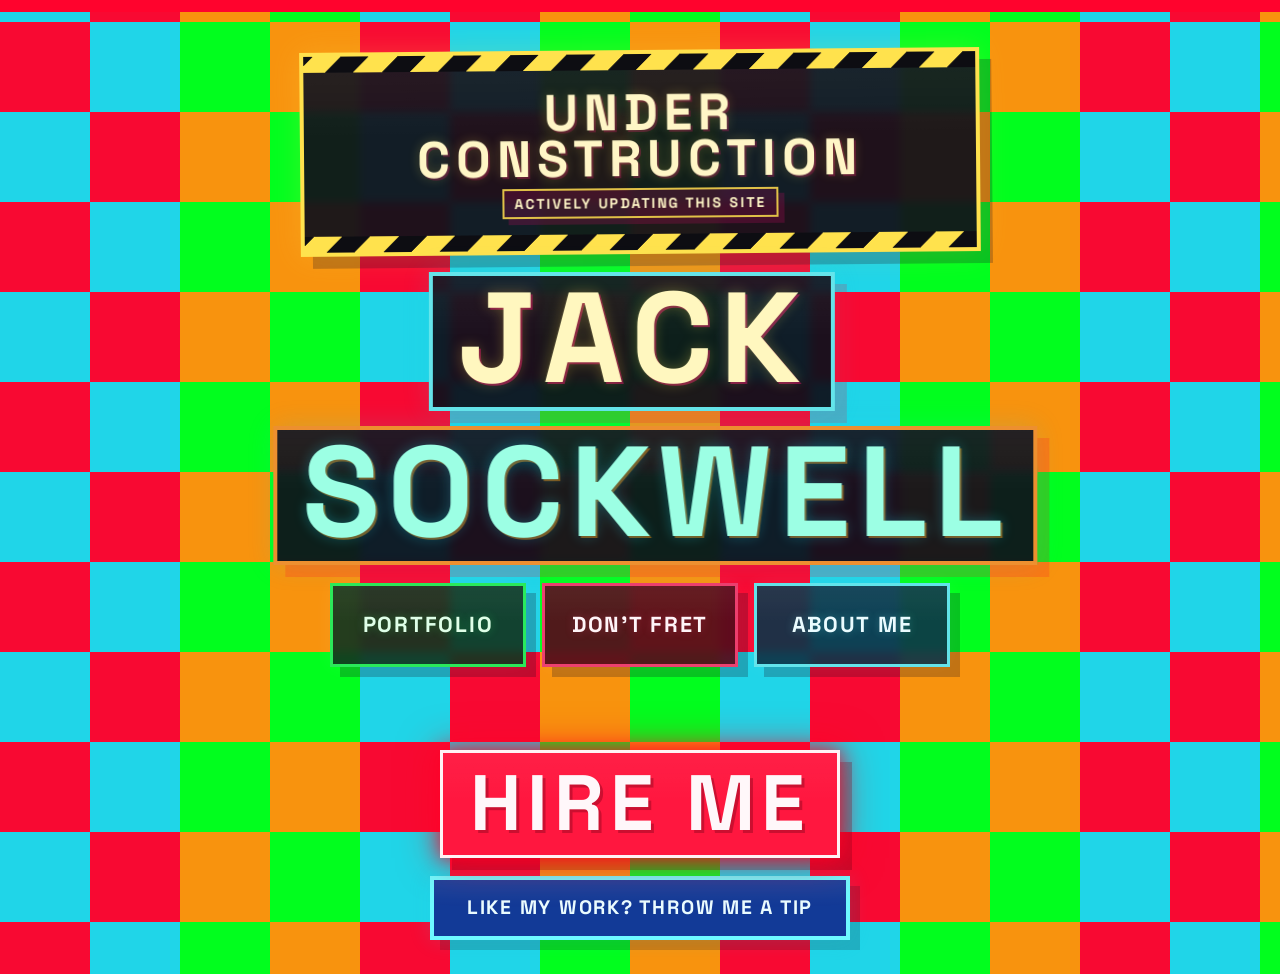
==== index.html @ 845b8149 "big update Signed-off-by: Jack Sockwell <jacksockwell@jacksockwell.net>" ====
<!DOCTYPE html>
<html lang="en">
<head>
  <meta charset="UTF-8" />
  <meta name="viewport" content="width=device-width, initial-scale=1.0" />
  <title>Jack Sockwell</title>
  <meta name="description" content="Jack Sockwell portfolio and projects." />
  <link rel="stylesheet" href="styles.css?v=20260407aa" />
</head>
<body class="page-home">
  <main class="site-shell" id="siteShell">
    <div class="bg-block bg-block-pink" data-depth="16"></div>
    <div class="bg-block bg-block-green" data-depth="11"></div>
    <div class="bg-block bg-block-yellow" data-depth="13"></div>
    <div class="bg-line bg-line-top" data-depth="18"></div>
    <div class="bg-line bg-line-right" data-depth="20"></div>

    <section class="hero-home">
      <div class="hero-stack">
        <div class="construction-banner" role="note" aria-label="Under construction, actively updating this site">
          <span class="construction-copy">
            <span class="construction-title">UNDER CONSTRUCTION</span>
            <span class="construction-note">actively updating this site</span>
          </span>
        </div>

        <h1 class="hero-name">
          <span class="hero-name-line hero-name-line-top">Jack</span>
          <span class="hero-name-line hero-name-line-bottom">Sockwell</span>
        </h1>

        <nav class="hero-actions" aria-label="Primary">
          <a class="action-block block-portfolio" href="portfolio.html"><span class="action-label">Portfolio</span></a>
          <a class="action-block block-fret" href="dont-fret.html"><span class="action-label">Don't Fret</span></a>
          <a class="action-block block-about" href="about.html"><span class="action-label">About Me</span></a>
        </nav>
      </div>
    </section>

    <div class="home-bottom-cta">
      <a class="hire-me-link" href="about.html#contact-panel"><span class="hire-me-label">HIRE ME</span></a>
      <div class="support-cta">
        <a class="support-link support-link-home" href="https://paypal.me/jacksockwell" target="_blank" rel="noreferrer">Like my work? Throw me a tip</a>
      </div>
    </div>
  </main>

  <script src="script.js?v=20260407x"></script>
</body>
</html>
---- styles.css ----
@import url("https://fonts.googleapis.com/css2?family=Space+Grotesk:wght@400;500;700&display=swap");

:root {
  --bg: #52ff00;
  --ink: #241b2a;
  --pink: #ff0f7b;
  --green: #39ff14;
  --yellow: #ffb300;
  --orange: #ff6a00;
  --cyan: #1fdcff;
  --paper: #52ff00;
  --border: 3px solid var(--ink);
  --shadow: 10px 10px 0 rgba(36, 27, 42, 0.95);
  --shadow-soft: 18px 18px 0 rgba(36, 27, 42, 0.22);
  --font-ui: "Space Grotesk", sans-serif;
  --pixel-grid-size: 88px;
  --home-cyan: #20d5e9;
  --home-red: #ff032d;
  --home-orange: #ff9108;
  --home-green: #00ff18;
  --about-aqua: #12efd4;
  --about-green: #31ff00;
  --about-lime: #dcff00;
  --story-purple: #9400ff;
  --story-red: #ff0b11;
  --story-pink: #ff00a8;
  --story-orange: #ff6a00;
  --contact-blue: #1557ff;
  --contact-cyan: #20d5e9;
  --contact-violet: #735cff;
}

* {
  box-sizing: border-box;
}

html,
body {
  margin: 0;
  min-height: 100%;
}

html {
  scroll-behavior: smooth;
}

body {
  font-family: var(--font-ui);
  background: var(--paper);
  color: var(--ink);
  overflow-x: hidden;
}

.trolled-letter {
  color: inherit !important;
  text-shadow: inherit !important;
}

.scrapbook-row {
  display: flex;
  flex-wrap: wrap;
  align-items: flex-end;
  gap: 12px;
}

.scrapbook-row-center {
  justify-content: center;
}

.scrapbook-row-tight {
  gap: 8px;
}

.scrapbook-piece {
  --scrap-bg: #fff6ea;
  --scrap-color: var(--ink);
  --scrap-accent: var(--orange);
  --scrap-tape: rgba(255, 255, 255, 0.5);
  position: relative;
  display: inline-block;
  padding: 0.05em 0.16em 0.12em;
  border: 3px solid var(--ink);
  background: var(--scrap-bg);
  color: var(--scrap-color);
  font-family: var(--font-ui);
  font-weight: 900;
  line-height: 0.92;
  white-space: nowrap;
  text-transform: uppercase;
  box-shadow: 8px 8px 0 rgba(36, 27, 42, 0.22);
}

.scrapbook-piece::before {
  content: none;
}

.scrapbook-piece::after {
  content: "";
  position: absolute;
  inset: auto -16px -14px 30%;
  height: 16px;
  z-index: -1;
  background: var(--scrap-accent);
  transform: skew(-18deg);
}

.scrapbook-piece-paper {
  --scrap-bg: #fff6ea;
  --scrap-color: var(--ink);
  --scrap-accent: var(--yellow);
}

.scrapbook-piece-pink {
  --scrap-bg: var(--pink);
  --scrap-color: #fff8ff;
  --scrap-accent: var(--yellow);
}

.scrapbook-piece-yellow {
  --scrap-bg: var(--yellow);
  --scrap-color: var(--ink);
  --scrap-accent: var(--orange);
}

.scrapbook-piece-cyan {
  --scrap-bg: var(--cyan);
  --scrap-color: var(--ink);
  --scrap-accent: var(--pink);
}

.scrapbook-piece-green {
  --scrap-bg: var(--green);
  --scrap-color: var(--ink);
  --scrap-accent: var(--yellow);
}

.scrapbook-piece-ink {
  --scrap-bg: var(--ink);
  --scrap-color: var(--green);
  --scrap-accent: rgba(255, 221, 120, 0.95);
  --scrap-tape: rgba(255, 221, 120, 0.42);
}

.scrapbook-piece-red {
  --scrap-bg: #ff1a1a;
  --scrap-color: #120000;
  --scrap-accent: #ff7b7b;
  --scrap-tape: rgba(255, 220, 220, 0.42);
}

.scrapbook-piece-title {
  font-size: clamp(2.7rem, 7vw, 5.8rem);
  letter-spacing: 0.04em;
}

.scrapbook-piece-section {
  font-size: clamp(1.95rem, 4.5vw, 3.8rem);
  letter-spacing: 0.03em;
}

.scrapbook-piece-nav {
  font-size: clamp(0.96rem, 1.9vw, 1.08rem);
  letter-spacing: 0.09em;
}

.scrapbook-piece-chip {
  font-size: 0.82rem;
  letter-spacing: 0.12em;
}

.scrapbook-piece-mini {
  font-size: 0.8rem;
  letter-spacing: 0.12em;
}

.scrapbook-piece-cta {
  font-size: clamp(2rem, 5.2vw, 4.2rem);
  letter-spacing: 0.08em;
}

.scrapbook-piece-tilt-left {
  transform: rotate(-1.7deg);
}

.scrapbook-piece-tilt-right {
  transform: rotate(1.35deg);
}

.scrapbook-piece-tilt-up {
  transform: translateY(-5px) rotate(-0.9deg);
}

.action-block .scrapbook-piece,
.back-link .scrapbook-piece {
  box-shadow: 5px 5px 0 rgba(36, 27, 42, 0.22);
}

.action-block .scrapbook-piece::after,
.back-link .scrapbook-piece::after,
.hire-me-link .scrapbook-piece::after {
  content: none;
}

.hire-me-link .scrapbook-piece {
  border-color: #420008;
  color: #fff4f6;
  box-shadow:
    0 0 12px rgba(255, 0, 34, 0.75),
    0 0 26px rgba(255, 0, 34, 0.55),
    8px 8px 0 rgba(66, 0, 8, 0.3);
  text-shadow: none;
}

.hire-me-link .scrapbook-piece:first-child {
  background: #ff324f;
}

.hire-me-link .scrapbook-piece:last-child {
  background: #ff001e;
}

.about-heading-title,
.about-section-title,
.social-title,
.contact-title {
  margin: 0;
}

.social-kicker,
.contact-kicker,
.about-heading-tag {
  margin: 0;
}

a,
button {
  font: inherit;
  color: inherit;
}

button {
  background: none;
  border: 0;
  cursor: pointer;
}

.site-shell {
  min-height: 100vh;
  position: relative;
  overflow: hidden;
  padding: 28px;
  border-top: 6px solid #1ec700;
  background:
    linear-gradient(90deg, transparent 0 8%, rgba(255, 43, 99, 0.18) 8% 22%, transparent 22% 100%),
    linear-gradient(180deg, transparent 0 14%, rgba(45, 255, 0, 0.16) 14% 28%, transparent 28% 100%),
    linear-gradient(90deg, transparent 0 70%, rgba(255, 106, 0, 0.24) 70% 86%, transparent 86% 100%),
    linear-gradient(180deg, transparent 0 64%, rgba(255, 43, 99, 0.12) 64% 78%, transparent 78% 100%),
    linear-gradient(135deg, #39ff14, #ff7a00 52%, #ffb300);
}

.bg-mosaic {
  position: absolute;
  inset: 0;
  overflow: hidden;
  pointer-events: none;
  z-index: 0;
}

.bg-tile {
  position: absolute;
  pointer-events: none;
  will-change: transform;
}

.page-home .site-shell {
  display: flex;
  flex-direction: column;
  align-items: center;
  padding-block: 44px 34px;
  background: var(--home-red);
}

.page-home .site-shell::before {
  background:
    linear-gradient(rgba(255, 255, 255, 0.18) 1px, transparent 1px),
    linear-gradient(90deg, rgba(255, 255, 255, 0.18) 1px, transparent 1px);
  background-size: var(--pixel-grid-size) var(--pixel-grid-size);
  opacity: 0.36;
}

.page-home .site-shell::after {
  background: none;
  opacity: 0;
}

.page-home .bg-block,
.page-home .bg-line-right,
.page-about .bg-block,
.page-about .bg-line-right {
  display: none;
}

.site-shell::before,
.site-shell::after {
  content: "";
  position: absolute;
  inset: 0;
  pointer-events: none;
}

.site-shell::before {
  background:
    linear-gradient(rgba(36, 27, 42, 0.05) 1px, transparent 1px),
    linear-gradient(90deg, rgba(36, 27, 42, 0.05) 1px, transparent 1px);
  background-size: 92px 92px;
  opacity: 0.28;
}

.site-shell::after {
  background:
    linear-gradient(135deg, transparent 0 48%, rgba(255, 106, 0, 0.24) 48% 60%, transparent 60% 100%),
    linear-gradient(135deg, transparent 0 26%, rgba(45, 255, 0, 0.12) 26% 40%, transparent 40% 100%);
  opacity: 0.55;
}

.bg-block,
.bg-line {
  position: absolute;
  pointer-events: none;
  will-change: transform;
}

.bg-block {
  border: 2px solid rgba(36, 27, 42, 0.4);
  background: rgba(255, 106, 0, 0.26);
}

.bg-block-pink {
  width: clamp(150px, 25vw, 320px);
  height: clamp(150px, 25vw, 320px);
  left: 10%;
  bottom: -2%;
  top: auto;
  transform: none;
  background:
    linear-gradient(180deg, rgba(255, 255, 255, 0.03), rgba(0, 0, 0, 0.03)),
    #ff0037;
}

.bg-block-green {
  width: clamp(180px, 28vw, 360px);
  height: clamp(180px, 28vw, 360px);
  top: 10%;
  left: 0;
  right: auto;
  transform: none;
  background:
    linear-gradient(180deg, rgba(255, 255, 255, 0.025), rgba(0, 0, 0, 0.025)),
    #00ff2a;
}

.bg-block-yellow {
  width: clamp(150px, 22vw, 280px);
  height: clamp(150px, 22vw, 280px);
  top: 0;
  right: 10%;
  bottom: auto;
  transform: none;
  background:
    linear-gradient(180deg, rgba(255, 255, 255, 0.025), rgba(0, 0, 0, 0.025)),
    #fbff00;
}

.bg-line-top {
  inset: 0 auto auto 0;
  width: 100%;
  height: 6px;
  background: #1ec700;
}

.bg-line-right {
  right: 8%;
  bottom: 12%;
  width: clamp(190px, 26vw, 340px);
  height: clamp(190px, 26vw, 340px);
  border: 0;
  transform: none;
  opacity: 1;
  background:
    linear-gradient(180deg, rgba(255, 255, 255, 0.025), rgba(0, 0, 0, 0.025)),
    #ffac12;
}

.hero-home {
  position: relative;
  z-index: 1;
  width: min(780px, 100%);
  margin-top: auto;
}

.hero-stack {
  display: grid;
  justify-items: center;
  gap: 18px;
  text-align: center;
}

.construction-banner {
  position: relative;
  display: inline-flex;
  align-items: center;
  justify-content: center;
  width: min(100%, 680px);
  padding: 22px 26px;
  border: 4px solid #ffe24d;
  background:
    linear-gradient(180deg, rgba(255, 255, 255, 0.04), transparent 42%),
    rgba(18, 18, 26, 0.94);
  box-shadow:
    12px 12px 0 rgba(24, 16, 34, 0.24),
    0 0 28px rgba(255, 226, 77, 0.2);
  transform: rotate(-0.5deg);
  overflow: hidden;
  isolation: isolate;
  backdrop-filter: blur(4px);
}

.construction-banner::before,
.construction-banner::after {
  content: "";
  position: absolute;
  left: 0;
  right: 0;
  height: 16px;
  background:
    repeating-linear-gradient(
      -45deg,
      #0d0d12 0 12px,
      #0d0d12 12px 20px,
      #ffe24d 20px 32px,
      #ffe24d 32px 40px
    );
  pointer-events: none;
}

.construction-banner::before {
  top: 0;
}

.construction-banner::after {
  bottom: 0;
}

.construction-copy {
  position: relative;
  z-index: 1;
  display: grid;
  justify-items: center;
  gap: 6px;
  width: 100%;
  text-align: center;
  padding-block: 14px 10px;
}

.construction-title {
  color: #fff6c6;
  font-size: clamp(1.8rem, 4vw, 3.2rem);
  font-weight: 900;
  line-height: 0.9;
  letter-spacing: 0.12em;
  text-transform: uppercase;
  text-shadow:
    0 0 12px rgba(255, 226, 77, 0.24),
    2px 2px 0 rgba(255, 8, 119, 0.24);
}

.construction-note {
  display: block;
  padding: 6px 10px;
  border: 2px solid rgba(255, 226, 77, 0.84);
  background: rgba(255, 8, 119, 0.16);
  color: #fff6c6;
  font-size: 0.88rem;
  font-weight: 900;
  line-height: 1;
  letter-spacing: 0.14em;
  text-transform: uppercase;
  box-shadow: 6px 6px 0 rgba(255, 8, 119, 0.18);
}

.home-bottom-cta {
  position: relative;
  z-index: 1;
  width: min(780px, 100%);
  display: flex;
  flex-direction: column;
  align-items: center;
  gap: 18px;
  justify-content: center;
  margin: clamp(2.6rem, 10vh, 5.2rem) 0 auto;
}

.hire-me-link {
  position: relative;
  display: inline-flex;
  justify-content: center;
  align-items: center;
  padding: 0;
  text-decoration: none;
  overflow: visible;
  transition: transform 0.14s ease;
}

.hire-me-link:hover,
.hire-me-link:focus-visible {
  transform: translate(-4px, -4px);
  outline: none;
}

.hire-me-label {
  position: relative;
  z-index: 2;
  display: inline-block;
  padding: 0.18em 0.34em 0.2em;
  border: 3px solid #fff2f5;
  background:
    linear-gradient(180deg, rgba(255, 255, 255, 0.04), transparent 46%),
    #ff173f;
  color: #fff7fa;
  font-family: var(--font-ui);
  font-size: clamp(2.6rem, 7vw, 4.9rem);
  font-weight: 900;
  line-height: 0.92;
  letter-spacing: 0.08em;
  text-transform: uppercase;
  text-shadow: 3px 3px 0 rgba(104, 0, 20, 0.34);
  box-shadow:
    0 0 18px rgba(255, 0, 38, 0.82),
    0 0 40px rgba(255, 0, 38, 0.62),
    12px 12px 0 rgba(88, 0, 18, 0.28);
  transition: box-shadow 0.14s ease, background 0.14s ease;
}

.hire-me-link:hover .hire-me-label,
.hire-me-link:focus-visible .hire-me-label {
  background:
    linear-gradient(180deg, rgba(255, 255, 255, 0.05), transparent 46%),
    #ff2149;
  box-shadow:
    0 0 24px rgba(255, 0, 38, 0.95),
    0 0 48px rgba(255, 0, 38, 0.78),
    14px 14px 0 rgba(88, 0, 18, 0.3);
}

.support-cta {
  display: grid;
  justify-items: center;
  width: min(100%, 420px);
  text-align: center;
}

.support-link {
  position: relative;
  display: inline-flex;
  justify-content: center;
  align-items: center;
  min-height: 54px;
  padding: 12px 20px;
  border: 4px solid #6efaff;
  background:
    linear-gradient(180deg, rgba(255, 255, 255, 0.05), transparent 46%),
    #123a97;
  color: #eafcff;
  text-decoration: none;
  text-transform: uppercase;
  font-size: clamp(1rem, 2vw, 1.25rem);
  font-weight: 900;
  letter-spacing: 0.09em;
  overflow: visible;
  box-shadow:
    10px 10px 0 rgba(36, 27, 42, 0.2),
    0 0 20px rgba(32, 213, 233, 0.16);
  transition: transform 0.14s ease, box-shadow 0.14s ease, background 0.14s ease;
}

.support-link:hover,
.support-link:focus-visible {
  transform: translate(-4px, -4px);
  background:
    linear-gradient(180deg, rgba(255, 255, 255, 0.06), transparent 46%),
    #1a4cc5;
  box-shadow:
    14px 14px 0 rgba(36, 27, 42, 0.18),
    0 0 24px rgba(32, 213, 233, 0.22);
  outline: none;
}

.support-link-home {
  width: 100%;
  min-height: 64px;
  padding-inline: 18px;
  font-size: clamp(1rem, 2.1vw, 1.22rem);
}

.money-drop {
  position: absolute;
  left: 0;
  top: 0;
  z-index: 4;
  pointer-events: none;
  color: #42ff71;
  font-family: var(--font-ui);
  font-size: clamp(1.1rem, 2vw, 1.6rem);
  font-weight: 900;
  line-height: 1;
  text-shadow:
    2px 2px 0 rgba(12, 20, 10, 0.7),
    0 0 8px rgba(66, 255, 113, 0.65),
    0 0 16px rgba(66, 255, 113, 0.45);
  opacity: 0;
  transform: translate3d(0, 0, 0) rotate(0deg) scale(1);
  animation: money-drop-fall var(--money-duration, 1s) ease-in forwards;
}

.heart-drop {
  position: absolute;
  left: 0;
  top: 0;
  z-index: 4;
  pointer-events: none;
  color: #ff4f9a;
  font-family: var(--font-ui);
  font-size: clamp(1rem, 1.8vw, 1.45rem);
  font-weight: 900;
  line-height: 1;
  text-shadow:
    2px 2px 0 rgba(72, 10, 40, 0.66),
    0 0 8px rgba(255, 79, 154, 0.72),
    0 0 16px rgba(255, 79, 154, 0.48);
  opacity: 0;
  transform: translate3d(0, 0, 0) rotate(0deg) scale(1);
  animation: money-drop-fall var(--money-duration, 1s) ease-in forwards;
}

@keyframes money-drop-fall {
  0% {
    opacity: 0;
    transform:
      translate3d(calc(var(--money-x, 0px)), -10px, 0)
      rotate(0deg)
      scale(var(--money-scale, 1));
  }

  12% {
    opacity: 1;
  }

  100% {
    opacity: 0;
    transform:
      translate3d(
        calc(var(--money-x, 0px) + var(--money-drift, 0px)),
        var(--money-fall, 150px),
        0
      )
      rotate(var(--money-rotate, 140deg))
      scale(calc(var(--money-scale, 1) * 0.92));
  }
}

.mini-tag {
  align-self: start;
  padding: 8px 14px;
  border: var(--border);
  background: var(--green);
  font-size: 0.72rem;
  font-weight: 900;
  letter-spacing: 0.18em;
  text-transform: uppercase;
  box-shadow: 6px 6px 0 rgba(36, 27, 42, 0.15);
}

.hero-name,
.page-panel h2,
.portfolio-heading h1 {
  margin: 0;
  font-family: var(--font-ui);
  line-height: 0.84;
  letter-spacing: 0.04em;
  text-transform: uppercase;
}

.hero-name {
  display: grid;
  gap: clamp(0.55rem, 1.2vw, 1rem);
  justify-items: center;
  font-size: clamp(4rem, 10vw, 8.1rem);
}

.hero-name-line {
  position: relative;
  display: inline-flex;
  flex-wrap: nowrap;
  align-items: baseline;
  gap: 0.015em;
  padding: 0.06em 0.2em 0.12em;
  border: 4px solid rgba(110, 250, 255, 0.9);
  background:
    linear-gradient(180deg, rgba(255, 255, 255, 0.04), transparent 48%),
    rgba(14, 18, 28, 0.94);
  color: #fff7bf;
  text-shadow:
    0 0 14px rgba(255, 228, 84, 0.28),
    2px 2px 0 rgba(255, 8, 119, 0.44);
  box-shadow:
    12px 12px 0 rgba(255, 3, 45, 0.18),
    0 0 26px rgba(32, 213, 233, 0.16);
  isolation: isolate;
  backdrop-filter: blur(5px);
}

.hero-name-line::before {
  content: none;
}

.hero-name-line::after {
  content: none;
}

.hero-name-line-top {
  transform: translateX(-2%);
}

.hero-name-line-bottom {
  transform: translateX(2%);
  border-color: rgba(255, 153, 49, 0.92);
  color: #9cffe4;
  text-shadow:
    0 0 14px rgba(32, 213, 233, 0.32),
    2px 2px 0 rgba(255, 145, 8, 0.46);
}

.hero-letter {
  display: inline-block;
  animation: hero-letter-jitter var(--jitter-duration, 3.4s) ease-in-out infinite alternate;
  animation-delay: var(--jitter-delay, 0s);
  transform-origin: center 72%;
  will-change: transform;
}

@keyframes hero-letter-jitter {
  0% {
    transform: translate(0, 0) rotate(0deg);
  }

  25% {
    transform: translate(calc(var(--jitter-x, 1px) * -0.45), calc(var(--jitter-y, 1px) * 0.35))
      rotate(calc(var(--jitter-rotate, 1deg) * -0.3));
  }

  50% {
    transform: translate(var(--jitter-x, 1px), calc(var(--jitter-y, 1px) * -1))
      rotate(var(--jitter-rotate, 1deg));
  }

  75% {
    transform: translate(calc(var(--jitter-x, 1px) * -0.7), calc(var(--jitter-y, 1px) * 0.6))
      rotate(calc(var(--jitter-rotate, 1deg) * -0.55));
  }

  100% {
    transform: translate(calc(var(--jitter-x, 1px) * 0.35), calc(var(--jitter-y, 1px) * 0.45))
      rotate(calc(var(--jitter-rotate, 1deg) * 0.2));
  }
}

@media (max-width: 640px) {
  .hero-name-line {
    padding: 0.05em 0.16em 0.1em;
    border-width: 3px;
    box-shadow: 8px 8px 0 rgba(36, 27, 42, 0.2);
  }
}

.hero-actions {
  display: grid;
  grid-template-columns: repeat(3, minmax(0, 1fr));
  gap: 16px;
  width: 100%;
  max-width: 620px;
}

.action-block {
  min-height: 84px;
  position: relative;
  display: grid;
  place-items: center;
  padding: 12px 16px;
  border: 3px solid rgba(255, 255, 255, 0.12);
  text-decoration: none;
  box-shadow:
    10px 10px 0 rgba(24, 16, 34, 0.24),
    0 0 20px rgba(255, 255, 255, 0.06);
  transition: transform 0.14s ease, box-shadow 0.14s ease, border-color 0.14s ease;
  overflow: hidden;
  backdrop-filter: blur(5px);
}

.back-link .scrapbook-row {
  justify-content: center;
}

.action-label {
  position: relative;
  z-index: 1;
  display: block;
  font-size: clamp(1.05rem, 2vw, 1.36rem);
  font-weight: 900;
  line-height: 1;
  letter-spacing: 0.08em;
  text-transform: uppercase;
  text-align: center;
  white-space: nowrap;
}

.action-block:hover,
.action-block:focus-visible,
.panel-close:hover,
.panel-close:focus-visible,
.back-link:hover,
.back-link:focus-visible {
  transform: translate(-4px, -4px);
  box-shadow: 14px 14px 0 rgba(36, 27, 42, 0.18);
  outline: none;
}

.block-portfolio {
  background:
    linear-gradient(180deg, rgba(255, 255, 255, 0.04), transparent 46%),
    rgba(18, 54, 32, 0.92);
  border-color: rgba(45, 255, 97, 0.88);
}

.block-portfolio .action-label {
  color: #dfffe8;
  text-shadow: 0 0 10px rgba(45, 255, 97, 0.28);
}

.block-fret {
  background:
    linear-gradient(180deg, rgba(255, 255, 255, 0.04), transparent 46%),
    rgba(86, 12, 28, 0.94);
  border-color: rgba(255, 70, 122, 0.88);
}

.block-fret .action-label {
  color: #fff4f8;
  text-shadow: 0 0 10px rgba(255, 70, 122, 0.28);
}

.block-about {
  background:
    linear-gradient(180deg, rgba(255, 255, 255, 0.04), transparent 46%),
    rgba(14, 53, 72, 0.92);
  border-color: rgba(110, 250, 255, 0.88);
}

.block-about .action-label {
  color: #eafcff;
  text-shadow: 0 0 10px rgba(110, 250, 255, 0.28);
}

.panel-close,
.back-link {
  display: inline-grid;
  place-items: center;
  min-height: 52px;
  padding: 12px 16px;
  border: var(--border);
  background: var(--orange);
  text-decoration: none;
  text-transform: uppercase;
  font-size: 0.82rem;
  font-weight: 900;
  letter-spacing: 0.1em;
  box-shadow: 8px 8px 0 rgba(36, 27, 42, 0.14);
}

.about-heading-title {
  display: grid;
  justify-items: start;
  gap: 10px;
}

.about-heading h1 {
  padding-top: 0;
  line-height: 1;
}

.about-heading p {
  margin: 0 0 12px;
}

.panel-fret {
  background:
    linear-gradient(90deg, var(--pink) 0 33%, var(--green) 33% 66%, var(--yellow) 66% 100%);
}

.page-fret .site-shell {
  overflow: hidden;
  display: grid;
  place-items: center;
  background: #c40018;
}

.page-fret {
  background: #c40018;
}

.page-fret .bg-block,
.page-fret .bg-line {
  display: none;
}

.page-fret .site-shell::before {
  content: none;
}

.page-fret .site-shell::after {
  content: none;
}

.page-panel {
  padding: 24px;
  border: 4px solid var(--ink);
  box-shadow: var(--shadow);
}

.standalone-page,
.portfolio-page {
  position: relative;
  z-index: 1;
  max-width: 1280px;
  margin: 0 auto;
}

.page-topbar,
.portfolio-topbar {
  display: flex;
  justify-content: space-between;
  align-items: flex-start;
  gap: 16px;
  margin-bottom: 28px;
}

.fret-layout {
  display: grid;
  grid-template-columns: 0.9fr 1.1fr;
  gap: 18px;
  align-items: stretch;
}

.fret-copy {
  min-height: 380px;
  padding: 24px;
  border: 4px solid var(--ink);
  background:
    linear-gradient(180deg, #111 0 32%, #ff173f 32% 66%, #111 66% 100%);
  color: var(--yellow);
  display: flex;
  flex-direction: column;
  justify-content: space-between;
  box-shadow: var(--shadow);
}

.square-banner {
  display: grid;
  grid-template-columns: repeat(2, 76px);
  gap: 10px;
}

.square-banner span {
  aspect-ratio: 1;
  border: 3px solid var(--orange);
}

.square-banner span:nth-child(1),
.square-banner span:nth-child(4) {
  background: #040404;
}

.square-banner span:nth-child(2),
.square-banner span:nth-child(3) {
  background: #ff173f;
}

.fret-copy h2 {
  font-size: clamp(3rem, 7vw, 5.2rem);
  color: var(--yellow);
  text-shadow: 4px 4px 0 #000;
}

.fret-copy p {
  margin: 0;
  max-width: 16ch;
  font-size: 1.15rem;
  line-height: 1.1;
  font-weight: 700;
}

.steam-shell {
  min-height: 380px;
  padding: 18px;
  border: 4px solid var(--ink);
  background: linear-gradient(135deg, #39ff14, #ffb300 55%, #ff6a00);
  box-shadow: var(--shadow);
  display: grid;
  align-items: start;
}

.page-fret .panel-fret {
  background: transparent;
}

.page-fret .steam-shell {
  background: #8e0012;
  border-color: #1a0004;
  box-shadow: 14px 14px 0 rgba(26, 0, 4, 0.3);
}

.fret-steam-only {
  width: min(720px, 100%);
}

.steam-shell-solo {
  min-height: auto;
}

.steam-widget {
  min-height: 190px;
  background: #111;
}

.panel-about {
  background:
    linear-gradient(135deg, var(--pink) 0 45%, var(--yellow) 45% 72%, var(--green) 72% 100%);
}

.page-about .site-shell {
  overflow: hidden;
  background: var(--about-green);
}

.page-about .site-shell::before {
  background:
    linear-gradient(rgba(255, 255, 255, 0.18) 1px, transparent 1px),
    linear-gradient(90deg, rgba(255, 255, 255, 0.18) 1px, transparent 1px);
  background-size: var(--pixel-grid-size) var(--pixel-grid-size);
  opacity: 0.34;
}

.page-about .site-shell::after {
  background: none;
  opacity: 0;
}

.about-topbar {
  margin-bottom: 18px;
}

.about-heading h1 {
  font-size: clamp(4rem, 10vw, 8rem);
  line-height: 0.96;
  padding-top: 0.08em;
}

.about-remix {
  position: relative;
  min-height: 680px;
  padding: 18px 0 24px;
}

.about-floating {
  position: absolute;
  border: 0;
  opacity: 0.95;
  pointer-events: none;
  will-change: transform;
}

.about-floating-pink {
  top: 70px;
  left: 44%;
  width: 180px;
  height: 180px;
  background: var(--about-aqua);
}

.about-floating-green {
  right: 8%;
  top: 120px;
  width: 120px;
  height: 120px;
  background: var(--about-green);
}

.about-floating-yellow {
  left: 54%;
  bottom: 72px;
  width: 150px;
  height: 150px;
  background: var(--about-lime);
}

.about-main-card {
  position: relative;
  z-index: 1;
  display: grid;
  grid-template-columns: 0.9fr 1.1fr;
  gap: 24px;
  align-items: start;
  margin-bottom: 34px;
}

.about-icon-panel,
.about-info-panel {
  position: relative;
  border: 4px solid var(--ink);
  background: var(--about-green);
  box-shadow: var(--shadow);
}

.about-icon-panel {
  min-height: 540px;
  display: grid;
  place-items: center;
  overflow: hidden;
  background: var(--about-aqua);
  isolation: isolate;
  border: 0;
  box-shadow: none;
}

.about-icon-panel::before,
.about-icon-panel::after,
.about-info-panel::before {
  content: "";
  position: absolute;
  pointer-events: none;
}

.about-icon-panel::before {
  inset: 28px auto auto 28px;
  width: 140px;
  height: 140px;
  background: #1e88e5;
  opacity: 0.92;
  z-index: 0;
  animation: icon-block-shift-a 5.6s ease-in-out infinite alternate;
}

.about-icon-panel::after {
  right: 26px;
  bottom: 30px;
  width: 170px;
  height: 120px;
  background: #735cff;
  opacity: 0.92;
  z-index: 0;
  animation: icon-block-shift-b 6.4s ease-in-out infinite alternate;
}

.icon-frame {
  position: relative;
  z-index: 1;
  width: min(88%, 390px);
  aspect-ratio: 1;
  display: grid;
  place-items: center;
  padding: 0;
  background: transparent;
  border: 0;
  box-shadow: none;
  overflow: visible;
}

@keyframes icon-block-shift-a {
  0% {
    transform: translate(0, 0) rotate(0deg);
  }

  50% {
    transform: translate(18px, -16px) rotate(3.2deg);
  }

  100% {
    transform: translate(-14px, 14px) rotate(-2.6deg);
  }
}

@keyframes icon-block-shift-b {
  0% {
    transform: translate(0, 0) rotate(0deg);
  }

  50% {
    transform: translate(-18px, 12px) rotate(-2.8deg);
  }

  100% {
    transform: translate(14px, -14px) rotate(2.2deg);
  }
}

.about-icon-stack {
  position: relative;
  width: 100%;
  height: 100%;
}

.about-icon-layer {
  position: absolute;
  inset: 0;
  display: block;
  width: 100%;
  height: 100%;
  object-fit: contain;
  pointer-events: none;
  will-change: transform;
}

.about-icon-layer-bg {
  animation: icon-layer-bg-float 5.8s ease-in-out infinite alternate;
}

.about-icon-layer-plate {
  animation: icon-layer-plate-float 6.2s ease-in-out infinite alternate;
}

.about-icon-layer-j {
  animation: icon-layer-j-float 4.9s ease-in-out infinite alternate;
}

.about-icon-layer-s {
  animation: icon-layer-s-float 5.2s ease-in-out infinite alternate;
}

@keyframes icon-layer-bg-float {
  0% {
    transform: translate3d(0, 0, 0);
  }

  100% {
    transform: translate3d(-11px, 12px, 0);
  }
}

@keyframes icon-layer-plate-float {
  0% {
    transform: translate3d(0, 0, 0);
  }

  100% {
    transform: translate3d(16px, -12px, 0);
  }
}

@keyframes icon-layer-j-float {
  0% {
    transform: translate3d(0, 0, 0);
  }

  100% {
    transform: translate3d(-8px, 5px, 0);
  }
}

@keyframes icon-layer-s-float {
  0% {
    transform: translate3d(0, 0, 0);
  }

  100% {
    transform: translate3d(10px, -6px, 0);
  }
}

.about-info-panel {
  overflow: hidden;
  padding: 28px;
}

.about-info-panel::before {
  top: 22px;
  right: 22px;
  width: 120px;
  height: 120px;
  background: var(--about-lime);
  opacity: 0.18;
}

.about-info-panel::after {
  content: none;
}

.bio-chip {
  display: inline-block;
  margin-bottom: 12px;
  padding: 10px 14px;
  border: 3px solid var(--ink);
  font-size: 0.84rem;
  font-weight: 900;
  letter-spacing: 0.12em;
  text-transform: uppercase;
  box-shadow: 8px 8px 0 rgba(36, 27, 42, 0.22);
}

.eyebrow-row {
  display: flex;
  flex-wrap: wrap;
  gap: 10px;
  margin-bottom: 12px;
}

.bio-chip-combo {
  display: inline-flex;
  align-items: center;
  gap: 12px;
  padding: 8px 10px 8px 14px;
  border: 3px solid #fff8ff;
  background: rgba(20, 15, 32, 0.94);
  color: var(--about-lime);
  transform: rotate(-0.25deg);
  box-shadow: 6px 6px 0 rgba(36, 27, 42, 0.18);
}

.bio-chip-combo::before {
  content: none;
}

.bio-chip-primary {
  position: relative;
  z-index: 1;
}

.bio-chip-secondary {
  position: relative;
  z-index: 1;
  display: inline-block;
  padding: 6px 10px 7px;
  border: 2px solid #fff8ff;
  background: var(--about-aqua);
  color: #11131b;
  box-shadow: 4px 4px 0 rgba(36, 27, 42, 0.24);
  transform: none;
}

.chip-pink {
  background: var(--pink);
  color: var(--yellow);
}

.chip-yellow {
  background: var(--yellow);
}

.chip-green {
  background: var(--green);
}

.chip-ink {
  background: var(--ink);
  color: var(--green);
}

.about-info-panel h2 {
  margin: 4px 0 20px;
  max-width: 12ch;
  font-size: clamp(2.8rem, 6vw, 4.9rem);
  line-height: 0.92;
}

.about-hero-title {
  margin: 0 0 18px;
  max-width: none;
  display: grid;
  justify-items: start;
  gap: 14px;
  font-size: clamp(3rem, 7vw, 5.3rem);
  line-height: 0.9;
}

.about-hero-row {
  display: flex;
  flex-wrap: wrap;
  align-items: flex-end;
  gap: 12px;
}

.about-hero-row-top {
  transform: none;
}

.about-hero-row-middle {
  transform: translateX(8px);
}

.about-hero-row-bottom {
  transform: translateX(18px);
}

.about-hero-word {
  position: relative;
  display: inline-block;
  padding: 0.08em 0.18em 0.14em;
  border: 4px solid #fff8ff;
  background: rgba(20, 15, 32, 0.94);
  line-height: 0.92;
  box-shadow:
    8px 8px 0 rgba(18, 239, 212, 0.18),
    0 0 14px rgba(49, 255, 0, 0.1);
}

.about-hero-word::before {
  content: none;
}

.about-hero-word::after {
  content: none;
}

.about-hero-word-big {
  font-size: 1.02em;
  padding-inline: 0.2em;
}

.about-hero-word-small {
  font-size: 0.5em;
  letter-spacing: 0.08em;
  padding-bottom: 0.15em;
  transform: translateY(-1px);
}

.about-hero-word-pink {
  color: var(--about-lime);
  text-shadow:
    0 0 8px rgba(220, 255, 0, 0.42),
    2px 2px 0 rgba(49, 255, 0, 0.88);
  transform: rotate(-0.45deg);
}

.about-hero-word-paper {
  color: var(--about-aqua);
  text-shadow:
    0 0 8px rgba(18, 239, 212, 0.42),
    2px 2px 0 rgba(49, 255, 0, 0.88);
  transform: rotate(0.25deg);
}

.about-hero-word-cyan {
  color: var(--about-aqua);
  text-shadow:
    0 0 8px rgba(18, 239, 212, 0.42),
    2px 2px 0 rgba(220, 255, 0, 0.85);
}

.about-hero-word-yellow {
  color: var(--about-lime);
  text-shadow:
    0 0 8px rgba(220, 255, 0, 0.42),
    2px 2px 0 rgba(18, 239, 212, 0.88);
  transform: rotate(0.35deg);
}

.about-hero-word-ink {
  color: var(--about-green);
  text-shadow:
    0 0 8px rgba(49, 255, 0, 0.42),
    2px 2px 0 rgba(18, 239, 212, 0.88);
  transform: rotate(-0.2deg);
}

.about-hero-word-paper::before {
  content: none;
}

.about-hero-word-ink::before {
  content: none;
}

.page-about .about-heading .scrapbook-piece,
.page-about .about-story-header .scrapbook-piece,
.page-about .social-header .scrapbook-piece,
.page-about .contact-header .scrapbook-piece,
.page-about .back-link .scrapbook-piece {
  box-shadow: 6px 6px 0 rgba(36, 27, 42, 0.16);
}

.page-about .about-heading .scrapbook-piece::before,
.page-about .about-story-header .scrapbook-piece::before,
.page-about .social-header .scrapbook-piece::before,
.page-about .contact-header .scrapbook-piece::before,
.page-about .back-link .scrapbook-piece::before {
  content: none;
}

.page-about .about-heading .scrapbook-piece::after,
.page-about .about-story-header .scrapbook-piece::after,
.page-about .social-header .scrapbook-piece::after,
.page-about .contact-header .scrapbook-piece::after,
.page-about .back-link .scrapbook-piece::after {
  inset: auto -10px -8px 36%;
  height: 10px;
  opacity: 0.78;
}

.page-about .scrapbook-piece-tilt-left {
  transform: rotate(-0.55deg);
}

.page-about .scrapbook-piece-tilt-right {
  transform: rotate(0.55deg);
}

.page-about .scrapbook-piece-tilt-up {
  transform: translateY(-2px) rotate(-0.3deg);
}

.page-about .about-heading-title .scrapbook-piece-title {
  font-size: clamp(2.4rem, 7vw, 5rem);
}

.bio-facts {
  display: flex;
  flex-wrap: wrap;
  gap: 12px;
  margin-bottom: 20px;
}

.about-split {
  display: grid;
  grid-template-columns: minmax(0, 1fr) minmax(240px, 0.9fr);
  gap: 16px;
  align-items: start;
  margin-bottom: 24px;
}

.about-blurb {
  margin: 0;
  padding: 18px 20px;
  border: 3px solid var(--ink);
  background: var(--about-lime);
  color: #17131e;
  font-size: 1.12rem;
  line-height: 1.35;
  font-weight: 700;
  box-shadow: 8px 8px 0 rgba(36, 27, 42, 0.1);
}

.about-tools {
  display: grid;
  gap: 10px;
  align-content: start;
  min-width: 0;
}

.tool-item {
  display: flex;
  align-items: center;
  gap: 12px;
  padding: 12px 14px;
  border: 3px solid var(--ink);
  background: var(--about-aqua);
  color: #17131e;
  font-size: 0.94rem;
  font-weight: 900;
  letter-spacing: 0.04em;
  line-height: 1.15;
  text-transform: uppercase;
  box-shadow: 8px 8px 0 rgba(36, 27, 42, 0.08);
}

.tool-item:nth-child(2) {
  background: var(--about-green);
}

.tool-item:nth-child(3) {
  background: var(--about-lime);
}

.tool-icon {
  flex: 0 0 auto;
  min-width: 54px;
  height: 54px;
  display: grid;
  place-items: center;
  padding: 8px;
  border: 3px solid rgba(20, 15, 32, 0.9);
  border-radius: 14px;
  background: rgba(255, 248, 255, 0.96);
  box-shadow: 4px 4px 0 rgba(36, 27, 42, 0.14);
  overflow: hidden;
}

.tool-icon img {
  display: block;
  width: 28px;
  height: 28px;
}

.about-story-panel {
  position: relative;
  z-index: 1;
  margin-bottom: 34px;
  padding: 18px 18px 16px;
  border: 4px solid var(--ink);
  background: var(--story-orange);
  box-shadow: var(--shadow);
}

.about-story-header {
  display: inline-block;
  margin-bottom: 14px;
  padding: 10px 38px 12px;
  border: 4px solid var(--story-red);
  background: var(--story-purple);
  box-shadow: 8px 8px 0 rgba(36, 27, 42, 0.18);
}

.about-story-header h2 {
  margin: 0;
  color: inherit;
  font-size: inherit;
  line-height: 1;
}

.about-story-copy {
  display: flow-root;
  max-width: none;
  min-height: 520px;
  padding: 26px 28px 34px;
  border: 4px solid var(--ink);
  background: linear-gradient(rgba(255, 255, 255, 0.68), rgba(255, 255, 255, 0.68)), var(--story-pink);
  box-shadow: 10px 10px 0 rgba(36, 27, 42, 0.18);
}

.about-story-photo-card {
  float: left;
  width: min(13vw, 190px);
  min-width: 120px;
  margin: 10px 18px 12px 0;
  padding: 0;
  border: 4px solid var(--story-red);
  background: rgba(255, 255, 255, 0.82);
  box-shadow: none;
}

.about-story-photo {
  display: block;
  width: 100%;
  height: auto;
  object-fit: cover;
}

.about-story-photo-card figcaption {
  padding: 4px 8px 6px;
  color: var(--ink);
  font-size: 0.96rem;
  line-height: 1.1;
}

.about-story-lead {
  margin-top: 0;
}

.about-story-copy p {
  margin: 0 0 16px;
  padding: 0;
  color: #141824;
  font-size: 1.12rem;
  line-height: 1.62;
  font-weight: 500;
}

.about-story-lead {
  color: #101521;
  font-size: 1.18rem;
  line-height: 1.64;
  font-weight: 700;
}

.about-story-copy p:last-child {
  margin-bottom: 0;
}

.social-panel {
  position: relative;
  z-index: 1;
  padding: 28px;
  border: 4px solid var(--ink);
  background: var(--story-purple);
  box-shadow: var(--shadow);
}

.social-header {
  display: grid;
  justify-items: start;
  gap: 10px;
  margin-bottom: 22px;
}

.social-header p {
  margin: 0;
  padding: 0;
  border: 0;
  background: transparent;
  color: inherit;
  font-size: inherit;
  font-weight: inherit;
  letter-spacing: normal;
  text-transform: none;
  box-shadow: none;
}

.social-header h2 {
  margin: 0;
  font-size: inherit;
  line-height: 1;
}

.social-kicker {
  width: fit-content;
}

.social-kicker-chip {
  font-size: clamp(0.84rem, 1.1vw, 0.96rem);
  letter-spacing: 0.14em;
  padding: 0.26em 0.58em 0.3em;
}

.social-title .scrapbook-row {
  align-items: flex-end;
  gap: 10px;
}

.social-grid {
  display: grid;
  grid-template-columns: repeat(auto-fit, minmax(220px, 1fr));
  gap: 16px;
}

.support-panel {
  position: relative;
  z-index: 1;
  margin-top: 34px;
  padding: 28px;
  border: 4px solid var(--ink);
  background: var(--story-red);
  box-shadow: var(--shadow);
}

.support-header {
  display: flex;
  align-items: center;
  flex-wrap: wrap;
  gap: 14px;
  margin-bottom: 22px;
}

.support-header p,
.support-title {
  margin: 0;
}

.support-layout {
  display: grid;
  grid-template-columns: minmax(0, 1fr) auto;
  gap: 20px;
  align-items: center;
}

.support-copy {
  margin: 0;
  padding: 20px 22px;
  border: 3px solid var(--ink);
  background: #fff055;
  color: #180f24;
  font-size: 1.05rem;
  line-height: 1.4;
  font-weight: 700;
  box-shadow: 8px 8px 0 rgba(36, 27, 42, 0.14);
}

.support-link-large {
  min-width: 240px;
  min-height: 72px;
  padding: 16px 24px;
  font-size: clamp(1.1rem, 2vw, 1.45rem);
  background: var(--contact-blue);
  box-shadow: 12px 12px 0 rgba(36, 27, 42, 0.2);
}

.social-card {
  --social-accent: #fff14a;
  min-height: 96px;
  padding: 16px 18px;
  border: 4px solid var(--ink);
  box-shadow: 10px 10px 0 rgba(36, 27, 42, 0.14);
  display: flex;
  align-items: center;
  gap: 14px;
  text-decoration: none;
  transition: transform 0.14s ease, box-shadow 0.14s ease;
  overflow: hidden;
}

.social-card:hover,
.social-card:focus-visible {
  transform: translate(-4px, -4px);
  box-shadow: 14px 14px 0 rgba(36, 27, 42, 0.18);
  outline: none;
  overflow: visible;
  position: relative;
  z-index: 2;
}

.social-icon {
  flex: 0 0 auto;
  width: 52px;
  height: 52px;
  display: grid;
  place-items: center;
  border: 3px solid #fff8ff;
  border-radius: 999px;
  background: rgba(20, 15, 32, 0.94);
  box-shadow:
    0 0 0 3px rgba(255, 255, 255, 0.1),
    4px 4px 0 rgba(36, 27, 42, 0.16);
}

.social-icon img {
  display: block;
  width: 26px;
  height: 26px;
}

.social-copy {
  min-width: 0;
  flex: 1 1 auto;
}

.social-label,
.social-handle {
  display: block;
}

.social-label {
  color: var(--social-accent);
  font-size: 0.78rem;
  font-weight: 900;
  letter-spacing: 0.16em;
  text-transform: uppercase;
  margin-bottom: 6px;
}

.social-handle {
  font-family: var(--font-ui);
  font-size: clamp(1rem, 1.5vw, 1.18rem);
  line-height: 1.15;
  font-weight: 900;
  letter-spacing: 0;
  text-transform: none;
  max-width: 100%;
  white-space: nowrap;
  overflow: hidden;
  text-overflow: ellipsis;
}

.social-card:hover .social-handle,
.social-card:focus-visible .social-handle {
  white-space: normal;
  overflow: visible;
  text-overflow: clip;
  overflow-wrap: anywhere;
  word-break: break-word;
}

.social-card-pink {
  background: var(--story-red);
  color: #fff8ff;
  --social-accent: #fff8ff;
}

.social-card-green {
  background: var(--story-pink);
  color: #fff8ff;
  --social-accent: #fff8ff;
}

.social-card-orange {
  background: var(--story-orange);
  color: #17131e;
  --social-accent: #11131b;
}

.social-card-ink {
  background: var(--story-purple);
  color: #fff8ff;
  --social-accent: #ffc2f1;
}

.social-card-yellow {
  background: var(--yellow);
}

.contact-panel {
  position: relative;
  z-index: 1;
  scroll-margin-top: 28px;
  margin-top: 34px;
  padding: 30px;
  border: 4px solid var(--ink);
  background: var(--contact-blue);
  box-shadow: var(--shadow);
}

.contact-header {
  display: flex;
  align-items: center;
  flex-wrap: wrap;
  gap: 14px;
  margin-bottom: 24px;
}

.contact-header p {
  margin: 0;
  padding: 0;
  border: 0;
  background: transparent;
  color: inherit;
  font-size: inherit;
  font-weight: inherit;
  letter-spacing: normal;
  text-transform: none;
  box-shadow: none;
}

.contact-header h2 {
  margin: 0;
  font-size: inherit;
  line-height: 1;
}

.contact-layout {
  display: grid;
  grid-template-columns: minmax(0, 0.88fr) minmax(0, 1.12fr);
  gap: 22px;
  align-items: start;
}

.contact-copy {
  display: grid;
  gap: 18px;
}

.contact-lead {
  margin: 0;
  padding: 20px 22px;
  border: 3px solid var(--ink);
  background: var(--contact-cyan);
  color: #0d1b42;
  font-size: 1.08rem;
  line-height: 1.35;
  font-weight: 700;
  box-shadow: 8px 8px 0 rgba(36, 27, 42, 0.12);
}

.contact-note {
  margin: 0;
  padding: 14px 16px;
  border: 3px solid var(--ink);
  background: rgba(115, 92, 255, 0.32);
  color: #f6f7ff;
  font-size: 0.96rem;
  line-height: 1.4;
  font-weight: 700;
  box-shadow: 8px 8px 0 rgba(36, 27, 42, 0.1);
}

.contact-email {
  display: inline-grid;
  justify-self: start;
  padding: 14px 18px;
  border: 4px solid var(--ink);
  border-color: #fff8ff;
  background: var(--contact-violet);
  color: #fff8ff;
  font-family: var(--font-ui);
  font-size: clamp(1.35rem, 3vw, 2rem);
  line-height: 0.96;
  text-decoration: none;
  overflow-wrap: anywhere;
  box-shadow: 10px 10px 0 rgba(36, 27, 42, 0.14);
  transition: transform 0.14s ease, box-shadow 0.14s ease;
}

.contact-email:hover,
.contact-email:focus-visible,
.contact-submit:hover,
.contact-submit:focus-visible {
  transform: translate(-4px, -4px);
  box-shadow: 14px 14px 0 rgba(36, 27, 42, 0.18);
  outline: none;
}

.contact-form {
  display: grid;
  gap: 14px;
}

.contact-field {
  display: grid;
  gap: 8px;
}

.contact-field span {
  color: #f7f8ff;
  font-size: 0.78rem;
  font-weight: 900;
  letter-spacing: 0.14em;
  text-transform: uppercase;
}

.contact-input,
.contact-textarea {
  width: 100%;
  padding: 14px 16px;
  border: 3px solid #0f1942;
  background: #e2fbff;
  color: #0f1942;
  font: inherit;
  font-size: 1rem;
  font-weight: 700;
  resize: vertical;
  box-shadow: 8px 8px 0 rgba(36, 27, 42, 0.1);
}

.contact-input::placeholder,
.contact-textarea::placeholder {
  color: rgba(15, 25, 66, 0.58);
}

.contact-input:focus-visible,
.contact-textarea:focus-visible {
  outline: none;
  transform: translate(-2px, -2px);
  box-shadow: 10px 10px 0 rgba(36, 27, 42, 0.14);
}

.contact-textarea {
  min-height: 170px;
}

.contact-submit {
  justify-self: start;
  min-height: 58px;
  padding: 14px 20px;
  border: 4px solid #fff8ff;
  background: var(--contact-cyan);
  color: #0f1942;
  font-family: var(--font-ui);
  font-size: clamp(1.25rem, 2vw, 1.7rem);
  line-height: 0.94;
  text-transform: uppercase;
  box-shadow: 10px 10px 0 rgba(36, 27, 42, 0.14);
  transition: transform 0.14s ease, box-shadow 0.14s ease;
}

.about-meta {
  display: grid;
  grid-template-columns: repeat(2, minmax(0, 1fr));
  gap: 14px;
  margin-bottom: 22px;
}

.meta-card {
  display: grid;
  gap: 6px;
  padding: 16px 18px;
  border: 3px solid var(--ink);
  background: var(--about-aqua);
  box-shadow: 8px 8px 0 rgba(36, 27, 42, 0.1);
}

.meta-card:nth-child(2) {
  background: var(--about-lime);
}

.meta-label {
  color: #211826;
  font-size: 0.8rem;
  font-weight: 900;
  letter-spacing: 0.14em;
  text-transform: uppercase;
}

.meta-value {
  color: #11131b;
  font-size: 1.14rem;
  font-weight: 700;
  line-height: 1.2;
}

.about-roles {
  display: grid;
  grid-template-columns: repeat(3, minmax(0, 1fr));
  gap: 14px;
  margin-bottom: 16px;
}

.role-block,
.statement-block {
  border: 4px solid var(--ink);
  box-shadow: var(--shadow);
  font-family: var(--font-ui);
  text-transform: uppercase;
}

.role-block {
  min-height: 104px;
  padding: 14px;
  display: grid;
  align-items: end;
  font-size: clamp(1.9rem, 3vw, 2.8rem);
  line-height: 0.9;
}

.role-pink {
  background: var(--pink);
  color: var(--yellow);
}

.role-green {
  background: var(--green);
}

.role-yellow {
  background: var(--yellow);
}

.statement-block {
  padding: 20px 22px;
  background: var(--ink);
  color: var(--green);
  font-size: clamp(1.6rem, 3vw, 2.4rem);
  line-height: 0.95;
}

.professional-tags {
  display: grid;
  grid-template-columns: repeat(3, minmax(0, 1fr));
  gap: 12px;
  margin-bottom: 18px;
}

.tag-card {
  padding: 16px 14px;
  border: 3px solid var(--ink);
  background: linear-gradient(135deg, rgba(57, 255, 20, 0.96), rgba(255, 179, 0, 0.9));
  font-size: 0.92rem;
  font-weight: 900;
  letter-spacing: 0.08em;
  text-transform: uppercase;
  text-align: center;
  box-shadow: 8px 8px 0 rgba(36, 27, 42, 0.08);
}

.about-note {
  padding: 18px 20px;
  border-left: 6px solid var(--pink);
  background: linear-gradient(135deg, rgba(255, 179, 0, 0.96), rgba(255, 106, 0, 0.9));
  font-size: 1rem;
  line-height: 1.45;
  font-weight: 700;
}

.about-layout {
  display: grid;
  grid-template-columns: 0.85fr 1.15fr;
  gap: 20px;
}

.about-title-block,
.about-card {
  border: 4px solid var(--ink);
  box-shadow: var(--shadow);
}

.about-title-block {
  padding: 24px;
  background: var(--green);
}

.about-title-block h2 {
  font-size: clamp(3rem, 8vw, 5.4rem);
}

.about-title-block p {
  margin: 18px 0 0;
  max-width: 18ch;
  font-size: 1.1rem;
  line-height: 1.15;
  font-weight: 700;
}

.about-grid {
  display: grid;
  grid-template-columns: repeat(2, minmax(0, 1fr));
  gap: 16px;
}

.about-card {
  min-height: 140px;
  padding: 18px;
  display: grid;
  align-items: end;
  font-family: var(--font-ui);
  font-size: clamp(2rem, 4vw, 3.2rem);
  line-height: 0.92;
  text-transform: uppercase;
}

.pink-card {
  background: var(--pink);
  color: var(--yellow);
}

.green-card {
  background: var(--green);
}

.yellow-card {
  background: var(--yellow);
}

.ink-card {
  background: var(--ink);
  color: var(--green);
}

.fret-copy .square-banner span {
  border-color: var(--yellow);
}

.icon-card {
  place-items: center;
  background: linear-gradient(135deg, #39ff14, #ff6a00);
  padding: 12px;
}

.about-icon {
  display: block;
  width: min(100%, 260px);
  height: auto;
  object-fit: contain;
  box-shadow: 10px 10px 0 rgba(36, 27, 42, 0.35);
}

.page-portfolio .site-shell,
.page-shop .site-shell {
  overflow: visible;
  background: #111217;
}

.page-portfolio,
.page-shop {
  background: #111217;
}

.page-portfolio .bg-block,
.page-portfolio .bg-line,
.page-shop .bg-block,
.page-shop .bg-line {
  display: none;
}

.page-portfolio .site-shell::before,
.page-shop .site-shell::before {
  background:
    linear-gradient(rgba(255, 255, 255, 0.035) 1px, transparent 1px),
    linear-gradient(90deg, rgba(255, 255, 255, 0.035) 1px, transparent 1px);
  background-size: 48px 48px;
  opacity: 0.22;
}

.page-portfolio .site-shell::after,
.page-shop .site-shell::after {
  background:
    radial-gradient(circle at 15% 0, rgba(255, 15, 123, 0.2), transparent 28%),
    linear-gradient(180deg, rgba(255, 255, 255, 0.025), transparent 28%);
  opacity: 0.9;
}

.portfolio-heading p {
  margin: 0 0 10px;
  font-size: 0.78rem;
  font-weight: 900;
  letter-spacing: 0.18em;
  text-transform: uppercase;
  color: #b4b8c8;
}

.portfolio-heading h1 {
  font-size: clamp(3.8rem, 9vw, 7.8rem);
  color: #f4f6fb;
}

.page-portfolio .back-link,
.page-shop .back-link {
  background: #1b1d24;
  color: #f4f6fb;
  box-shadow: 8px 8px 0 rgba(0, 0, 0, 0.25);
}

.portfolio-rail {
  display: grid;
  gap: 24px;
}

.portfolio-launcher {
  position: relative;
  display: grid;
  gap: 24px;
  min-height: min(62vh, 560px);
  align-content: center;
  justify-items: center;
  padding: clamp(28px, 5vw, 44px);
  border: 1px solid #2b3140;
  border-radius: 22px;
  background:
    linear-gradient(180deg, rgba(255, 255, 255, 0.035), transparent 32%),
    #171a22;
  box-shadow: 0 24px 56px rgba(0, 0, 0, 0.32);
  transition: padding 0.22s ease, min-height 0.22s ease, gap 0.22s ease;
}

.portfolio-launcher.is-docked {
  position: sticky;
  top: 18px;
  z-index: 8;
  min-height: auto;
  gap: 14px;
  padding: 18px;
}

.portfolio-launcher-copy {
  display: grid;
  justify-items: center;
  gap: 12px;
  max-width: 760px;
  text-align: center;
}

.portfolio-launcher.is-docked .portfolio-launcher-copy {
  display: none;
}

.portfolio-launcher-kicker,
.portfolio-launcher-title,
.portfolio-launcher-text {
  margin: 0;
}

.portfolio-launcher-kicker {
  color: #ff8bc6;
  font-size: 0.84rem;
  font-weight: 900;
  letter-spacing: 0.18em;
  text-transform: uppercase;
}

.portfolio-launcher-title {
  color: #f4f6fb;
  font-size: clamp(2.4rem, 6vw, 4.8rem);
  font-weight: 900;
  line-height: 0.95;
}

.portfolio-launcher-text {
  max-width: 58ch;
  color: #aab2c3;
  font-size: 1rem;
  line-height: 1.55;
  font-weight: 700;
}

.portfolio-tabs {
  display: grid;
  grid-template-columns: repeat(3, minmax(0, 1fr));
  gap: 14px;
  width: min(980px, 100%);
}

.portfolio-tab {
  display: inline-flex;
  justify-content: center;
  align-items: center;
  min-height: 92px;
  padding: 18px 20px;
  border: 1px solid #343949;
  border-radius: 16px;
  background: #20242f;
  color: #f4f6fb;
  text-decoration: none;
  font-family: var(--font-ui);
  font-size: clamp(1.15rem, 2vw, 1.5rem);
  font-weight: 900;
  letter-spacing: 0.08em;
  text-transform: uppercase;
  box-shadow: 0 18px 36px rgba(0, 0, 0, 0.24);
  transition: transform 0.16s ease, border-color 0.16s ease, background 0.16s ease, box-shadow 0.16s ease;
  cursor: pointer;
}

.portfolio-launcher.is-docked .portfolio-tab {
  min-height: 58px;
  padding: 12px 16px;
  font-size: 0.96rem;
}

.portfolio-tab:hover,
.portfolio-tab:focus-visible,
.portfolio-tab.is-active {
  transform: translateY(-4px);
  box-shadow: 0 22px 42px rgba(0, 0, 0, 0.3);
  outline: none;
}

.portfolio-tab:disabled {
  cursor: default;
}

.portfolio-tab-art {
  background: #16311c;
  border-color: #2dff61;
  color: #b8ffca;
}

.portfolio-tab-art:hover,
.portfolio-tab-art:focus-visible,
.portfolio-tab-art.is-active {
  background: #1f4d2a;
  color: #effff3;
}

.portfolio-tab-resume {
  background: #2f1d11;
  border-color: #ff9d2f;
  color: #ffd4a0;
}

.portfolio-tab-resume:hover,
.portfolio-tab-resume:focus-visible,
.portfolio-tab-resume.is-active {
  background: #4b2e18;
  color: #fff4e8;
}

.portfolio-tab-shop {
  background: #2d1527;
  border-color: #ff5bb8;
  color: #ffc1e8;
}

.portfolio-tab-shop:hover,
.portfolio-tab-shop:focus-visible,
.portfolio-tab-shop.is-active {
  background: #421e38;
  color: #fff0fa;
}

.portfolio-content {
  display: grid;
  gap: 28px;
}

.portfolio-content[hidden] {
  display: none;
}

.portfolio-section {
  display: grid;
  gap: 16px;
}

.portfolio-panel {
  scroll-margin-top: 104px;
}

.portfolio-summary {
  display: grid;
  gap: 10px;
}

.portfolio-summary h2 {
  margin: 0;
  font-size: clamp(2rem, 4vw, 3rem);
  color: #ffffff;
}

.portfolio-summary p {
  margin: 0;
  max-width: 52ch;
  color: #a9afbe;
  font-size: 1rem;
  line-height: 1.5;
}

.portfolio-post-grid {
  display: grid;
  grid-template-columns: repeat(auto-fit, minmax(220px, 260px));
  gap: 18px;
  justify-content: start;
}

.portfolio-credit-grid {
  display: grid;
  grid-template-columns: repeat(auto-fit, minmax(360px, 460px));
  gap: 18px;
  justify-content: start;
}

.portfolio-empty {
  margin: 0;
  padding: 18px 20px;
  border: 1px solid #272b35;
  border-radius: 12px;
  background: #181a21;
  color: #d9dde7;
  font-size: 1rem;
  line-height: 1.5;
}

.portfolio-post {
  width: min(100%, 260px);
  justify-self: start;
  padding: 0;
  border: 1px solid #272b35;
  border-radius: 12px;
  overflow: hidden;
  background: #181a21;
  box-shadow: 0 18px 36px rgba(0, 0, 0, 0.28);
  text-align: left;
  transition: transform 0.16s ease, border-color 0.16s ease, box-shadow 0.16s ease;
}

.portfolio-post:hover,
.portfolio-post:focus-visible {
  transform: translateY(-6px);
  border-color: #ff0f7b;
  box-shadow: 0 22px 42px rgba(0, 0, 0, 0.34);
  outline: none;
}

.portfolio-credit-card {
  display: grid;
  width: min(100%, 460px);
  justify-self: start;
  min-height: 100%;
  border: 1px solid #272b35;
  border-radius: 16px;
  overflow: hidden;
  background:
    linear-gradient(180deg, rgba(255, 255, 255, 0.03), transparent 28%),
    #181a21;
  box-shadow: 0 18px 36px rgba(0, 0, 0, 0.28);
}

.portfolio-credit-media {
  aspect-ratio: 2.35 / 1;
  background: #0f1015;
  overflow: hidden;
}

.portfolio-credit-media img {
  display: block;
  width: 100%;
  height: 100%;
  object-fit: cover;
}

.portfolio-credit-copy {
  display: grid;
  gap: 12px;
  padding: 18px;
}

.portfolio-credit-top {
  display: flex;
  flex-wrap: wrap;
  gap: 8px;
}

.portfolio-credit-badge {
  padding: 6px 10px;
  border: 1px solid #384055;
  border-radius: 999px;
  background: #232833;
  color: #f4f6fb;
  font-size: 0.74rem;
  font-weight: 800;
  letter-spacing: 0.08em;
  text-transform: uppercase;
}

.portfolio-credit-badge-status {
  color: #ff8bc6;
}

.portfolio-credit-title {
  margin: 0;
  color: #f4f6fb;
  font-size: clamp(1.2rem, 2vw, 1.6rem);
  font-weight: 900;
}

.portfolio-credit-role,
.portfolio-credit-text {
  margin: 0;
}

.portfolio-credit-role {
  color: #ff8bc6;
  font-size: 0.88rem;
  font-weight: 800;
  letter-spacing: 0.04em;
  text-transform: uppercase;
}

.portfolio-credit-text {
  color: #c8cedd;
  font-size: 0.95rem;
  line-height: 1.55;
  font-weight: 700;
}

.portfolio-credit-link {
  justify-self: start;
  display: inline-flex;
  align-items: center;
  min-height: 46px;
  padding: 10px 14px;
  border: 1px solid #ff0f7b;
  border-radius: 999px;
  background: #23101d;
  color: #fff4fb;
  text-decoration: none;
  font-size: 0.82rem;
  font-weight: 900;
  letter-spacing: 0.08em;
  text-transform: uppercase;
  transition: transform 0.14s ease, background 0.14s ease, border-color 0.14s ease;
}

.portfolio-credit-link:hover,
.portfolio-credit-link:focus-visible {
  transform: translateY(-2px);
  background: #341527;
  border-color: #ff5bab;
  outline: none;
}

.shop-page {
  position: relative;
  z-index: 1;
  max-width: 1080px;
  margin: 0 auto;
}

.shop-shell {
  display: grid;
  gap: 24px;
}

.shop-note {
  margin: 0;
  padding: 24px 26px;
  border: 1px solid #2b3140;
  border-radius: 18px;
  background: #171a22;
  color: #d7dced;
  font-size: 1.02rem;
  line-height: 1.6;
  font-weight: 700;
  box-shadow: 0 18px 36px rgba(0, 0, 0, 0.28);
}

.shop-shell .construction-banner {
  width: 100%;
  transform: rotate(0deg);
}

.portfolio-post-image {
  display: block;
  aspect-ratio: 5 / 6;
  overflow: hidden;
  background: #0f1015;
  position: relative;
}

.portfolio-post-image img {
  display: block;
  width: 100%;
  height: 100%;
  object-fit: cover;
  transition: transform 0.25s ease;
}

.portfolio-post:hover .portfolio-post-image img,
.portfolio-post:focus-visible .portfolio-post-image img {
  transform: scale(1.03);
}

.portfolio-post-copy {
  display: grid;
  gap: 10px;
  padding: 16px 16px 18px;
}

.portfolio-post-title {
  color: #f4f6fb;
  font-size: 1rem;
  font-weight: 800;
}

.portfolio-post-counter {
  position: absolute;
  right: 12px;
  bottom: 12px;
  padding: 7px 10px;
  border: 1px solid #ffffff;
  border-radius: 999px;
  background: rgba(11, 12, 18, 0.84);
  color: #ffffff;
  font-size: 0.76rem;
  font-weight: 900;
  letter-spacing: 0.08em;
  text-transform: uppercase;
}

.portfolio-post-open {
  position: absolute;
  left: 12px;
  bottom: 12px;
  padding: 7px 10px;
  border: 1px solid #ff8bc6;
  border-radius: 999px;
  background: rgba(19, 13, 26, 0.88);
  color: #fff4fb;
  font-size: 0.74rem;
  font-weight: 900;
  letter-spacing: 0.08em;
  text-transform: uppercase;
}

.portfolio-post-meta {
  color: #8f95a3;
  font-size: 0.88rem;
  font-weight: 700;
  line-height: 1.45;
}

.portfolio-post-software {
  display: flex;
  flex-wrap: wrap;
  gap: 8px;
}

.portfolio-software-tag {
  padding: 6px 10px;
  border: 1px solid #353b4c;
  border-radius: 999px;
  background: #232833;
  color: #e9edf8;
  font-size: 0.74rem;
  font-weight: 800;
  letter-spacing: 0.08em;
  text-transform: uppercase;
}

.portfolio-lightbox {
  position: fixed;
  inset: 0;
  z-index: 20;
  display: grid;
  grid-template-columns: auto minmax(0, 1fr) auto;
  align-items: center;
  gap: 18px;
  padding: 28px;
  background: rgba(7, 8, 12, 0.92);
  backdrop-filter: blur(10px);
}

.portfolio-lightbox[hidden] {
  display: none;
}

.portfolio-lightbox-frame {
  margin: 0;
  min-width: 0;
  display: grid;
  gap: 14px;
}

.portfolio-lightbox-frame img {
  display: block;
  width: min(1100px, 100%);
  max-height: 78vh;
  object-fit: contain;
  border: 1px solid #2b3140;
  border-radius: 14px;
  background: #111217;
  box-shadow: 0 24px 60px rgba(0, 0, 0, 0.4);
}

.portfolio-lightbox-frame figcaption {
  color: #d9dde7;
}

.portfolio-lightbox-caption {
  display: grid;
  gap: 8px;
}

.portfolio-lightbox-counter,
.portfolio-lightbox-meta,
.portfolio-lightbox-details {
  margin: 0;
}

.portfolio-lightbox-counter {
  color: #9aa2b6;
  font-size: 0.78rem;
  font-weight: 900;
  letter-spacing: 0.14em;
  text-transform: uppercase;
}

.portfolio-lightbox-title {
  margin: 0;
  color: #f4f6fb;
  font-size: clamp(1.5rem, 3vw, 2.2rem);
  font-weight: 900;
}

.portfolio-lightbox-meta {
  color: #ff8bc6;
  font-size: 0.92rem;
  font-weight: 800;
}

.portfolio-lightbox-details {
  color: #d9dde7;
  font-size: 0.95rem;
  font-weight: 700;
  line-height: 1.5;
}

.portfolio-lightbox-nav,
.portfolio-lightbox-close {
  min-width: 96px;
  padding: 12px 16px;
  border: 1px solid #343949;
  border-radius: 999px;
  background: #1a1d25;
  color: #ffffff;
  font-weight: 800;
  letter-spacing: 0.08em;
  text-transform: uppercase;
  transition: transform 0.14s ease, background 0.14s ease, border-color 0.14s ease;
}

.portfolio-lightbox-nav:hover,
.portfolio-lightbox-nav:focus-visible,
.portfolio-lightbox-close:hover,
.portfolio-lightbox-close:focus-visible {
  transform: translateY(-2px);
  background: #242935;
  border-color: #ff0f7b;
  outline: none;
}

.portfolio-lightbox-close {
  position: absolute;
  top: 22px;
  right: 24px;
}

@media (max-width: 980px) {
  .hero-actions,
  .fret-layout,
  .about-layout,
  .portfolio-post-grid {
    grid-template-columns: 1fr;
  }

  .about-grid {
    grid-template-columns: 1fr;
  }

  .about-main-card,
  .about-roles,
  .about-meta,
  .professional-tags {
    grid-template-columns: 1fr;
  }

  .contact-layout {
    grid-template-columns: 1fr;
  }

  .support-layout {
    grid-template-columns: 1fr;
  }

  .portfolio-tabs {
    grid-template-columns: 1fr;
  }

  .portfolio-post,
  .portfolio-credit-card {
    justify-self: center;
  }

  .action-label {
    font-size: 1rem;
    letter-spacing: 0.07em;
  }

  .construction-banner {
    width: min(100%, 560px);
    padding: 20px 18px;
  }

  .about-icon-panel {
    min-height: 360px;
  }

  .about-remix {
    min-height: auto;
  }

  .portfolio-lightbox {
    grid-template-columns: 1fr;
    justify-items: center;
  }

  .portfolio-lightbox-nav {
    min-width: 0;
    width: 100%;
    max-width: 220px;
  }
}

@media (max-width: 700px) {
  .site-shell {
    padding: 18px;
  }

  .construction-banner {
    width: 100%;
    padding: 18px 14px;
    transform: rotate(0deg);
    box-shadow: 10px 10px 0 rgba(24, 16, 34, 0.24);
  }

  .construction-banner::before,
  .construction-banner::after {
    height: 12px;
  }

  .construction-title {
    font-size: clamp(1.15rem, 6vw, 1.7rem);
  }

  .construction-note {
    font-size: 0.72rem;
    padding: 5px 8px;
  }

  .scrapbook-piece {
    border-width: 2px;
    box-shadow: 5px 5px 0 rgba(36, 27, 42, 0.22);
  }

  .scrapbook-piece::after {
    inset: auto -10px -10px 28%;
    height: 12px;
  }

  .scrapbook-piece-title {
    font-size: clamp(2.1rem, 10vw, 4rem);
  }

  .scrapbook-piece-section {
    font-size: clamp(1.55rem, 7vw, 2.7rem);
  }

  .scrapbook-piece-cta {
    font-size: clamp(1.7rem, 8vw, 2.9rem);
  }

  .page-home .site-shell {
    padding-block: 24px 18px;
  }

  .hero-actions {
    max-width: 100%;
  }

  .square-banner {
    grid-template-columns: repeat(2, 58px);
  }

  .page-panel {
    padding: 16px;
  }

  .page-topbar,
  .portfolio-topbar {
    flex-direction: column;
  }

  .portfolio-lightbox {
    padding: 72px 16px 18px;
  }

  .portfolio-launcher {
    min-height: auto;
    padding: 20px 18px;
  }

  .portfolio-launcher.is-docked {
    top: 12px;
    padding: 14px;
  }

  .portfolio-tab {
    min-height: 70px;
    font-size: 1rem;
  }

  .social-grid {
    grid-template-columns: 1fr;
  }

  .social-header {
    align-items: flex-start;
  }

  .about-story-panel {
    padding: 20px 18px;
  }

  .about-story-photo-card {
    float: none;
    display: block;
    width: min(100%, 170px);
    min-width: 0;
    margin: 0 auto 18px;
  }

  .about-story-copy {
    min-height: 0;
    padding: 18px 16px 22px;
  }

  .contact-panel {
    margin-top: 24px;
    padding: 20px 18px;
  }

  .support-panel {
    margin-top: 24px;
    padding: 20px 18px;
  }

  .support-link-large {
    min-width: 0;
    width: 100%;
  }

  .about-info-panel {
    padding: 18px;
  }

  .about-info-panel::after {
    left: -18px;
    top: 118px;
    width: 96px;
  }

  .bio-chip-combo {
    gap: 10px;
    padding-inline: 12px 8px;
  }

  .bio-chip-secondary {
    padding-inline: 8px;
  }

  .about-hero-row {
    gap: 8px;
  }

  .about-hero-row-top {
    transform: translateX(0);
  }

  .about-hero-row-middle {
    transform: translateX(8px);
  }

  .about-hero-row-bottom {
    transform: translateX(18px);
  }

  .about-heading-title .scrapbook-row,
  .about-section-title .scrapbook-row,
  .social-title .scrapbook-row,
  .contact-title .scrapbook-row {
    gap: 6px;
  }

  .hire-me-link {
    text-align: center;
  }

  .hire-me-label {
    font-size: clamp(2rem, 10vw, 3.4rem);
  }

  .about-split {
    grid-template-columns: 1fr;
  }

  .about-floating-pink {
    width: 110px;
    height: 110px;
    left: auto;
    right: 12%;
  }

  .about-floating-green {
    width: 90px;
    height: 90px;
    top: 210px;
  }

  .about-floating-yellow {
    width: 96px;
    height: 96px;
    left: 48%;
    bottom: 36px;
  }
}
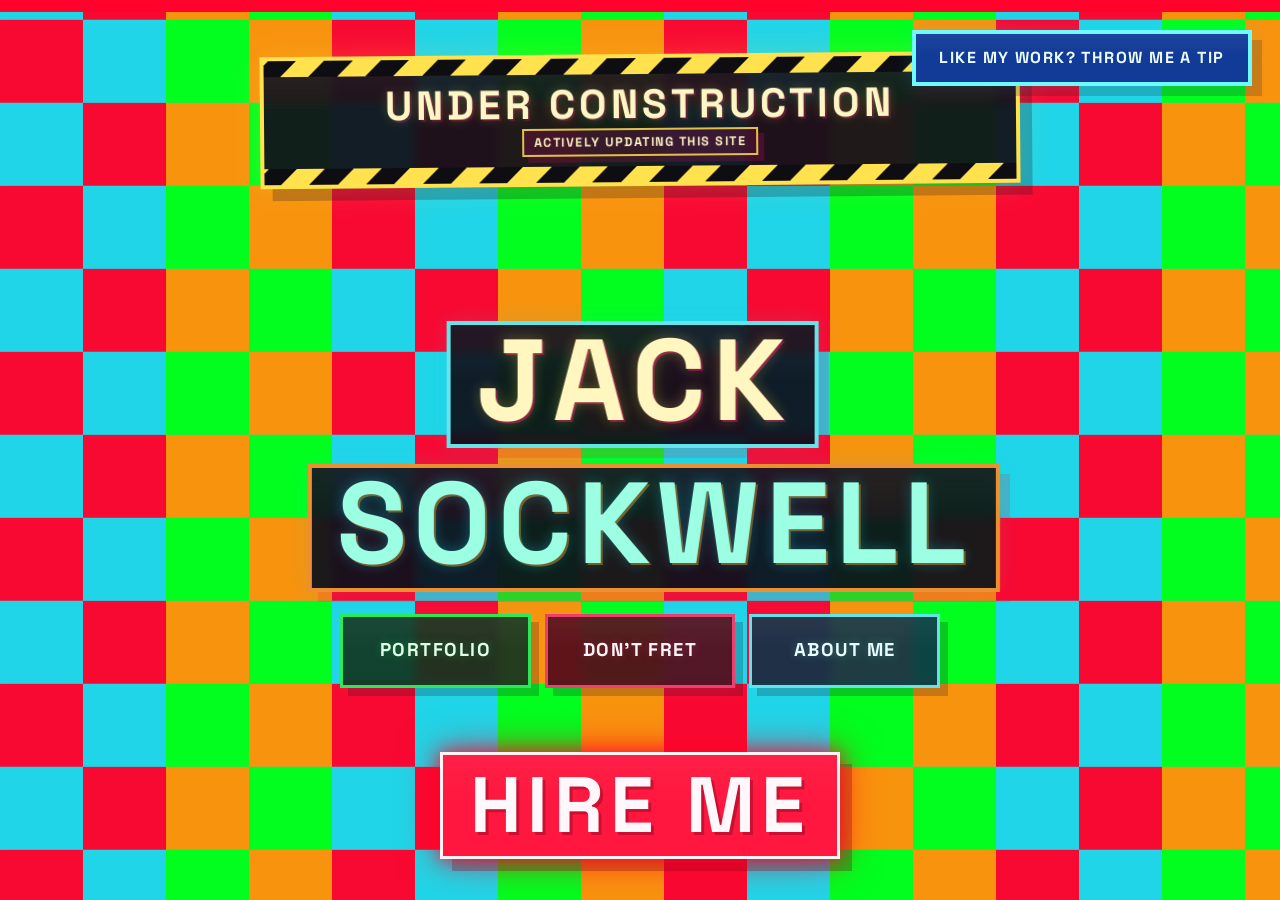
==== commit 31399223: "d Signed-off-by: Jack Sockwell <jacksockwell@jacksockwell.net>" ====
--- a/index.html
+++ b/index.html
@@ -5,7 +5,7 @@
   <meta name="viewport" content="width=device-width, initial-scale=1.0" />
   <title>Jack Sockwell</title>
   <meta name="description" content="Jack Sockwell portfolio and projects." />
-  <link rel="stylesheet" href="styles.css?v=20260407aa" />
+  <link rel="stylesheet" href="styles.css?v=20260407af" />
 </head>
 <body class="page-home">
   <main class="site-shell" id="siteShell">
@@ -15,15 +15,23 @@
     <div class="bg-line bg-line-top" data-depth="18"></div>
     <div class="bg-line bg-line-right" data-depth="20"></div>
 
+    <div class="home-support-corner">
+      <div class="support-cta">
+        <a class="support-link support-link-home" href="https://paypal.me/jacksockwell" target="_blank" rel="noreferrer">Like my work? Throw me a tip</a>
+      </div>
+    </div>
+
+    <div class="home-construction-row">
+      <div class="construction-banner" role="note" aria-label="Under construction, actively updating this site">
+        <span class="construction-copy">
+          <span class="construction-title">UNDER CONSTRUCTION</span>
+          <span class="construction-note">actively updating this site</span>
+        </span>
+      </div>
+    </div>
+
     <section class="hero-home">
       <div class="hero-stack">
-        <div class="construction-banner" role="note" aria-label="Under construction, actively updating this site">
-          <span class="construction-copy">
-            <span class="construction-title">UNDER CONSTRUCTION</span>
-            <span class="construction-note">actively updating this site</span>
-          </span>
-        </div>
-
         <h1 class="hero-name">
           <span class="hero-name-line hero-name-line-top">Jack</span>
           <span class="hero-name-line hero-name-line-bottom">Sockwell</span>
@@ -39,9 +47,6 @@
 
     <div class="home-bottom-cta">
       <a class="hire-me-link" href="about.html#contact-panel"><span class="hire-me-label">HIRE ME</span></a>
-      <div class="support-cta">
-        <a class="support-link support-link-home" href="https://paypal.me/jacksockwell" target="_blank" rel="noreferrer">Like my work? Throw me a tip</a>
-      </div>
     </div>
   </main>
 
--- a/styles.css
+++ b/styles.css
@@ -95,13 +95,7 @@
 }
 
 .scrapbook-piece::after {
-  content: "";
-  position: absolute;
-  inset: auto -16px -14px 30%;
-  height: 16px;
-  z-index: -1;
-  background: var(--scrap-accent);
-  transform: skew(-18deg);
+  content: none;
 }
 
 .scrapbook-piece-paper {
@@ -394,15 +388,34 @@
 .hero-home {
   position: relative;
   z-index: 1;
-  width: min(780px, 100%);
-  margin-top: auto;
+  width: min(760px, 100%);
+  margin: clamp(4.8rem, 16vh, 8.4rem) auto 0;
 }
 
 .hero-stack {
   display: grid;
   justify-items: center;
-  gap: 18px;
+  gap: 22px;
   text-align: center;
+}
+
+.home-support-corner {
+  position: absolute;
+  top: 24px;
+  right: 28px;
+  z-index: 2;
+  width: min(340px, calc(100% - 56px));
+  display: flex;
+  justify-content: flex-end;
+}
+
+.home-construction-row {
+  position: relative;
+  z-index: 1;
+  width: min(1080px, 100%);
+  display: flex;
+  justify-content: center;
+  margin: 4px auto 0;
 }
 
 .construction-banner {
@@ -410,8 +423,8 @@
   display: inline-flex;
   align-items: center;
   justify-content: center;
-  width: min(100%, 680px);
-  padding: 22px 26px;
+  width: min(100%, 760px);
+  padding: 18px 24px;
   border: 4px solid #ffe24d;
   background:
     linear-gradient(180deg, rgba(255, 255, 255, 0.04), transparent 42%),
@@ -456,18 +469,18 @@
   z-index: 1;
   display: grid;
   justify-items: center;
-  gap: 6px;
+  gap: 5px;
   width: 100%;
   text-align: center;
-  padding-block: 14px 10px;
+  padding-block: 10px 8px;
 }
 
 .construction-title {
   color: #fff6c6;
-  font-size: clamp(1.8rem, 4vw, 3.2rem);
+  font-size: clamp(1.55rem, 3.5vw, 2.55rem);
   font-weight: 900;
   line-height: 0.9;
-  letter-spacing: 0.12em;
+  letter-spacing: 0.1em;
   text-transform: uppercase;
   text-shadow:
     0 0 12px rgba(255, 226, 77, 0.24),
@@ -480,10 +493,10 @@
   border: 2px solid rgba(255, 226, 77, 0.84);
   background: rgba(255, 8, 119, 0.16);
   color: #fff6c6;
-  font-size: 0.88rem;
+  font-size: 0.78rem;
   font-weight: 900;
   line-height: 1;
-  letter-spacing: 0.14em;
+  letter-spacing: 0.12em;
   text-transform: uppercase;
   box-shadow: 6px 6px 0 rgba(255, 8, 119, 0.18);
 }
@@ -491,13 +504,13 @@
 .home-bottom-cta {
   position: relative;
   z-index: 1;
-  width: min(780px, 100%);
+  width: min(760px, 100%);
   display: flex;
   flex-direction: column;
   align-items: center;
-  gap: 18px;
+  gap: 14px;
   justify-content: center;
-  margin: clamp(2.6rem, 10vh, 5.2rem) 0 auto;
+  margin: clamp(2rem, 8vh, 4rem) 0 auto;
 }
 
 .hire-me-link {
@@ -597,9 +610,11 @@
 
 .support-link-home {
   width: 100%;
-  min-height: 64px;
-  padding-inline: 18px;
-  font-size: clamp(1rem, 2.1vw, 1.22rem);
+  min-height: 56px;
+  padding-inline: 16px;
+  font-size: clamp(0.88rem, 1.45vw, 1rem);
+  line-height: 1.1;
+  text-align: center;
 }
 
 .money-drop {
@@ -694,7 +709,7 @@
   display: grid;
   gap: clamp(0.55rem, 1.2vw, 1rem);
   justify-items: center;
-  font-size: clamp(4rem, 10vw, 8.1rem);
+  font-size: clamp(3.6rem, 9vw, 7.2rem);
 }
 
 .hero-name-line {
@@ -703,7 +718,7 @@
   flex-wrap: nowrap;
   align-items: baseline;
   gap: 0.015em;
-  padding: 0.06em 0.2em 0.12em;
+  padding: 0.07em 0.22em 0.13em;
   border: 4px solid rgba(110, 250, 255, 0.9);
   background:
     linear-gradient(180deg, rgba(255, 255, 255, 0.04), transparent 48%),
@@ -713,8 +728,8 @@
     0 0 14px rgba(255, 228, 84, 0.28),
     2px 2px 0 rgba(255, 8, 119, 0.44);
   box-shadow:
-    12px 12px 0 rgba(255, 3, 45, 0.18),
-    0 0 26px rgba(32, 213, 233, 0.16);
+    10px 10px 0 rgba(255, 3, 45, 0.16),
+    0 0 22px rgba(32, 213, 233, 0.14);
   isolation: isolate;
   backdrop-filter: blur(5px);
 }
@@ -785,22 +800,22 @@
 .hero-actions {
   display: grid;
   grid-template-columns: repeat(3, minmax(0, 1fr));
-  gap: 16px;
+  gap: 14px;
   width: 100%;
-  max-width: 620px;
+  max-width: 600px;
 }
 
 .action-block {
-  min-height: 84px;
+  min-height: 74px;
   position: relative;
   display: grid;
   place-items: center;
-  padding: 12px 16px;
+  padding: 12px 14px;
   border: 3px solid rgba(255, 255, 255, 0.12);
   text-decoration: none;
   box-shadow:
-    10px 10px 0 rgba(24, 16, 34, 0.24),
-    0 0 20px rgba(255, 255, 255, 0.06);
+    8px 8px 0 rgba(24, 16, 34, 0.22),
+    0 0 16px rgba(255, 255, 255, 0.05);
   transition: transform 0.14s ease, box-shadow 0.14s ease, border-color 0.14s ease;
   overflow: hidden;
   backdrop-filter: blur(5px);
@@ -814,7 +829,7 @@
   position: relative;
   z-index: 1;
   display: block;
-  font-size: clamp(1.05rem, 2vw, 1.36rem);
+  font-size: clamp(0.98rem, 1.7vw, 1.16rem);
   font-weight: 900;
   line-height: 1;
   letter-spacing: 0.08em;
@@ -1065,19 +1080,25 @@
 }
 
 .about-topbar {
-  margin-bottom: 18px;
+  align-items: center;
+  margin-bottom: 26px;
+}
+
+.about-heading {
+  display: grid;
+  gap: 12px;
 }
 
 .about-heading h1 {
   font-size: clamp(4rem, 10vw, 8rem);
   line-height: 0.96;
-  padding-top: 0.08em;
+  padding-top: 0;
 }
 
 .about-remix {
   position: relative;
   min-height: 680px;
-  padding: 18px 0 24px;
+  padding: 8px 0 24px;
 }
 
 .about-floating {
@@ -1117,9 +1138,9 @@
   z-index: 1;
   display: grid;
   grid-template-columns: 0.9fr 1.1fr;
-  gap: 24px;
-  align-items: start;
-  margin-bottom: 34px;
+  gap: 30px;
+  align-items: stretch;
+  margin-bottom: 38px;
 }
 
 .about-icon-panel,
@@ -1135,10 +1156,12 @@
   display: grid;
   place-items: center;
   overflow: hidden;
-  background: var(--about-aqua);
+  background:
+    linear-gradient(180deg, rgba(255, 255, 255, 0.08), transparent 42%),
+    var(--about-aqua);
   isolation: isolate;
   border: 0;
-  box-shadow: none;
+  box-shadow: 12px 12px 0 rgba(24, 16, 34, 0.24);
 }
 
 .about-icon-panel::before,
@@ -1287,7 +1310,17 @@
 
 .about-info-panel {
   overflow: hidden;
+  display: grid;
+  align-content: start;
+  gap: 18px;
   padding: 28px;
+  border-color: rgba(49, 255, 0, 0.84);
+  background:
+    linear-gradient(180deg, rgba(255, 255, 255, 0.05), transparent 44%),
+    rgba(18, 18, 26, 0.94);
+  box-shadow:
+    12px 12px 0 rgba(24, 16, 34, 0.24),
+    0 0 24px rgba(49, 255, 0, 0.1);
 }
 
 .about-info-panel::before {
@@ -1296,7 +1329,7 @@
   width: 120px;
   height: 120px;
   background: var(--about-lime);
-  opacity: 0.18;
+  opacity: 0.22;
 }
 
 .about-info-panel::after {
@@ -1330,8 +1363,10 @@
   border: 3px solid #fff8ff;
   background: rgba(20, 15, 32, 0.94);
   color: var(--about-lime);
-  transform: rotate(-0.25deg);
-  box-shadow: 6px 6px 0 rgba(36, 27, 42, 0.18);
+  transform: none;
+  box-shadow:
+    8px 8px 0 rgba(24, 16, 34, 0.2),
+    0 0 14px rgba(49, 255, 0, 0.1);
 }
 
 .bio-chip-combo::before {
@@ -1348,10 +1383,10 @@
   z-index: 1;
   display: inline-block;
   padding: 6px 10px 7px;
-  border: 2px solid #fff8ff;
-  background: var(--about-aqua);
-  color: #11131b;
-  box-shadow: 4px 4px 0 rgba(36, 27, 42, 0.24);
+  border: 2px solid rgba(110, 250, 255, 0.88);
+  background: rgba(9, 53, 74, 0.94);
+  color: #aefcff;
+  box-shadow: none;
   transform: none;
 }
 
@@ -1375,7 +1410,7 @@
 
 .about-info-panel h2 {
   margin: 4px 0 20px;
-  max-width: 12ch;
+  max-width: 13ch;
   font-size: clamp(2.8rem, 6vw, 4.9rem);
   line-height: 0.92;
 }
@@ -1402,11 +1437,11 @@
 }
 
 .about-hero-row-middle {
-  transform: translateX(8px);
+  transform: translateX(12px);
 }
 
 .about-hero-row-bottom {
-  transform: translateX(18px);
+  transform: translateX(26px);
 }
 
 .about-hero-word {
@@ -1417,8 +1452,9 @@
   background: rgba(20, 15, 32, 0.94);
   line-height: 0.92;
   box-shadow:
-    8px 8px 0 rgba(18, 239, 212, 0.18),
-    0 0 14px rgba(49, 255, 0, 0.1);
+    10px 10px 0 rgba(24, 16, 34, 0.24),
+    0 0 18px rgba(255, 255, 255, 0.06);
+  backdrop-filter: blur(5px);
 }
 
 .about-hero-word::before {
@@ -1442,42 +1478,47 @@
 }
 
 .about-hero-word-pink {
-  color: var(--about-lime);
+  border-color: rgba(255, 93, 173, 0.88);
+  color: #ffdb63;
   text-shadow:
-    0 0 8px rgba(220, 255, 0, 0.42),
-    2px 2px 0 rgba(49, 255, 0, 0.88);
-  transform: rotate(-0.45deg);
+    0 0 10px rgba(255, 211, 94, 0.42),
+    2px 2px 0 rgba(255, 93, 173, 0.5);
+  transform: rotate(-0.18deg);
 }
 
 .about-hero-word-paper {
-  color: var(--about-aqua);
+  border-color: rgba(110, 250, 255, 0.88);
+  color: #93f8ff;
   text-shadow:
-    0 0 8px rgba(18, 239, 212, 0.42),
-    2px 2px 0 rgba(49, 255, 0, 0.88);
-  transform: rotate(0.25deg);
+    0 0 10px rgba(110, 250, 255, 0.38),
+    2px 2px 0 rgba(18, 239, 212, 0.38);
+  transform: rotate(0.14deg);
 }
 
 .about-hero-word-cyan {
-  color: var(--about-aqua);
+  border-color: rgba(255, 174, 45, 0.9);
+  color: #ffd96f;
   text-shadow:
-    0 0 8px rgba(18, 239, 212, 0.42),
-    2px 2px 0 rgba(220, 255, 0, 0.85);
+    0 0 10px rgba(255, 174, 45, 0.42),
+    2px 2px 0 rgba(255, 95, 174, 0.42);
 }
 
 .about-hero-word-yellow {
-  color: var(--about-lime);
+  border-color: rgba(255, 214, 74, 0.88);
+  color: #fff08d;
   text-shadow:
-    0 0 8px rgba(220, 255, 0, 0.42),
-    2px 2px 0 rgba(18, 239, 212, 0.88);
-  transform: rotate(0.35deg);
+    0 0 10px rgba(255, 214, 74, 0.42),
+    2px 2px 0 rgba(255, 151, 45, 0.42);
+  transform: rotate(0.18deg);
 }
 
 .about-hero-word-ink {
-  color: var(--about-green);
+  border-color: rgba(49, 255, 0, 0.88);
+  color: #86ff62;
   text-shadow:
-    0 0 8px rgba(49, 255, 0, 0.42),
-    2px 2px 0 rgba(18, 239, 212, 0.88);
-  transform: rotate(-0.2deg);
+    0 0 10px rgba(49, 255, 0, 0.38),
+    2px 2px 0 rgba(18, 239, 212, 0.34);
+  transform: rotate(-0.14deg);
 }
 
 .about-hero-word-paper::before {
@@ -1530,6 +1571,88 @@
   font-size: clamp(2.4rem, 7vw, 5rem);
 }
 
+.page-about .about-heading-tag .scrapbook-piece {
+  padding: 10px 14px;
+  border: 3px solid rgba(49, 255, 0, 0.84);
+  background: rgba(18, 18, 26, 0.94);
+  color: #c9ff46;
+  box-shadow:
+    8px 8px 0 rgba(24, 16, 34, 0.22),
+    0 0 16px rgba(49, 255, 0, 0.1);
+  text-shadow: 0 0 10px rgba(49, 255, 0, 0.24);
+  transform: none;
+}
+
+.page-about .about-heading .scrapbook-piece::after {
+  content: none;
+}
+
+.page-about .about-heading-title .scrapbook-row {
+  gap: 14px;
+}
+
+.page-about .about-heading-title .scrapbook-piece-title {
+  padding: 0.08em 0.24em 0.14em;
+  background: rgba(18, 18, 26, 0.94);
+  line-height: 0.9;
+  box-shadow:
+    10px 10px 0 rgba(24, 16, 34, 0.24),
+    0 0 18px rgba(255, 255, 255, 0.06);
+}
+
+.page-about .about-heading-title .scrapbook-piece-yellow {
+  border-color: rgba(255, 172, 18, 0.9);
+  color: #ffd15c;
+  text-shadow:
+    0 0 10px rgba(255, 172, 18, 0.34),
+    2px 2px 0 rgba(255, 92, 148, 0.34);
+  transform: translateX(-4px);
+}
+
+.page-about .about-heading-title .scrapbook-piece-pink {
+  border-color: rgba(255, 67, 154, 0.9);
+  color: #ff8bd9;
+  text-shadow:
+    0 0 10px rgba(255, 67, 154, 0.34),
+    2px 2px 0 rgba(110, 250, 255, 0.28);
+  transform: translateX(4px);
+}
+
+.page-about .back-link {
+  min-height: 58px;
+  padding: 14px 18px;
+  border-color: rgba(110, 250, 255, 0.88);
+  background:
+    linear-gradient(180deg, rgba(255, 255, 255, 0.04), transparent 42%),
+    rgba(18, 18, 26, 0.94);
+  box-shadow:
+    10px 10px 0 rgba(24, 16, 34, 0.22),
+    0 0 18px rgba(110, 250, 255, 0.08);
+}
+
+.page-about .back-link .scrapbook-row {
+  gap: 8px;
+}
+
+.page-about .back-link .scrapbook-piece,
+.page-about .back-link .scrapbook-piece::before,
+.page-about .back-link .scrapbook-piece::after {
+  padding: 0;
+  border: 0;
+  background: transparent;
+  box-shadow: none;
+  content: none;
+  transform: none;
+}
+
+.page-about .back-link .scrapbook-piece:first-child {
+  color: #ffd15c;
+}
+
+.page-about .back-link .scrapbook-piece:last-child {
+  color: #aefcff;
+}
+
 .bio-facts {
   display: flex;
   flex-wrap: wrap;
@@ -1548,13 +1671,15 @@
 .about-blurb {
   margin: 0;
   padding: 18px 20px;
-  border: 3px solid var(--ink);
-  background: var(--about-lime);
-  color: #17131e;
+  border: 3px solid rgba(255, 172, 18, 0.88);
+  background:
+    linear-gradient(180deg, rgba(255, 255, 255, 0.04), transparent 44%),
+    rgba(18, 18, 26, 0.94);
+  color: #f6f8ff;
   font-size: 1.12rem;
-  line-height: 1.35;
-  font-weight: 700;
-  box-shadow: 8px 8px 0 rgba(36, 27, 42, 0.1);
+  line-height: 1.42;
+  font-weight: 600;
+  box-shadow: 8px 8px 0 rgba(24, 16, 34, 0.18);
 }
 
 .about-tools {
@@ -1569,23 +1694,47 @@
   align-items: center;
   gap: 12px;
   padding: 12px 14px;
-  border: 3px solid var(--ink);
-  background: var(--about-aqua);
-  color: #17131e;
+  border: 3px solid rgba(255, 172, 18, 0.88);
+  background:
+    linear-gradient(180deg, rgba(255, 255, 255, 0.04), transparent 44%),
+    rgba(18, 18, 26, 0.94);
+  color: #f4f7ff;
   font-size: 0.94rem;
   font-weight: 900;
   letter-spacing: 0.04em;
   line-height: 1.15;
   text-transform: uppercase;
-  box-shadow: 8px 8px 0 rgba(36, 27, 42, 0.08);
+  box-shadow: 8px 8px 0 rgba(24, 16, 34, 0.18);
+}
+
+.tool-item:first-child {
+  border-color: rgba(255, 132, 12, 0.88);
 }
 
 .tool-item:nth-child(2) {
-  background: var(--about-green);
+  background:
+    linear-gradient(180deg, rgba(255, 255, 255, 0.04), transparent 44%),
+    rgba(18, 18, 26, 0.94);
+  border-color: rgba(255, 214, 74, 0.88);
 }
 
 .tool-item:nth-child(3) {
-  background: var(--about-lime);
+  background:
+    linear-gradient(180deg, rgba(255, 255, 255, 0.04), transparent 44%),
+    rgba(18, 18, 26, 0.94);
+  border-color: rgba(49, 255, 0, 0.88);
+}
+
+.tool-item:first-child span:last-child {
+  color: #ffd094;
+}
+
+.tool-item:nth-child(2) span:last-child {
+  color: #fff08d;
+}
+
+.tool-item:nth-child(3) span:last-child {
+  color: #91ff78;
 }
 
 .tool-icon {
@@ -1595,10 +1744,10 @@
   display: grid;
   place-items: center;
   padding: 8px;
-  border: 3px solid rgba(20, 15, 32, 0.9);
+  border: 3px solid rgba(255, 255, 255, 0.82);
   border-radius: 14px;
-  background: rgba(255, 248, 255, 0.96);
-  box-shadow: 4px 4px 0 rgba(36, 27, 42, 0.14);
+  background: rgba(245, 248, 255, 0.98);
+  box-shadow: 4px 4px 0 rgba(24, 16, 34, 0.18);
   overflow: hidden;
 }
 
@@ -1650,7 +1799,7 @@
   min-width: 120px;
   margin: 10px 18px 12px 0;
   padding: 0;
-  border: 4px solid var(--story-red);
+  border: 7px solid var(--story-red);
   background: rgba(255, 255, 255, 0.82);
   box-shadow: none;
 }
@@ -2087,27 +2236,36 @@
   display: grid;
   gap: 6px;
   padding: 16px 18px;
-  border: 3px solid var(--ink);
-  background: var(--about-aqua);
-  box-shadow: 8px 8px 0 rgba(36, 27, 42, 0.1);
+  border: 3px solid rgba(110, 250, 255, 0.88);
+  background:
+    linear-gradient(180deg, rgba(255, 255, 255, 0.04), transparent 44%),
+    rgba(18, 18, 26, 0.94);
+  box-shadow: 8px 8px 0 rgba(24, 16, 34, 0.18);
 }
 
 .meta-card:nth-child(2) {
-  background: var(--about-lime);
+  border-color: rgba(220, 255, 0, 0.88);
+  background:
+    linear-gradient(180deg, rgba(255, 255, 255, 0.04), transparent 44%),
+    rgba(18, 18, 26, 0.94);
 }
 
 .meta-label {
-  color: #211826;
+  color: #95f6ff;
   font-size: 0.8rem;
   font-weight: 900;
   letter-spacing: 0.14em;
   text-transform: uppercase;
 }
 
+.meta-card:nth-child(2) .meta-label {
+  color: #f0ff7c;
+}
+
 .meta-value {
-  color: #11131b;
+  color: #f4f7ff;
   font-size: 1.14rem;
-  font-weight: 700;
+  font-weight: 800;
   line-height: 1.2;
 }
 
@@ -2938,8 +3096,8 @@
   }
 
   .construction-banner {
-    width: min(100%, 560px);
-    padding: 20px 18px;
+    width: min(100%, 620px);
+    padding: 18px 16px;
   }
 
   .about-icon-panel {
@@ -2965,6 +3123,17 @@
 @media (max-width: 700px) {
   .site-shell {
     padding: 18px;
+  }
+
+  .home-support-corner {
+    position: static;
+    width: 100%;
+    margin: 0 0 12px;
+    justify-content: flex-end;
+  }
+
+  .home-construction-row {
+    margin-bottom: 12px;
   }
 
   .construction-banner {
@@ -3012,6 +3181,10 @@
 
   .page-home .site-shell {
     padding-block: 24px 18px;
+  }
+
+  .hero-home {
+    margin-top: 1.4rem;
   }
 
   .hero-actions {
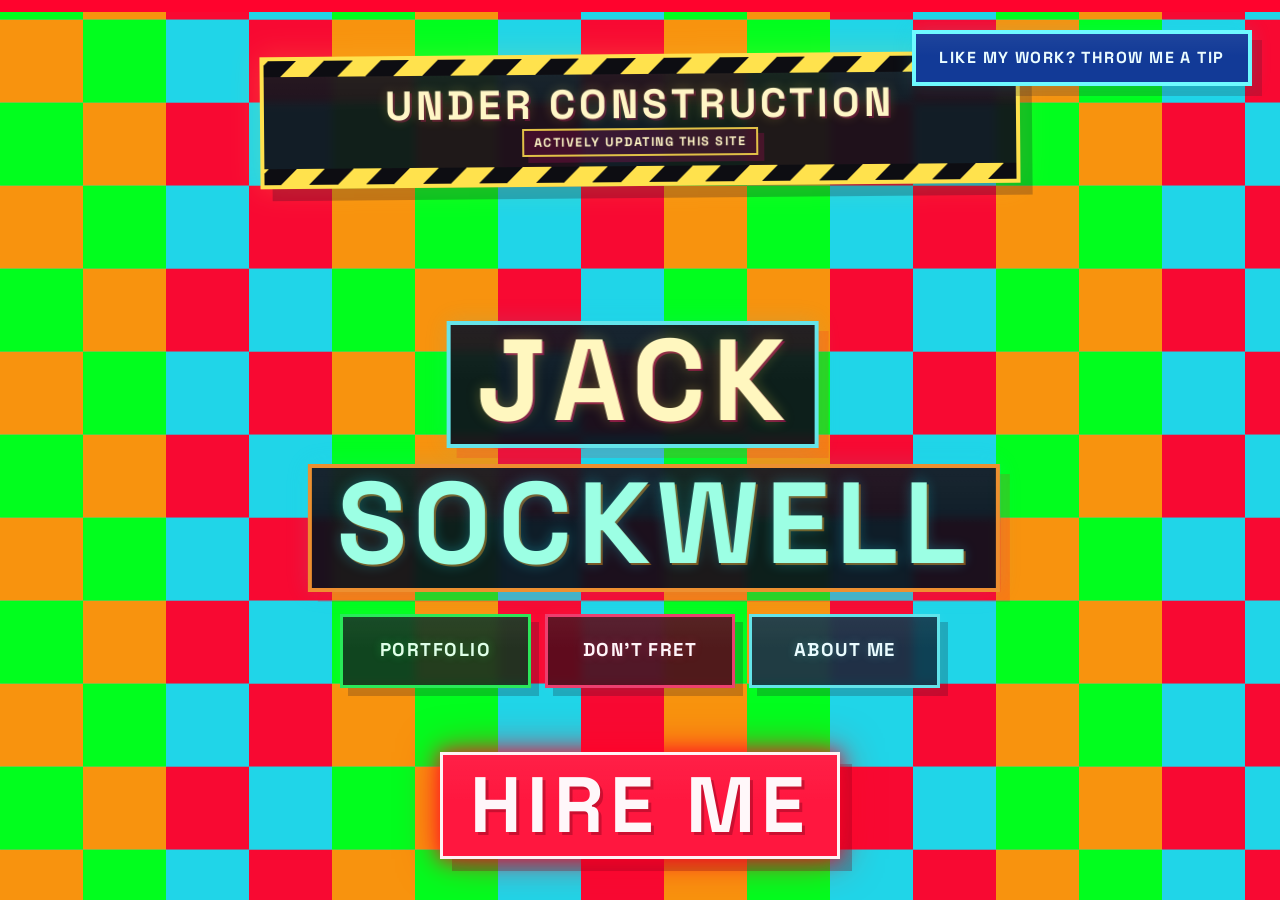
==== commit 9d6ca7b9: "h Signed-off-by: Jack Sockwell <jacksockwell@jacksockwell.net>" ====
--- a/index.html
+++ b/index.html
@@ -5,7 +5,7 @@
   <meta name="viewport" content="width=device-width, initial-scale=1.0" />
   <title>Jack Sockwell</title>
   <meta name="description" content="Jack Sockwell portfolio and projects." />
-  <link rel="stylesheet" href="styles.css?v=20260407af" />
+  <link rel="stylesheet" href="styles.css?v=20260407ah" />
 </head>
 <body class="page-home">
   <main class="site-shell" id="siteShell">
@@ -50,6 +50,6 @@
     </div>
   </main>
 
-  <script src="script.js?v=20260407x"></script>
+  <script src="script.js?v=20260407z"></script>
 </body>
 </html>
--- a/styles.css
+++ b/styles.css
@@ -317,6 +317,20 @@
   opacity: 0.55;
 }
 
+body.clean-shot-mode .home-support-corner,
+body.clean-shot-mode .hero-actions,
+body.clean-shot-mode .home-bottom-cta,
+body.clean-shot-mode .back-link,
+body.clean-shot-mode .portfolio-launcher,
+body.clean-shot-mode .portfolio-credit-link,
+body.clean-shot-mode .portfolio-post-open,
+body.clean-shot-mode .support-link,
+body.clean-shot-mode .contact-email,
+body.clean-shot-mode .contact-form,
+body.clean-shot-mode .panel-close {
+  display: none !important;
+}
+
 .bg-block,
 .bg-line {
   position: absolute;
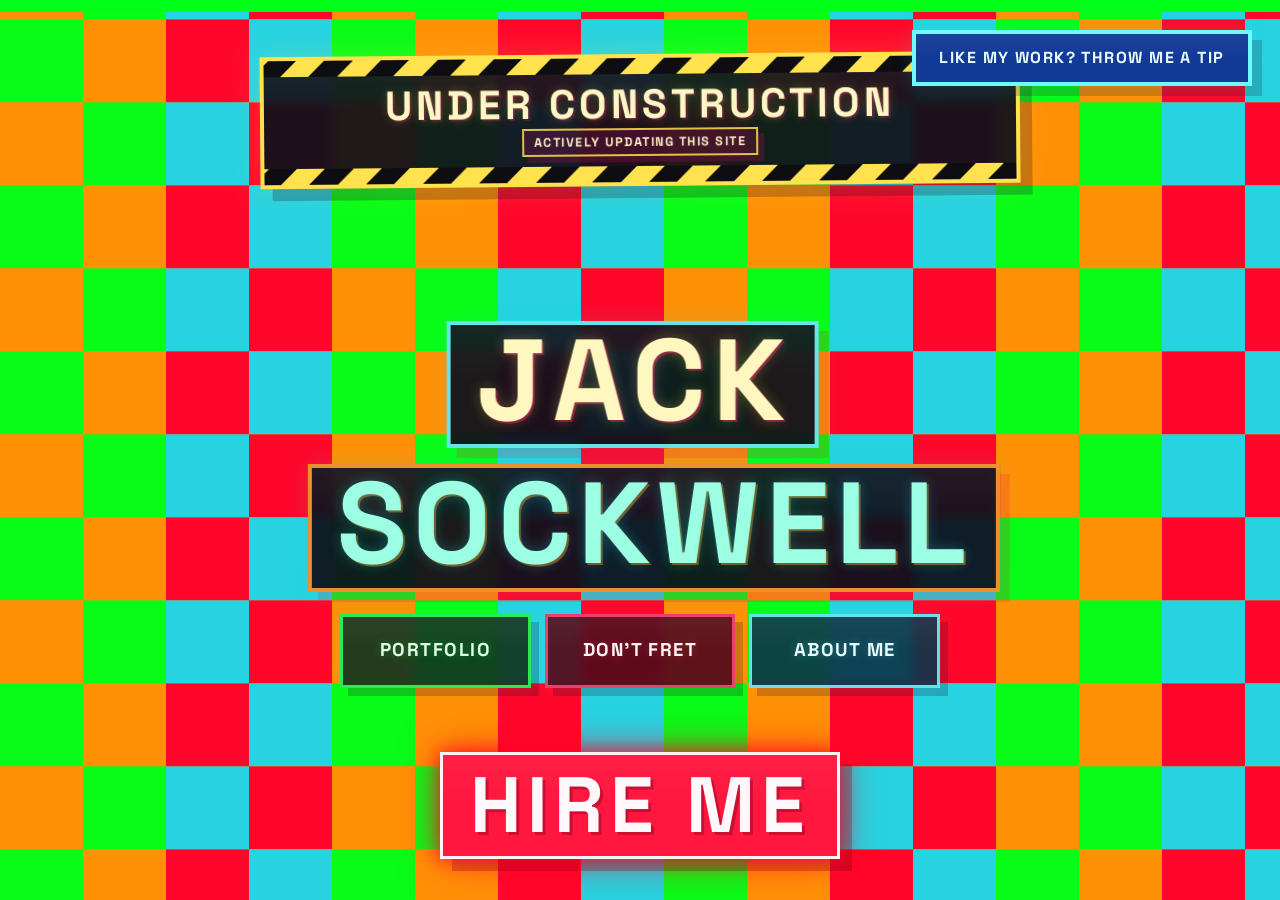
==== commit 8dd1b550: "v Signed-off-by: Jack Sockwell <jacksockwell@jacksockwell.net>" ====
--- a/index.html
+++ b/index.html
@@ -50,6 +50,6 @@
     </div>
   </main>
 
-  <script src="script.js?v=20260407z"></script>
+  <script src="script.js?v=20260407aa"></script>
 </body>
 </html>
--- a/styles.css
+++ b/styles.css
@@ -2502,17 +2502,19 @@
 .portfolio-launcher {
   position: relative;
   display: grid;
-  gap: 24px;
-  min-height: min(62vh, 560px);
-  align-content: center;
+  gap: 30px;
+  min-height: min(54vh, 420px);
+  align-content: stretch;
   justify-items: center;
-  padding: clamp(28px, 5vw, 44px);
-  border: 1px solid #2b3140;
+  padding: clamp(26px, 4vw, 38px);
+  border: 1px solid #55607a;
   border-radius: 22px;
   background:
-    linear-gradient(180deg, rgba(255, 255, 255, 0.035), transparent 32%),
-    #171a22;
-  box-shadow: 0 24px 56px rgba(0, 0, 0, 0.32);
+    linear-gradient(180deg, rgba(255, 255, 255, 0.04), transparent 30%),
+    #313746;
+  box-shadow:
+    inset 0 1px 0 rgba(255, 255, 255, 0.04),
+    0 24px 56px rgba(0, 0, 0, 0.26);
   transition: padding 0.22s ease, min-height 0.22s ease, gap 0.22s ease;
 }
 
@@ -2527,9 +2529,32 @@
 
 .portfolio-launcher-copy {
   display: grid;
-  justify-items: center;
-  gap: 12px;
-  max-width: 760px;
+  width: min(820px, 100%);
+  justify-items: stretch;
+}
+
+.portfolio-launcher-message {
+  min-height: 168px;
+  padding: 24px 28px;
+  border: 0;
+  border-radius: 0;
+  background:
+    linear-gradient(180deg, rgba(255, 255, 255, 0.025), transparent 36%),
+    rgba(48, 54, 68, 0.92);
+  box-shadow: inset 0 1px 0 rgba(255, 255, 255, 0.025);
+  display: flex;
+  justify-content: center;
+  align-items: flex-start;
+}
+
+.portfolio-launcher-rotator {
+  margin: 0;
+  max-width: 26ch;
+  color: #f4f6fb;
+  font-size: clamp(2rem, 3.8vw, 3rem);
+  font-weight: 800;
+  line-height: 1.16;
+  letter-spacing: -0.02em;
   text-align: center;
 }
 
@@ -2569,27 +2594,29 @@
 .portfolio-tabs {
   display: grid;
   grid-template-columns: repeat(3, minmax(0, 1fr));
-  gap: 14px;
-  width: min(980px, 100%);
+  gap: 18px;
+  width: min(740px, 100%);
 }
 
 .portfolio-tab {
   display: inline-flex;
   justify-content: center;
   align-items: center;
-  min-height: 92px;
-  padding: 18px 20px;
+  min-height: 70px;
+  padding: 16px 18px;
   border: 1px solid #343949;
-  border-radius: 16px;
+  border-radius: 14px;
   background: #20242f;
   color: #f4f6fb;
   text-decoration: none;
   font-family: var(--font-ui);
-  font-size: clamp(1.15rem, 2vw, 1.5rem);
+  font-size: clamp(1.05rem, 1.7vw, 1.28rem);
   font-weight: 900;
   letter-spacing: 0.08em;
   text-transform: uppercase;
-  box-shadow: 0 18px 36px rgba(0, 0, 0, 0.24);
+  box-shadow:
+    inset 0 1px 0 rgba(255, 255, 255, 0.03),
+    0 14px 28px rgba(0, 0, 0, 0.18);
   transition: transform 0.16s ease, border-color 0.16s ease, background 0.16s ease, box-shadow 0.16s ease;
   cursor: pointer;
 }
@@ -2603,8 +2630,10 @@
 .portfolio-tab:hover,
 .portfolio-tab:focus-visible,
 .portfolio-tab.is-active {
-  transform: translateY(-4px);
-  box-shadow: 0 22px 42px rgba(0, 0, 0, 0.3);
+  transform: translateY(-3px);
+  box-shadow:
+    inset 0 1px 0 rgba(255, 255, 255, 0.04),
+    0 18px 34px rgba(0, 0, 0, 0.24);
   outline: none;
 }
 
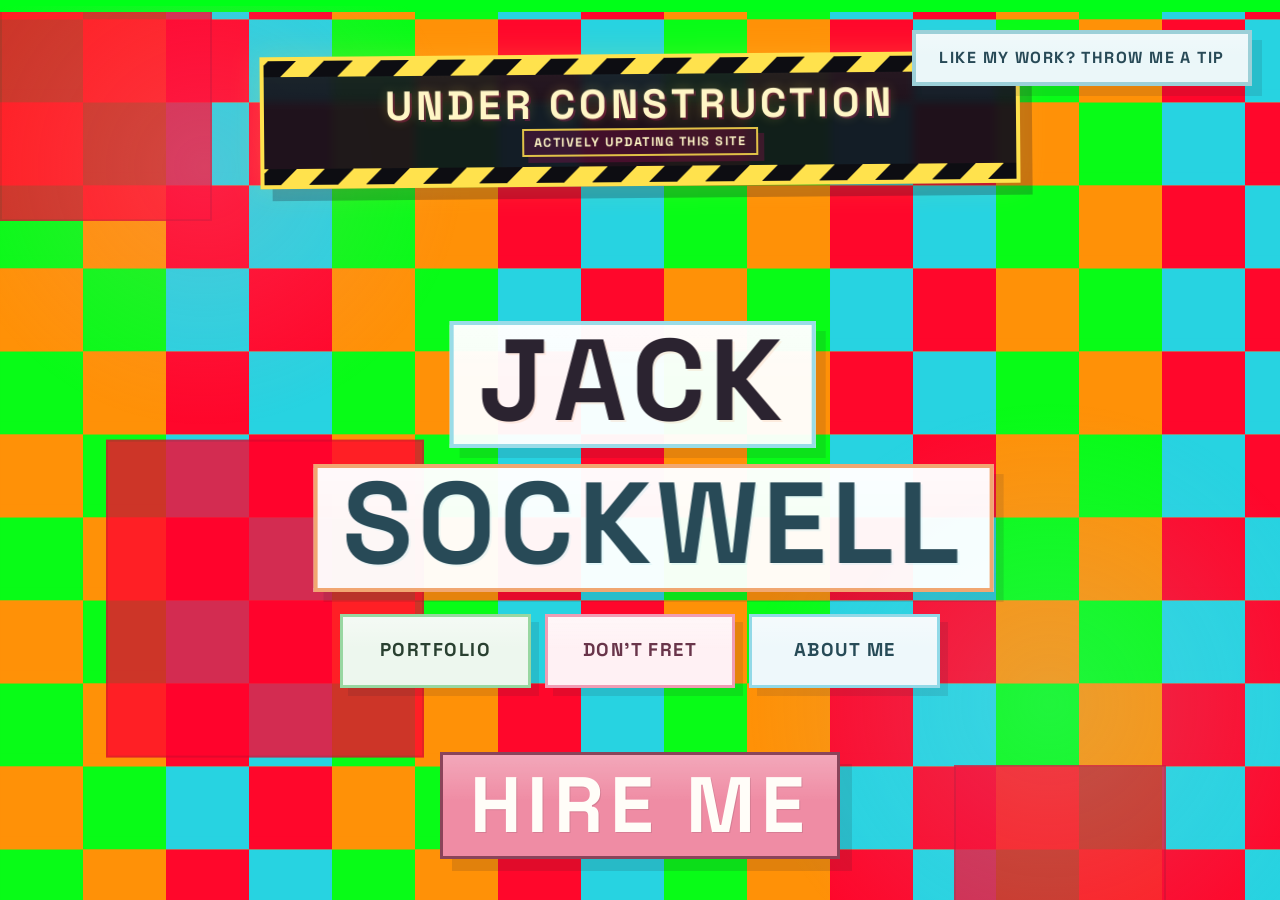
==== commit ee608cd3: "f" ====
--- a/index.html
+++ b/index.html
@@ -5,7 +5,7 @@
   <meta name="viewport" content="width=device-width, initial-scale=1.0" />
   <title>Jack Sockwell</title>
   <meta name="description" content="Jack Sockwell portfolio and projects." />
-  <link rel="stylesheet" href="styles.css?v=20260407ah" />
+  <link rel="stylesheet" href="styles.css?v=20260410-soft1" />
 </head>
 <body class="page-home">
   <main class="site-shell" id="siteShell">
--- a/styles.css
+++ b/styles.css
@@ -1,33 +1,33 @@
 @import url("https://fonts.googleapis.com/css2?family=Space+Grotesk:wght@400;500;700&display=swap");
 
 :root {
-  --bg: #52ff00;
-  --ink: #241b2a;
-  --pink: #ff0f7b;
-  --green: #39ff14;
-  --yellow: #ffb300;
-  --orange: #ff6a00;
-  --cyan: #1fdcff;
-  --paper: #52ff00;
+  --bg: #f7f3ea;
+  --ink: #2b2330;
+  --pink: #f29ab2;
+  --green: #98d7a1;
+  --yellow: #f3d27a;
+  --orange: #f0a067;
+  --cyan: #92d9e7;
+  --paper: #fcf8f1;
   --border: 3px solid var(--ink);
-  --shadow: 10px 10px 0 rgba(36, 27, 42, 0.95);
-  --shadow-soft: 18px 18px 0 rgba(36, 27, 42, 0.22);
+  --shadow: 8px 8px 0 rgba(43, 35, 48, 0.14);
+  --shadow-soft: 16px 16px 0 rgba(43, 35, 48, 0.1);
   --font-ui: "Space Grotesk", sans-serif;
   --pixel-grid-size: 88px;
-  --home-cyan: #20d5e9;
-  --home-red: #ff032d;
-  --home-orange: #ff9108;
-  --home-green: #00ff18;
-  --about-aqua: #12efd4;
-  --about-green: #31ff00;
-  --about-lime: #dcff00;
-  --story-purple: #9400ff;
-  --story-red: #ff0b11;
-  --story-pink: #ff00a8;
-  --story-orange: #ff6a00;
-  --contact-blue: #1557ff;
-  --contact-cyan: #20d5e9;
-  --contact-violet: #735cff;
+  --home-cyan: #cfeff4;
+  --home-red: #f8dbe3;
+  --home-orange: #f7d6b4;
+  --home-green: #d9efdd;
+  --about-aqua: #d9f1ef;
+  --about-green: #eef6ee;
+  --about-lime: #f5e7a4;
+  --story-purple: #e5dcff;
+  --story-red: #f4bccb;
+  --story-pink: #fae0ea;
+  --story-orange: #f7dfc7;
+  --contact-blue: #dfe9ff;
+  --contact-cyan: #def4f7;
+  --contact-violet: #e8e2ff;
 }
 
 * {
@@ -106,7 +106,7 @@
 
 .scrapbook-piece-pink {
   --scrap-bg: var(--pink);
-  --scrap-color: #fff8ff;
+  --scrap-color: var(--ink);
   --scrap-accent: var(--yellow);
 }
 
@@ -130,16 +130,16 @@
 
 .scrapbook-piece-ink {
   --scrap-bg: var(--ink);
-  --scrap-color: var(--green);
-  --scrap-accent: rgba(255, 221, 120, 0.95);
-  --scrap-tape: rgba(255, 221, 120, 0.42);
+  --scrap-color: #fff9f3;
+  --scrap-accent: rgba(243, 210, 122, 0.95);
+  --scrap-tape: rgba(243, 210, 122, 0.42);
 }
 
 .scrapbook-piece-red {
-  --scrap-bg: #ff1a1a;
-  --scrap-color: #120000;
-  --scrap-accent: #ff7b7b;
-  --scrap-tape: rgba(255, 220, 220, 0.42);
+  --scrap-bg: #ef8c95;
+  --scrap-color: var(--ink);
+  --scrap-accent: #f6c6cb;
+  --scrap-tape: rgba(255, 244, 245, 0.42);
 }
 
 .scrapbook-piece-title {
@@ -243,13 +243,13 @@
   position: relative;
   overflow: hidden;
   padding: 28px;
-  border-top: 6px solid #1ec700;
-  background:
-    linear-gradient(90deg, transparent 0 8%, rgba(255, 43, 99, 0.18) 8% 22%, transparent 22% 100%),
-    linear-gradient(180deg, transparent 0 14%, rgba(45, 255, 0, 0.16) 14% 28%, transparent 28% 100%),
-    linear-gradient(90deg, transparent 0 70%, rgba(255, 106, 0, 0.24) 70% 86%, transparent 86% 100%),
-    linear-gradient(180deg, transparent 0 64%, rgba(255, 43, 99, 0.12) 64% 78%, transparent 78% 100%),
-    linear-gradient(135deg, #39ff14, #ff7a00 52%, #ffb300);
+  border-top: 6px solid #9ed1aa;
+  background:
+    radial-gradient(circle at 12% 16%, rgba(242, 154, 178, 0.22), transparent 22%),
+    radial-gradient(circle at 84% 12%, rgba(146, 217, 231, 0.22), transparent 20%),
+    radial-gradient(circle at 18% 82%, rgba(243, 210, 122, 0.22), transparent 24%),
+    linear-gradient(180deg, rgba(255, 255, 255, 0.72), rgba(255, 255, 255, 0.72)),
+    var(--paper);
 }
 
 .bg-mosaic {
@@ -271,24 +271,30 @@
   flex-direction: column;
   align-items: center;
   padding-block: 44px 34px;
-  background: var(--home-red);
+  background: var(--paper);
 }
 
 .page-home .site-shell::before {
   background:
-    linear-gradient(rgba(255, 255, 255, 0.18) 1px, transparent 1px),
-    linear-gradient(90deg, rgba(255, 255, 255, 0.18) 1px, transparent 1px);
+    linear-gradient(rgba(43, 35, 48, 0.06) 1px, transparent 1px),
+    linear-gradient(90deg, rgba(43, 35, 48, 0.06) 1px, transparent 1px);
   background-size: var(--pixel-grid-size) var(--pixel-grid-size);
-  opacity: 0.36;
+  opacity: 0.32;
 }
 
 .page-home .site-shell::after {
-  background: none;
-  opacity: 0;
+  background:
+    radial-gradient(circle at 16% 18%, rgba(242, 154, 178, 0.18), transparent 20%),
+    radial-gradient(circle at 82% 78%, rgba(146, 217, 231, 0.18), transparent 24%);
+  opacity: 1;
 }
 
 .page-home .bg-block,
-.page-home .bg-line-right,
+.page-home .bg-line-right {
+  display: block;
+  opacity: 0.8;
+}
+
 .page-about .bg-block,
 .page-about .bg-line-right {
   display: none;
@@ -304,17 +310,17 @@
 
 .site-shell::before {
   background:
-    linear-gradient(rgba(36, 27, 42, 0.05) 1px, transparent 1px),
-    linear-gradient(90deg, rgba(36, 27, 42, 0.05) 1px, transparent 1px);
+    linear-gradient(rgba(43, 35, 48, 0.05) 1px, transparent 1px),
+    linear-gradient(90deg, rgba(43, 35, 48, 0.05) 1px, transparent 1px);
   background-size: 92px 92px;
-  opacity: 0.28;
+  opacity: 0.2;
 }
 
 .site-shell::after {
   background:
-    linear-gradient(135deg, transparent 0 48%, rgba(255, 106, 0, 0.24) 48% 60%, transparent 60% 100%),
-    linear-gradient(135deg, transparent 0 26%, rgba(45, 255, 0, 0.12) 26% 40%, transparent 40% 100%);
-  opacity: 0.55;
+    linear-gradient(135deg, transparent 0 48%, rgba(240, 160, 103, 0.16) 48% 60%, transparent 60% 100%),
+    linear-gradient(135deg, transparent 0 26%, rgba(152, 215, 161, 0.12) 26% 40%, transparent 40% 100%);
+  opacity: 0.45;
 }
 
 body.clean-shot-mode .home-support-corner,
@@ -339,8 +345,8 @@
 }
 
 .bg-block {
-  border: 2px solid rgba(36, 27, 42, 0.4);
-  background: rgba(255, 106, 0, 0.26);
+  border: 2px solid rgba(43, 35, 48, 0.16);
+  background: rgba(240, 160, 103, 0.18);
 }
 
 .bg-block-pink {
@@ -351,8 +357,8 @@
   top: auto;
   transform: none;
   background:
-    linear-gradient(180deg, rgba(255, 255, 255, 0.03), rgba(0, 0, 0, 0.03)),
-    #ff0037;
+    linear-gradient(180deg, rgba(255, 255, 255, 0.3), rgba(255, 255, 255, 0.06)),
+    #f6bac9;
 }
 
 .bg-block-green {
@@ -363,8 +369,8 @@
   right: auto;
   transform: none;
   background:
-    linear-gradient(180deg, rgba(255, 255, 255, 0.025), rgba(0, 0, 0, 0.025)),
-    #00ff2a;
+    linear-gradient(180deg, rgba(255, 255, 255, 0.28), rgba(255, 255, 255, 0.06)),
+    #d9efdd;
 }
 
 .bg-block-yellow {
@@ -375,15 +381,15 @@
   bottom: auto;
   transform: none;
   background:
-    linear-gradient(180deg, rgba(255, 255, 255, 0.025), rgba(0, 0, 0, 0.025)),
-    #fbff00;
+    linear-gradient(180deg, rgba(255, 255, 255, 0.28), rgba(255, 255, 255, 0.06)),
+    #f7e4a6;
 }
 
 .bg-line-top {
   inset: 0 auto auto 0;
   width: 100%;
   height: 6px;
-  background: #1ec700;
+  background: #9ed1aa;
 }
 
 .bg-line-right {
@@ -393,10 +399,10 @@
   height: clamp(190px, 26vw, 340px);
   border: 0;
   transform: none;
-  opacity: 1;
-  background:
-    linear-gradient(180deg, rgba(255, 255, 255, 0.025), rgba(0, 0, 0, 0.025)),
-    #ffac12;
+  opacity: 0.86;
+  background:
+    linear-gradient(180deg, rgba(255, 255, 255, 0.28), rgba(255, 255, 255, 0.06)),
+    #f5d998;
 }
 
 .hero-home {
@@ -549,34 +555,30 @@
   z-index: 2;
   display: inline-block;
   padding: 0.18em 0.34em 0.2em;
-  border: 3px solid #fff2f5;
-  background:
-    linear-gradient(180deg, rgba(255, 255, 255, 0.04), transparent 46%),
-    #ff173f;
-  color: #fff7fa;
+  border: 3px solid #8a445a;
+  background:
+    linear-gradient(180deg, rgba(255, 255, 255, 0.24), transparent 46%),
+    #ef8ca4;
+  color: #fffdf8;
   font-family: var(--font-ui);
   font-size: clamp(2.6rem, 7vw, 4.9rem);
   font-weight: 900;
   line-height: 0.92;
   letter-spacing: 0.08em;
   text-transform: uppercase;
-  text-shadow: 3px 3px 0 rgba(104, 0, 20, 0.34);
+  text-shadow: 1px 1px 0 rgba(116, 69, 85, 0.2);
   box-shadow:
-    0 0 18px rgba(255, 0, 38, 0.82),
-    0 0 40px rgba(255, 0, 38, 0.62),
-    12px 12px 0 rgba(88, 0, 18, 0.28);
+    12px 12px 0 rgba(43, 35, 48, 0.14);
   transition: box-shadow 0.14s ease, background 0.14s ease;
 }
 
 .hire-me-link:hover .hire-me-label,
 .hire-me-link:focus-visible .hire-me-label {
   background:
-    linear-gradient(180deg, rgba(255, 255, 255, 0.05), transparent 46%),
-    #ff2149;
+    linear-gradient(180deg, rgba(255, 255, 255, 0.26), transparent 46%),
+    #e77f99;
   box-shadow:
-    0 0 24px rgba(255, 0, 38, 0.95),
-    0 0 48px rgba(255, 0, 38, 0.78),
-    14px 14px 0 rgba(88, 0, 18, 0.3);
+    14px 14px 0 rgba(43, 35, 48, 0.16);
 }
 
 .support-cta {
@@ -593,11 +595,11 @@
   align-items: center;
   min-height: 54px;
   padding: 12px 20px;
-  border: 4px solid #6efaff;
-  background:
-    linear-gradient(180deg, rgba(255, 255, 255, 0.05), transparent 46%),
-    #123a97;
-  color: #eafcff;
+  border: 4px solid #9cd0d8;
+  background:
+    linear-gradient(180deg, rgba(255, 255, 255, 0.26), transparent 46%),
+    #ebf7f9;
+  color: #284a57;
   text-decoration: none;
   text-transform: uppercase;
   font-size: clamp(1rem, 2vw, 1.25rem);
@@ -605,8 +607,7 @@
   letter-spacing: 0.09em;
   overflow: visible;
   box-shadow:
-    10px 10px 0 rgba(36, 27, 42, 0.2),
-    0 0 20px rgba(32, 213, 233, 0.16);
+    10px 10px 0 rgba(43, 35, 48, 0.12);
   transition: transform 0.14s ease, box-shadow 0.14s ease, background 0.14s ease;
 }
 
@@ -614,11 +615,10 @@
 .support-link:focus-visible {
   transform: translate(-4px, -4px);
   background:
-    linear-gradient(180deg, rgba(255, 255, 255, 0.06), transparent 46%),
-    #1a4cc5;
+    linear-gradient(180deg, rgba(255, 255, 255, 0.28), transparent 46%),
+    #dff1f5;
   box-shadow:
-    14px 14px 0 rgba(36, 27, 42, 0.18),
-    0 0 24px rgba(32, 213, 233, 0.22);
+    14px 14px 0 rgba(43, 35, 48, 0.14);
   outline: none;
 }
 
@@ -701,7 +701,7 @@
   align-self: start;
   padding: 8px 14px;
   border: var(--border);
-  background: var(--green);
+  background: #eef6ee;
   font-size: 0.72rem;
   font-weight: 900;
   letter-spacing: 0.18em;
@@ -733,19 +733,16 @@
   align-items: baseline;
   gap: 0.015em;
   padding: 0.07em 0.22em 0.13em;
-  border: 4px solid rgba(110, 250, 255, 0.9);
-  background:
-    linear-gradient(180deg, rgba(255, 255, 255, 0.04), transparent 48%),
-    rgba(14, 18, 28, 0.94);
-  color: #fff7bf;
-  text-shadow:
-    0 0 14px rgba(255, 228, 84, 0.28),
-    2px 2px 0 rgba(255, 8, 119, 0.44);
+  border: 4px solid rgba(146, 217, 231, 0.92);
+  background:
+    linear-gradient(180deg, rgba(255, 255, 255, 0.45), transparent 48%),
+    rgba(255, 255, 255, 0.96);
+  color: var(--ink);
+  text-shadow: 2px 2px 0 rgba(240, 160, 103, 0.16);
   box-shadow:
-    10px 10px 0 rgba(255, 3, 45, 0.16),
-    0 0 22px rgba(32, 213, 233, 0.14);
+    10px 10px 0 rgba(43, 35, 48, 0.12);
   isolation: isolate;
-  backdrop-filter: blur(5px);
+  backdrop-filter: none;
 }
 
 .hero-name-line::before {
@@ -762,11 +759,9 @@
 
 .hero-name-line-bottom {
   transform: translateX(2%);
-  border-color: rgba(255, 153, 49, 0.92);
-  color: #9cffe4;
-  text-shadow:
-    0 0 14px rgba(32, 213, 233, 0.32),
-    2px 2px 0 rgba(255, 145, 8, 0.46);
+  border-color: rgba(240, 160, 103, 0.92);
+  color: #284a57;
+  text-shadow: 2px 2px 0 rgba(146, 217, 231, 0.16);
 }
 
 .hero-letter {
@@ -777,6 +772,12 @@
   will-change: transform;
 }
 
+.jitter-word {
+  display: inline-flex;
+  flex-wrap: nowrap;
+  white-space: nowrap;
+}
+
 @keyframes hero-letter-jitter {
   0% {
     transform: translate(0, 0) rotate(0deg);
@@ -825,14 +826,13 @@
   display: grid;
   place-items: center;
   padding: 12px 14px;
-  border: 3px solid rgba(255, 255, 255, 0.12);
+  border: 3px solid rgba(43, 35, 48, 0.14);
   text-decoration: none;
   box-shadow:
-    8px 8px 0 rgba(24, 16, 34, 0.22),
-    0 0 16px rgba(255, 255, 255, 0.05);
+    8px 8px 0 rgba(43, 35, 48, 0.12);
   transition: transform 0.14s ease, box-shadow 0.14s ease, border-color 0.14s ease;
   overflow: hidden;
-  backdrop-filter: blur(5px);
+  backdrop-filter: none;
 }
 
 .back-link .scrapbook-row {
@@ -865,38 +865,38 @@
 
 .block-portfolio {
   background:
-    linear-gradient(180deg, rgba(255, 255, 255, 0.04), transparent 46%),
-    rgba(18, 54, 32, 0.92);
-  border-color: rgba(45, 255, 97, 0.88);
+    linear-gradient(180deg, rgba(255, 255, 255, 0.4), transparent 46%),
+    #edf7ee;
+  border-color: #98d7a1;
 }
 
 .block-portfolio .action-label {
-  color: #dfffe8;
-  text-shadow: 0 0 10px rgba(45, 255, 97, 0.28);
+  color: #294030;
+  text-shadow: none;
 }
 
 .block-fret {
   background:
-    linear-gradient(180deg, rgba(255, 255, 255, 0.04), transparent 46%),
-    rgba(86, 12, 28, 0.94);
-  border-color: rgba(255, 70, 122, 0.88);
+    linear-gradient(180deg, rgba(255, 255, 255, 0.4), transparent 46%),
+    #fff1f4;
+  border-color: #ef9db4;
 }
 
 .block-fret .action-label {
-  color: #fff4f8;
-  text-shadow: 0 0 10px rgba(255, 70, 122, 0.28);
+  color: #69354a;
+  text-shadow: none;
 }
 
 .block-about {
   background:
-    linear-gradient(180deg, rgba(255, 255, 255, 0.04), transparent 46%),
-    rgba(14, 53, 72, 0.92);
-  border-color: rgba(110, 250, 255, 0.88);
+    linear-gradient(180deg, rgba(255, 255, 255, 0.4), transparent 46%),
+    #eef8fb;
+  border-color: #92d9e7;
 }
 
 .block-about .action-label {
-  color: #eafcff;
-  text-shadow: 0 0 10px rgba(110, 250, 255, 0.28);
+  color: #274b57;
+  text-shadow: none;
 }
 
 .panel-close,
@@ -906,13 +906,13 @@
   min-height: 52px;
   padding: 12px 16px;
   border: var(--border);
-  background: var(--orange);
+  background: #fffdf8;
   text-decoration: none;
   text-transform: uppercase;
   font-size: 0.82rem;
   font-weight: 900;
   letter-spacing: 0.1em;
-  box-shadow: 8px 8px 0 rgba(36, 27, 42, 0.14);
+  box-shadow: 8px 8px 0 rgba(43, 35, 48, 0.12);
 }
 
 .about-heading-title {
@@ -1077,15 +1077,15 @@
 
 .page-about .site-shell {
   overflow: hidden;
-  background: var(--about-green);
+  background: var(--paper);
 }
 
 .page-about .site-shell::before {
   background:
-    linear-gradient(rgba(255, 255, 255, 0.18) 1px, transparent 1px),
-    linear-gradient(90deg, rgba(255, 255, 255, 0.18) 1px, transparent 1px);
+    linear-gradient(rgba(43, 35, 48, 0.06) 1px, transparent 1px),
+    linear-gradient(90deg, rgba(43, 35, 48, 0.06) 1px, transparent 1px);
   background-size: var(--pixel-grid-size) var(--pixel-grid-size);
-  opacity: 0.34;
+  opacity: 0.24;
 }
 
 .page-about .site-shell::after {
@@ -1118,7 +1118,7 @@
 .about-floating {
   position: absolute;
   border: 0;
-  opacity: 0.95;
+  opacity: 0.7;
   pointer-events: none;
   will-change: transform;
 }
@@ -1128,7 +1128,7 @@
   left: 44%;
   width: 180px;
   height: 180px;
-  background: var(--about-aqua);
+  background: #d9f1ef;
 }
 
 .about-floating-green {
@@ -1136,7 +1136,7 @@
   top: 120px;
   width: 120px;
   height: 120px;
-  background: var(--about-green);
+  background: #f6e7ad;
 }
 
 .about-floating-yellow {
@@ -1144,7 +1144,7 @@
   bottom: 72px;
   width: 150px;
   height: 150px;
-  background: var(--about-lime);
+  background: #f6d6e0;
 }
 
 .about-main-card {
@@ -1161,7 +1161,7 @@
 .about-info-panel {
   position: relative;
   border: 4px solid var(--ink);
-  background: var(--about-green);
+  background: #fffdf8;
   box-shadow: var(--shadow);
 }
 
@@ -1171,11 +1171,11 @@
   place-items: center;
   overflow: hidden;
   background:
-    linear-gradient(180deg, rgba(255, 255, 255, 0.08), transparent 42%),
-    var(--about-aqua);
+    linear-gradient(180deg, rgba(255, 255, 255, 0.72), transparent 42%),
+    #ebf6f8;
   isolation: isolate;
-  border: 0;
-  box-shadow: 12px 12px 0 rgba(24, 16, 34, 0.24);
+  border: 4px solid var(--ink);
+  box-shadow: var(--shadow);
 }
 
 .about-icon-panel::before,
@@ -1190,8 +1190,8 @@
   inset: 28px auto auto 28px;
   width: 140px;
   height: 140px;
-  background: #1e88e5;
-  opacity: 0.92;
+  background: #a7d8e6;
+  opacity: 0.72;
   z-index: 0;
   animation: icon-block-shift-a 5.6s ease-in-out infinite alternate;
 }
@@ -1201,8 +1201,8 @@
   bottom: 30px;
   width: 170px;
   height: 120px;
-  background: #735cff;
-  opacity: 0.92;
+  background: #f4bfd0;
+  opacity: 0.72;
   z-index: 0;
   animation: icon-block-shift-b 6.4s ease-in-out infinite alternate;
 }
@@ -1328,13 +1328,11 @@
   align-content: start;
   gap: 18px;
   padding: 28px;
-  border-color: rgba(49, 255, 0, 0.84);
-  background:
-    linear-gradient(180deg, rgba(255, 255, 255, 0.05), transparent 44%),
-    rgba(18, 18, 26, 0.94);
-  box-shadow:
-    12px 12px 0 rgba(24, 16, 34, 0.24),
-    0 0 24px rgba(49, 255, 0, 0.1);
+  border-color: var(--ink);
+  background:
+    linear-gradient(180deg, rgba(255, 255, 255, 0.82), transparent 44%),
+    rgba(255, 252, 245, 0.98);
+  box-shadow: var(--shadow);
 }
 
 .about-info-panel::before {
@@ -1342,8 +1340,8 @@
   right: 22px;
   width: 120px;
   height: 120px;
-  background: var(--about-lime);
-  opacity: 0.22;
+  background: var(--yellow);
+  opacity: 0.24;
 }
 
 .about-info-panel::after {
@@ -1374,13 +1372,11 @@
   align-items: center;
   gap: 12px;
   padding: 8px 10px 8px 14px;
-  border: 3px solid #fff8ff;
-  background: rgba(20, 15, 32, 0.94);
-  color: var(--about-lime);
+  border: 3px solid #d8d1dc;
+  background: #fffdf8;
+  color: var(--ink);
   transform: none;
-  box-shadow:
-    8px 8px 0 rgba(24, 16, 34, 0.2),
-    0 0 14px rgba(49, 255, 0, 0.1);
+  box-shadow: 8px 8px 0 rgba(43, 35, 48, 0.12);
 }
 
 .bio-chip-combo::before {
@@ -1397,9 +1393,9 @@
   z-index: 1;
   display: inline-block;
   padding: 6px 10px 7px;
-  border: 2px solid rgba(110, 250, 255, 0.88);
-  background: rgba(9, 53, 74, 0.94);
-  color: #aefcff;
+  border: 2px solid #b5dce3;
+  background: #eef8fb;
+  color: #27515d;
   box-shadow: none;
   transform: none;
 }
@@ -1462,13 +1458,11 @@
   position: relative;
   display: inline-block;
   padding: 0.08em 0.18em 0.14em;
-  border: 4px solid #fff8ff;
-  background: rgba(20, 15, 32, 0.94);
+  border: 4px solid #d8d1dc;
+  background: #fffdf8;
   line-height: 0.92;
-  box-shadow:
-    10px 10px 0 rgba(24, 16, 34, 0.24),
-    0 0 18px rgba(255, 255, 255, 0.06);
-  backdrop-filter: blur(5px);
+  box-shadow: 8px 8px 0 rgba(43, 35, 48, 0.12);
+  backdrop-filter: none;
 }
 
 .about-hero-word::before {
@@ -1492,46 +1486,36 @@
 }
 
 .about-hero-word-pink {
-  border-color: rgba(255, 93, 173, 0.88);
-  color: #ffdb63;
-  text-shadow:
-    0 0 10px rgba(255, 211, 94, 0.42),
-    2px 2px 0 rgba(255, 93, 173, 0.5);
+  border-color: #ef9db4;
+  color: #a24e69;
+  text-shadow: none;
   transform: rotate(-0.18deg);
 }
 
 .about-hero-word-paper {
-  border-color: rgba(110, 250, 255, 0.88);
-  color: #93f8ff;
-  text-shadow:
-    0 0 10px rgba(110, 250, 255, 0.38),
-    2px 2px 0 rgba(18, 239, 212, 0.38);
+  border-color: #92d9e7;
+  color: #2a6675;
+  text-shadow: none;
   transform: rotate(0.14deg);
 }
 
 .about-hero-word-cyan {
-  border-color: rgba(255, 174, 45, 0.9);
-  color: #ffd96f;
-  text-shadow:
-    0 0 10px rgba(255, 174, 45, 0.42),
-    2px 2px 0 rgba(255, 95, 174, 0.42);
+  border-color: #f0c56e;
+  color: #8d6320;
+  text-shadow: none;
 }
 
 .about-hero-word-yellow {
-  border-color: rgba(255, 214, 74, 0.88);
-  color: #fff08d;
-  text-shadow:
-    0 0 10px rgba(255, 214, 74, 0.42),
-    2px 2px 0 rgba(255, 151, 45, 0.42);
+  border-color: #f3d27a;
+  color: #8a6423;
+  text-shadow: none;
   transform: rotate(0.18deg);
 }
 
 .about-hero-word-ink {
-  border-color: rgba(49, 255, 0, 0.88);
-  color: #86ff62;
-  text-shadow:
-    0 0 10px rgba(49, 255, 0, 0.38),
-    2px 2px 0 rgba(18, 239, 212, 0.34);
+  border-color: #98d7a1;
+  color: #366f42;
+  text-shadow: none;
   transform: rotate(-0.14deg);
 }
 
@@ -1753,11 +1737,11 @@
 
 .tool-icon {
   flex: 0 0 auto;
-  min-width: 54px;
-  height: 54px;
+  min-width: 58px;
+  height: 58px;
   display: grid;
   place-items: center;
-  padding: 8px;
+  padding: 6px;
   border: 3px solid rgba(255, 255, 255, 0.82);
   border-radius: 14px;
   background: rgba(245, 248, 255, 0.98);
@@ -1767,8 +1751,19 @@
 
 .tool-icon img {
   display: block;
-  width: 28px;
-  height: 28px;
+  width: 32px;
+  height: 32px;
+  object-fit: contain;
+}
+
+.tool-icon-substance img {
+  width: 36px;
+  height: 35px;
+}
+
+.tool-icon-unreal img {
+  width: 34px;
+  height: 34px;
 }
 
 .about-story-panel {
@@ -1785,9 +1780,9 @@
   display: inline-block;
   margin-bottom: 14px;
   padding: 10px 38px 12px;
-  border: 4px solid var(--story-red);
+  border: 4px solid #cabce9;
   background: var(--story-purple);
-  box-shadow: 8px 8px 0 rgba(36, 27, 42, 0.18);
+  box-shadow: 6px 6px 0 rgba(43, 35, 48, 0.12);
 }
 
 .about-story-header h2 {
@@ -1803,8 +1798,8 @@
   min-height: 520px;
   padding: 26px 28px 34px;
   border: 4px solid var(--ink);
-  background: linear-gradient(rgba(255, 255, 255, 0.68), rgba(255, 255, 255, 0.68)), var(--story-pink);
-  box-shadow: 10px 10px 0 rgba(36, 27, 42, 0.18);
+  background: linear-gradient(rgba(255, 255, 255, 0.9), rgba(255, 255, 255, 0.9)), var(--story-pink);
+  box-shadow: 8px 8px 0 rgba(43, 35, 48, 0.12);
 }
 
 .about-story-photo-card {
@@ -1813,7 +1808,7 @@
   min-width: 120px;
   margin: 10px 18px 12px 0;
   padding: 0;
-  border: 7px solid var(--story-red);
+  border: 7px solid #ef9fb4;
   background: rgba(255, 255, 255, 0.82);
   box-shadow: none;
 }
@@ -1861,7 +1856,7 @@
   z-index: 1;
   padding: 28px;
   border: 4px solid var(--ink);
-  background: var(--story-purple);
+  background: #fffdf8;
   box-shadow: var(--shadow);
 }
 
@@ -1968,7 +1963,7 @@
   min-height: 96px;
   padding: 16px 18px;
   border: 4px solid var(--ink);
-  box-shadow: 10px 10px 0 rgba(36, 27, 42, 0.14);
+  box-shadow: 8px 8px 0 rgba(43, 35, 48, 0.1);
   display: flex;
   align-items: center;
   gap: 14px;
@@ -1980,7 +1975,7 @@
 .social-card:hover,
 .social-card:focus-visible {
   transform: translate(-4px, -4px);
-  box-shadow: 14px 14px 0 rgba(36, 27, 42, 0.18);
+  box-shadow: 12px 12px 0 rgba(43, 35, 48, 0.12);
   outline: none;
   overflow: visible;
   position: relative;
@@ -1989,22 +1984,63 @@
 
 .social-icon {
   flex: 0 0 auto;
-  width: 52px;
-  height: 52px;
+  width: 56px;
+  height: 56px;
   display: grid;
   place-items: center;
   border: 3px solid #fff8ff;
-  border-radius: 999px;
+  border-radius: 16px;
   background: rgba(20, 15, 32, 0.94);
   box-shadow:
     0 0 0 3px rgba(255, 255, 255, 0.1),
     4px 4px 0 rgba(36, 27, 42, 0.16);
+  overflow: hidden;
 }
 
 .social-icon img {
   display: block;
-  width: 26px;
-  height: 26px;
+  width: 28px;
+  height: 28px;
+}
+
+.social-icon-instagram {
+  background:
+    radial-gradient(circle at 30% 110%, #fdf497 0 12%, #fd5949 34%, #d6249f 62%, #285aeb 100%);
+}
+
+.social-icon-instagram img {
+  width: 30px;
+  height: 30px;
+}
+
+.social-icon-tiktok {
+  background: #08080d;
+}
+
+.social-icon-tiktok img {
+  width: 30px;
+  height: 30px;
+}
+
+.social-icon-artstation {
+  border-color: #c6f0ff;
+  background:
+    linear-gradient(135deg, rgba(19, 175, 240, 0.5), rgba(19, 175, 240, 0) 45%),
+    #0d2137;
+}
+
+.social-icon-artstation img {
+  width: 30px;
+  height: 30px;
+}
+
+.social-icon-x {
+  background: #000;
+}
+
+.social-icon-x img {
+  width: 24px;
+  height: 24px;
 }
 
 .social-copy {
@@ -2049,27 +2085,27 @@
 }
 
 .social-card-pink {
-  background: var(--story-red);
-  color: #fff8ff;
-  --social-accent: #fff8ff;
+  background: #ffe3ea;
+  color: var(--ink);
+  --social-accent: #8d4560;
 }
 
 .social-card-green {
-  background: var(--story-pink);
-  color: #fff8ff;
-  --social-accent: #fff8ff;
+  background: #e5f4f8;
+  color: var(--ink);
+  --social-accent: #2e6272;
 }
 
 .social-card-orange {
-  background: var(--story-orange);
-  color: #17131e;
-  --social-accent: #11131b;
+  background: #ffeada;
+  color: var(--ink);
+  --social-accent: #8b561e;
 }
 
 .social-card-ink {
-  background: var(--story-purple);
-  color: #fff8ff;
-  --social-accent: #ffc2f1;
+  background: #ece6ff;
+  color: var(--ink);
+  --social-accent: #594293;
 }
 
 .social-card-yellow {
@@ -2083,7 +2119,7 @@
   margin-top: 34px;
   padding: 30px;
   border: 4px solid var(--ink);
-  background: var(--contact-blue);
+  background: #fffdf8;
   box-shadow: var(--shadow);
 }
 
@@ -2131,7 +2167,7 @@
   padding: 20px 22px;
   border: 3px solid var(--ink);
   background: var(--contact-cyan);
-  color: #0d1b42;
+  color: var(--ink);
   font-size: 1.08rem;
   line-height: 1.35;
   font-weight: 700;
@@ -2142,8 +2178,8 @@
   margin: 0;
   padding: 14px 16px;
   border: 3px solid var(--ink);
-  background: rgba(115, 92, 255, 0.32);
-  color: #f6f7ff;
+  background: rgba(232, 226, 255, 0.92);
+  color: var(--ink);
   font-size: 0.96rem;
   line-height: 1.4;
   font-weight: 700;
@@ -2155,9 +2191,9 @@
   justify-self: start;
   padding: 14px 18px;
   border: 4px solid var(--ink);
-  border-color: #fff8ff;
+  border-color: #c7bdf0;
   background: var(--contact-violet);
-  color: #fff8ff;
+  color: var(--ink);
   font-family: var(--font-ui);
   font-size: clamp(1.35rem, 3vw, 2rem);
   line-height: 0.96;
@@ -2187,7 +2223,7 @@
 }
 
 .contact-field span {
-  color: #f7f8ff;
+  color: var(--ink);
   font-size: 0.78rem;
   font-weight: 900;
   letter-spacing: 0.14em;
@@ -2228,9 +2264,9 @@
   justify-self: start;
   min-height: 58px;
   padding: 14px 20px;
-  border: 4px solid #fff8ff;
+  border: 4px solid #a9d9e2;
   background: var(--contact-cyan);
-  color: #0f1942;
+  color: var(--ink);
   font-family: var(--font-ui);
   font-size: clamp(1.25rem, 2vw, 1.7rem);
   line-height: 0.94;
@@ -2250,22 +2286,22 @@
   display: grid;
   gap: 6px;
   padding: 16px 18px;
-  border: 3px solid rgba(110, 250, 255, 0.88);
-  background:
-    linear-gradient(180deg, rgba(255, 255, 255, 0.04), transparent 44%),
-    rgba(18, 18, 26, 0.94);
-  box-shadow: 8px 8px 0 rgba(24, 16, 34, 0.18);
+  border: 3px solid #b5dce3;
+  background:
+    linear-gradient(180deg, rgba(255, 255, 255, 0.36), transparent 44%),
+    rgba(255, 255, 255, 0.96);
+  box-shadow: 8px 8px 0 rgba(43, 35, 48, 0.1);
 }
 
 .meta-card:nth-child(2) {
-  border-color: rgba(220, 255, 0, 0.88);
-  background:
-    linear-gradient(180deg, rgba(255, 255, 255, 0.04), transparent 44%),
-    rgba(18, 18, 26, 0.94);
+  border-color: #f0cf76;
+  background:
+    linear-gradient(180deg, rgba(255, 255, 255, 0.36), transparent 44%),
+    rgba(255, 255, 255, 0.96);
 }
 
 .meta-label {
-  color: #95f6ff;
+  color: #316676;
   font-size: 0.8rem;
   font-weight: 900;
   letter-spacing: 0.14em;
@@ -2273,11 +2309,11 @@
 }
 
 .meta-card:nth-child(2) .meta-label {
-  color: #f0ff7c;
+  color: #8f6719;
 }
 
 .meta-value {
-  color: #f4f7ff;
+  color: var(--ink);
   font-size: 1.14rem;
   font-weight: 800;
   line-height: 1.2;
@@ -2441,12 +2477,12 @@
 .page-portfolio .site-shell,
 .page-shop .site-shell {
   overflow: visible;
-  background: #111217;
+  background: var(--paper);
 }
 
 .page-portfolio,
 .page-shop {
-  background: #111217;
+  background: var(--paper);
 }
 
 .page-portfolio .bg-block,
@@ -2459,18 +2495,18 @@
 .page-portfolio .site-shell::before,
 .page-shop .site-shell::before {
   background:
-    linear-gradient(rgba(255, 255, 255, 0.035) 1px, transparent 1px),
-    linear-gradient(90deg, rgba(255, 255, 255, 0.035) 1px, transparent 1px);
-  background-size: 48px 48px;
-  opacity: 0.22;
+    linear-gradient(rgba(43, 35, 48, 0.05) 1px, transparent 1px),
+    linear-gradient(90deg, rgba(43, 35, 48, 0.05) 1px, transparent 1px);
+  background-size: 72px 72px;
+  opacity: 0.18;
 }
 
 .page-portfolio .site-shell::after,
 .page-shop .site-shell::after {
   background:
-    radial-gradient(circle at 15% 0, rgba(255, 15, 123, 0.2), transparent 28%),
-    linear-gradient(180deg, rgba(255, 255, 255, 0.025), transparent 28%);
-  opacity: 0.9;
+    radial-gradient(circle at 15% 0, rgba(242, 154, 178, 0.18), transparent 28%),
+    radial-gradient(circle at 85% 12%, rgba(146, 217, 231, 0.14), transparent 24%);
+  opacity: 1;
 }
 
 .portfolio-heading p {
@@ -2479,19 +2515,19 @@
   font-weight: 900;
   letter-spacing: 0.18em;
   text-transform: uppercase;
-  color: #b4b8c8;
+  color: #6b6876;
 }
 
 .portfolio-heading h1 {
   font-size: clamp(3.8rem, 9vw, 7.8rem);
-  color: #f4f6fb;
+  color: var(--ink);
 }
 
 .page-portfolio .back-link,
 .page-shop .back-link {
-  background: #1b1d24;
-  color: #f4f6fb;
-  box-shadow: 8px 8px 0 rgba(0, 0, 0, 0.25);
+  background: #fffdf8;
+  color: var(--ink);
+  box-shadow: 8px 8px 0 rgba(43, 35, 48, 0.12);
 }
 
 .portfolio-rail {
@@ -2507,14 +2543,13 @@
   align-content: stretch;
   justify-items: center;
   padding: clamp(26px, 4vw, 38px);
-  border: 1px solid #55607a;
-  border-radius: 22px;
-  background:
-    linear-gradient(180deg, rgba(255, 255, 255, 0.04), transparent 30%),
-    #313746;
+  border: 2px solid #d9d2dc;
+  border-radius: 18px;
+  background:
+    linear-gradient(180deg, rgba(255, 255, 255, 0.6), transparent 30%),
+    #fffdf8;
   box-shadow:
-    inset 0 1px 0 rgba(255, 255, 255, 0.04),
-    0 24px 56px rgba(0, 0, 0, 0.26);
+    12px 12px 0 rgba(43, 35, 48, 0.1);
   transition: padding 0.22s ease, min-height 0.22s ease, gap 0.22s ease;
 }
 
@@ -2539,9 +2574,9 @@
   border: 0;
   border-radius: 0;
   background:
-    linear-gradient(180deg, rgba(255, 255, 255, 0.025), transparent 36%),
-    rgba(48, 54, 68, 0.92);
-  box-shadow: inset 0 1px 0 rgba(255, 255, 255, 0.025);
+    linear-gradient(180deg, rgba(255, 255, 255, 0.4), transparent 36%),
+    #f7f3ea;
+  box-shadow: inset 0 1px 0 rgba(255, 255, 255, 0.4);
   display: flex;
   justify-content: center;
   align-items: flex-start;
@@ -2550,7 +2585,7 @@
 .portfolio-launcher-rotator {
   margin: 0;
   max-width: 26ch;
-  color: #f4f6fb;
+  color: var(--ink);
   font-size: clamp(2rem, 3.8vw, 3rem);
   font-weight: 800;
   line-height: 1.16;
@@ -2569,7 +2604,7 @@
 }
 
 .portfolio-launcher-kicker {
-  color: #ff8bc6;
+  color: #a25774;
   font-size: 0.84rem;
   font-weight: 900;
   letter-spacing: 0.18em;
@@ -2577,7 +2612,7 @@
 }
 
 .portfolio-launcher-title {
-  color: #f4f6fb;
+  color: var(--ink);
   font-size: clamp(2.4rem, 6vw, 4.8rem);
   font-weight: 900;
   line-height: 0.95;
@@ -2585,7 +2620,7 @@
 
 .portfolio-launcher-text {
   max-width: 58ch;
-  color: #aab2c3;
+  color: #60626f;
   font-size: 1rem;
   line-height: 1.55;
   font-weight: 700;
@@ -2593,7 +2628,7 @@
 
 .portfolio-tabs {
   display: grid;
-  grid-template-columns: repeat(3, minmax(0, 1fr));
+  grid-template-columns: repeat(4, minmax(0, 1fr));
   gap: 18px;
   width: min(740px, 100%);
 }
@@ -2604,10 +2639,10 @@
   align-items: center;
   min-height: 70px;
   padding: 16px 18px;
-  border: 1px solid #343949;
+  border: 2px solid #d9d2dc;
   border-radius: 14px;
-  background: #20242f;
-  color: #f4f6fb;
+  background: #fffdf8;
+  color: var(--ink);
   text-decoration: none;
   font-family: var(--font-ui);
   font-size: clamp(1.05rem, 1.7vw, 1.28rem);
@@ -2615,8 +2650,7 @@
   letter-spacing: 0.08em;
   text-transform: uppercase;
   box-shadow:
-    inset 0 1px 0 rgba(255, 255, 255, 0.03),
-    0 14px 28px rgba(0, 0, 0, 0.18);
+    6px 6px 0 rgba(43, 35, 48, 0.1);
   transition: transform 0.16s ease, border-color 0.16s ease, background 0.16s ease, box-shadow 0.16s ease;
   cursor: pointer;
 }
@@ -2632,8 +2666,7 @@
 .portfolio-tab.is-active {
   transform: translateY(-3px);
   box-shadow:
-    inset 0 1px 0 rgba(255, 255, 255, 0.04),
-    0 18px 34px rgba(0, 0, 0, 0.24);
+    8px 8px 0 rgba(43, 35, 48, 0.12);
   outline: none;
 }
 
@@ -2642,42 +2675,55 @@
 }
 
 .portfolio-tab-art {
-  background: #16311c;
-  border-color: #2dff61;
-  color: #b8ffca;
+  background: #ebf6ec;
+  border-color: #98d7a1;
+  color: #24422c;
 }
 
 .portfolio-tab-art:hover,
 .portfolio-tab-art:focus-visible,
 .portfolio-tab-art.is-active {
-  background: #1f4d2a;
-  color: #effff3;
+  background: #e1f0e3;
+  color: #1f3a26;
+}
+
+.portfolio-tab-wips {
+  background: #e8f3fb;
+  border-color: #92d9e7;
+  color: #254f5e;
+}
+
+.portfolio-tab-wips:hover,
+.portfolio-tab-wips:focus-visible,
+.portfolio-tab-wips.is-active {
+  background: #ddeef8;
+  color: #1f4552;
 }
 
 .portfolio-tab-resume {
-  background: #2f1d11;
-  border-color: #ff9d2f;
-  color: #ffd4a0;
+  background: #fff0df;
+  border-color: #f0a067;
+  color: #7b4c20;
 }
 
 .portfolio-tab-resume:hover,
 .portfolio-tab-resume:focus-visible,
 .portfolio-tab-resume.is-active {
-  background: #4b2e18;
-  color: #fff4e8;
+  background: #ffe7ce;
+  color: #71461d;
 }
 
 .portfolio-tab-shop {
-  background: #2d1527;
-  border-color: #ff5bb8;
-  color: #ffc1e8;
+  background: #ffeaf1;
+  border-color: #f29ab2;
+  color: #7a3e56;
 }
 
 .portfolio-tab-shop:hover,
 .portfolio-tab-shop:focus-visible,
 .portfolio-tab-shop.is-active {
-  background: #421e38;
-  color: #fff0fa;
+  background: #ffdfe9;
+  color: #70384e;
 }
 
 .portfolio-content {
@@ -2706,18 +2752,65 @@
 .portfolio-summary h2 {
   margin: 0;
   font-size: clamp(2rem, 4vw, 3rem);
-  color: #ffffff;
+  color: var(--ink);
 }
 
 .portfolio-summary p {
   margin: 0;
   max-width: 52ch;
-  color: #a9afbe;
+  color: #60626f;
   font-size: 1rem;
   line-height: 1.5;
 }
 
-.portfolio-post-grid {
+.portfolio-timeline {
+  display: grid;
+  gap: 28px;
+}
+
+.portfolio-era {
+  position: relative;
+  display: grid;
+  gap: 18px;
+  padding: 20px 0 0 20px;
+}
+
+.portfolio-era::before {
+  content: "";
+  position: absolute;
+  left: 0;
+  top: 0;
+  bottom: 0;
+  width: 2px;
+  background:
+    linear-gradient(180deg, rgba(242, 154, 178, 0.92), rgba(152, 215, 161, 0.72) 48%, rgba(255, 255, 255, 0.18));
+}
+
+.portfolio-era-heading {
+  display: grid;
+  gap: 6px;
+}
+
+.portfolio-era-kicker,
+.portfolio-era-title {
+  margin: 0;
+}
+
+.portfolio-era-kicker {
+  color: #a25774;
+  font-size: 0.74rem;
+  font-weight: 900;
+  letter-spacing: 0.18em;
+  text-transform: uppercase;
+}
+
+.portfolio-era-title {
+  color: var(--ink);
+  font-size: clamp(1.35rem, 2.6vw, 1.9rem);
+  font-weight: 900;
+}
+
+.portfolio-era-grid {
   display: grid;
   grid-template-columns: repeat(auto-fit, minmax(220px, 260px));
   gap: 18px;
@@ -2734,10 +2827,10 @@
 .portfolio-empty {
   margin: 0;
   padding: 18px 20px;
-  border: 1px solid #272b35;
+  border: 2px solid #ddd6de;
   border-radius: 12px;
-  background: #181a21;
-  color: #d9dde7;
+  background: #fffdf8;
+  color: #5d606d;
   font-size: 1rem;
   line-height: 1.5;
 }
@@ -2746,11 +2839,11 @@
   width: min(100%, 260px);
   justify-self: start;
   padding: 0;
-  border: 1px solid #272b35;
+  border: 2px solid #ddd6de;
   border-radius: 12px;
   overflow: hidden;
-  background: #181a21;
-  box-shadow: 0 18px 36px rgba(0, 0, 0, 0.28);
+  background: #fffdf8;
+  box-shadow: 10px 10px 0 rgba(43, 35, 48, 0.1);
   text-align: left;
   transition: transform 0.16s ease, border-color 0.16s ease, box-shadow 0.16s ease;
 }
@@ -2758,9 +2851,21 @@
 .portfolio-post:hover,
 .portfolio-post:focus-visible {
   transform: translateY(-6px);
-  border-color: #ff0f7b;
-  box-shadow: 0 22px 42px rgba(0, 0, 0, 0.34);
+  border-color: #f29ab2;
+  box-shadow: 12px 12px 0 rgba(43, 35, 48, 0.12);
   outline: none;
+}
+
+.portfolio-post-is-link {
+  text-decoration: none;
+  color: inherit;
+}
+
+.portfolio-post-is-wip {
+  border-color: #92d9e7;
+  background:
+    linear-gradient(180deg, rgba(146, 217, 231, 0.18), transparent 34%),
+    #fffdf8;
 }
 
 .portfolio-credit-card {
@@ -2768,18 +2873,18 @@
   width: min(100%, 460px);
   justify-self: start;
   min-height: 100%;
-  border: 1px solid #272b35;
+  border: 2px solid #ddd6de;
   border-radius: 16px;
   overflow: hidden;
   background:
-    linear-gradient(180deg, rgba(255, 255, 255, 0.03), transparent 28%),
-    #181a21;
-  box-shadow: 0 18px 36px rgba(0, 0, 0, 0.28);
+    linear-gradient(180deg, rgba(255, 255, 255, 0.5), transparent 28%),
+    #fffdf8;
+  box-shadow: 10px 10px 0 rgba(43, 35, 48, 0.1);
 }
 
 .portfolio-credit-media {
   aspect-ratio: 2.35 / 1;
-  background: #0f1015;
+  background: #f1ede6;
   overflow: hidden;
 }
 
@@ -2804,10 +2909,10 @@
 
 .portfolio-credit-badge {
   padding: 6px 10px;
-  border: 1px solid #384055;
+  border: 1px solid #d6ced8;
   border-radius: 999px;
-  background: #232833;
-  color: #f4f6fb;
+  background: #f4eff7;
+  color: var(--ink);
   font-size: 0.74rem;
   font-weight: 800;
   letter-spacing: 0.08em;
@@ -2815,12 +2920,12 @@
 }
 
 .portfolio-credit-badge-status {
-  color: #ff8bc6;
+  color: #a25774;
 }
 
 .portfolio-credit-title {
   margin: 0;
-  color: #f4f6fb;
+  color: var(--ink);
   font-size: clamp(1.2rem, 2vw, 1.6rem);
   font-weight: 900;
 }
@@ -2831,7 +2936,7 @@
 }
 
 .portfolio-credit-role {
-  color: #ff8bc6;
+  color: #a25774;
   font-size: 0.88rem;
   font-weight: 800;
   letter-spacing: 0.04em;
@@ -2839,7 +2944,7 @@
 }
 
 .portfolio-credit-text {
-  color: #c8cedd;
+  color: #60626f;
   font-size: 0.95rem;
   line-height: 1.55;
   font-weight: 700;
@@ -2851,10 +2956,10 @@
   align-items: center;
   min-height: 46px;
   padding: 10px 14px;
-  border: 1px solid #ff0f7b;
+  border: 1px solid #f29ab2;
   border-radius: 999px;
-  background: #23101d;
-  color: #fff4fb;
+  background: #fff0f4;
+  color: #7a3e55;
   text-decoration: none;
   font-size: 0.82rem;
   font-weight: 900;
@@ -2866,8 +2971,8 @@
 .portfolio-credit-link:hover,
 .portfolio-credit-link:focus-visible {
   transform: translateY(-2px);
-  background: #341527;
-  border-color: #ff5bab;
+  background: #ffe3ea;
+  border-color: #e886a2;
   outline: none;
 }
 
@@ -2886,14 +2991,14 @@
 .shop-note {
   margin: 0;
   padding: 24px 26px;
-  border: 1px solid #2b3140;
+  border: 2px solid #ddd6de;
   border-radius: 18px;
-  background: #171a22;
-  color: #d7dced;
+  background: #fffdf8;
+  color: #5d606d;
   font-size: 1.02rem;
   line-height: 1.6;
   font-weight: 700;
-  box-shadow: 0 18px 36px rgba(0, 0, 0, 0.28);
+  box-shadow: 10px 10px 0 rgba(43, 35, 48, 0.1);
 }
 
 .shop-shell .construction-banner {
@@ -2905,20 +3010,21 @@
   display: block;
   aspect-ratio: 5 / 6;
   overflow: hidden;
-  background: #0f1015;
+  background: #f1ede6;
   position: relative;
 }
 
-.portfolio-post-image img {
+.portfolio-post-preview {
   display: block;
   width: 100%;
   height: 100%;
   object-fit: cover;
+  pointer-events: none;
   transition: transform 0.25s ease;
 }
 
-.portfolio-post:hover .portfolio-post-image img,
-.portfolio-post:focus-visible .portfolio-post-image img {
+.portfolio-post:hover .portfolio-post-preview,
+.portfolio-post:focus-visible .portfolio-post-preview {
   transform: scale(1.03);
 }
 
@@ -2928,10 +3034,82 @@
   padding: 16px 16px 18px;
 }
 
+.portfolio-post-header {
+  display: flex;
+  flex-wrap: wrap;
+  gap: 8px;
+}
+
+.portfolio-post-badge {
+  display: inline-flex;
+  align-items: center;
+  min-height: 28px;
+  padding: 5px 10px;
+  border: 1px solid #d6ced8;
+  border-radius: 999px;
+  background: #f4eff7;
+  color: #44644d;
+  font-size: 0.72rem;
+  font-weight: 900;
+  letter-spacing: 0.1em;
+  text-transform: uppercase;
+}
+
+.portfolio-post-badge-section {
+  color: #294f5d;
+  border-color: #b9dce5;
+  background: #ebf5f9;
+}
+
+.portfolio-post-badge-status {
+  color: #85561e;
+  border-color: #f0c56e;
+  background: #fff2df;
+}
+
 .portfolio-post-title {
-  color: #f4f6fb;
+  color: var(--ink);
   font-size: 1rem;
   font-weight: 800;
+}
+
+.portfolio-post-stage-summary {
+  display: flex;
+  flex-wrap: wrap;
+  gap: 8px;
+}
+
+.portfolio-post-stage-chip {
+  display: inline-flex;
+  align-items: center;
+  min-height: 24px;
+  padding: 4px 9px;
+  border: 1px solid #d6ced8;
+  border-radius: 999px;
+  background: #f7f3fa;
+  color: #4d4b59;
+  font-size: 0.68rem;
+  font-weight: 900;
+  letter-spacing: 0.1em;
+  text-transform: uppercase;
+}
+
+.portfolio-post-stage-chip-finished {
+  border-color: #98d7a1;
+  background: #edf7ee;
+  color: #30573a;
+}
+
+.portfolio-post-stage-chip-wip {
+  border-color: #92d9e7;
+  background: #ebf5f9;
+  color: #29515f;
+}
+
+.portfolio-post-stage-chip-bts {
+  border-color: #f0c56e;
+  background: #fff2df;
+  color: #85561e;
 }
 
 .portfolio-post-counter {
@@ -2939,10 +3117,10 @@
   right: 12px;
   bottom: 12px;
   padding: 7px 10px;
-  border: 1px solid #ffffff;
+  border: 1px solid #ddd6de;
   border-radius: 999px;
-  background: rgba(11, 12, 18, 0.84);
-  color: #ffffff;
+  background: rgba(255, 255, 255, 0.92);
+  color: var(--ink);
   font-size: 0.76rem;
   font-weight: 900;
   letter-spacing: 0.08em;
@@ -2954,10 +3132,10 @@
   left: 12px;
   bottom: 12px;
   padding: 7px 10px;
-  border: 1px solid #ff8bc6;
+  border: 1px solid #f29ab2;
   border-radius: 999px;
-  background: rgba(19, 13, 26, 0.88);
-  color: #fff4fb;
+  background: rgba(255, 240, 244, 0.96);
+  color: #7a3e55;
   font-size: 0.74rem;
   font-weight: 900;
   letter-spacing: 0.08em;
@@ -2965,7 +3143,7 @@
 }
 
 .portfolio-post-meta {
-  color: #8f95a3;
+  color: #666878;
   font-size: 0.88rem;
   font-weight: 700;
   line-height: 1.45;
@@ -2979,27 +3157,375 @@
 
 .portfolio-software-tag {
   padding: 6px 10px;
-  border: 1px solid #353b4c;
+  border: 1px solid #d6ced8;
   border-radius: 999px;
-  background: #232833;
-  color: #e9edf8;
+  background: #f4eff7;
+  color: #4d4b59;
   font-size: 0.74rem;
   font-weight: 800;
   letter-spacing: 0.08em;
   text-transform: uppercase;
 }
 
+/* Keep portfolio/shop on their own darker visual track for now. */
+.page-portfolio .site-shell,
+.page-shop .site-shell {
+  overflow: visible;
+  background: #111217;
+}
+
+.page-portfolio,
+.page-shop {
+  background: #111217;
+}
+
+.page-portfolio .bg-block,
+.page-portfolio .bg-line,
+.page-shop .bg-block,
+.page-shop .bg-line {
+  display: none;
+}
+
+.page-portfolio .site-shell::before,
+.page-shop .site-shell::before {
+  background:
+    linear-gradient(rgba(255, 255, 255, 0.035) 1px, transparent 1px),
+    linear-gradient(90deg, rgba(255, 255, 255, 0.035) 1px, transparent 1px);
+  background-size: 48px 48px;
+  opacity: 0.22;
+}
+
+.page-portfolio .site-shell::after,
+.page-shop .site-shell::after {
+  background:
+    radial-gradient(circle at 15% 0, rgba(255, 15, 123, 0.2), transparent 28%),
+    linear-gradient(180deg, rgba(255, 255, 255, 0.025), transparent 28%);
+  opacity: 0.9;
+}
+
+.page-portfolio .portfolio-heading p,
+.page-shop .portfolio-heading p {
+  color: #b4b8c8;
+}
+
+.page-portfolio .portfolio-heading h1,
+.page-shop .portfolio-heading h1 {
+  color: #f4f6fb;
+}
+
+.page-portfolio .back-link,
+.page-shop .back-link {
+  background: #1b1d24;
+  color: #f4f6fb;
+  box-shadow: 8px 8px 0 rgba(0, 0, 0, 0.25);
+}
+
+.page-portfolio .portfolio-launcher,
+.page-shop .portfolio-launcher {
+  border: 1px solid #55607a;
+  border-radius: 22px;
+  background:
+    linear-gradient(180deg, rgba(255, 255, 255, 0.04), transparent 30%),
+    #313746;
+  box-shadow:
+    inset 0 1px 0 rgba(255, 255, 255, 0.04),
+    0 24px 56px rgba(0, 0, 0, 0.26);
+}
+
+.page-portfolio .portfolio-launcher-message,
+.page-shop .portfolio-launcher-message {
+  background:
+    linear-gradient(180deg, rgba(255, 255, 255, 0.025), transparent 36%),
+    rgba(48, 54, 68, 0.92);
+  box-shadow: inset 0 1px 0 rgba(255, 255, 255, 0.025);
+}
+
+.page-portfolio .portfolio-launcher-rotator,
+.page-shop .portfolio-launcher-rotator,
+.page-portfolio .portfolio-launcher-title,
+.page-shop .portfolio-launcher-title {
+  color: #f4f6fb;
+}
+
+.page-portfolio .portfolio-launcher-kicker,
+.page-shop .portfolio-launcher-kicker {
+  color: #ff8bc6;
+}
+
+.page-portfolio .portfolio-launcher-text,
+.page-shop .portfolio-launcher-text {
+  color: #aab2c3;
+}
+
+.page-portfolio .portfolio-tab,
+.page-shop .portfolio-tab {
+  border: 1px solid #343949;
+  background: #20242f;
+  color: #f4f6fb;
+  box-shadow:
+    inset 0 1px 0 rgba(255, 255, 255, 0.03),
+    0 14px 28px rgba(0, 0, 0, 0.18);
+}
+
+.page-portfolio .portfolio-tab:hover,
+.page-portfolio .portfolio-tab:focus-visible,
+.page-portfolio .portfolio-tab.is-active,
+.page-shop .portfolio-tab:hover,
+.page-shop .portfolio-tab:focus-visible,
+.page-shop .portfolio-tab.is-active {
+  box-shadow:
+    inset 0 1px 0 rgba(255, 255, 255, 0.04),
+    0 18px 34px rgba(0, 0, 0, 0.24);
+}
+
+.page-portfolio .portfolio-tab-art,
+.page-shop .portfolio-tab-art {
+  background: #16311c;
+  border-color: #2dff61;
+  color: #b8ffca;
+}
+
+.page-portfolio .portfolio-tab-art:hover,
+.page-portfolio .portfolio-tab-art:focus-visible,
+.page-portfolio .portfolio-tab-art.is-active,
+.page-shop .portfolio-tab-art:hover,
+.page-shop .portfolio-tab-art:focus-visible,
+.page-shop .portfolio-tab-art.is-active {
+  background: #1f4d2a;
+  color: #effff3;
+}
+
+.page-portfolio .portfolio-tab-wips,
+.page-shop .portfolio-tab-wips {
+  background: #1b233d;
+  border-color: #6fa7ff;
+  color: #d7e6ff;
+}
+
+.page-portfolio .portfolio-tab-wips:hover,
+.page-portfolio .portfolio-tab-wips:focus-visible,
+.page-portfolio .portfolio-tab-wips.is-active,
+.page-shop .portfolio-tab-wips:hover,
+.page-shop .portfolio-tab-wips:focus-visible,
+.page-shop .portfolio-tab-wips.is-active {
+  background: #243159;
+  color: #f5f9ff;
+}
+
+.page-portfolio .portfolio-tab-resume,
+.page-shop .portfolio-tab-resume {
+  background: #2f1d11;
+  border-color: #ff9d2f;
+  color: #ffd4a0;
+}
+
+.page-portfolio .portfolio-tab-resume:hover,
+.page-portfolio .portfolio-tab-resume:focus-visible,
+.page-portfolio .portfolio-tab-resume.is-active,
+.page-shop .portfolio-tab-resume:hover,
+.page-shop .portfolio-tab-resume:focus-visible,
+.page-shop .portfolio-tab-resume.is-active {
+  background: #4b2e18;
+  color: #fff4e8;
+}
+
+.page-portfolio .portfolio-tab-shop,
+.page-shop .portfolio-tab-shop {
+  background: #2d1527;
+  border-color: #ff5bb8;
+  color: #ffc1e8;
+}
+
+.page-portfolio .portfolio-tab-shop:hover,
+.page-portfolio .portfolio-tab-shop:focus-visible,
+.page-portfolio .portfolio-tab-shop.is-active,
+.page-shop .portfolio-tab-shop:hover,
+.page-shop .portfolio-tab-shop:focus-visible,
+.page-shop .portfolio-tab-shop.is-active {
+  background: #421e38;
+  color: #fff0fa;
+}
+
+.page-portfolio .portfolio-summary h2,
+.page-shop .portfolio-summary h2,
+.page-portfolio .portfolio-era-title,
+.page-shop .portfolio-era-title,
+.page-portfolio .portfolio-credit-title,
+.page-shop .portfolio-credit-title,
+.page-portfolio .portfolio-post-title,
+.page-shop .portfolio-post-title {
+  color: #f4f6fb;
+}
+
+.page-portfolio .portfolio-summary p,
+.page-shop .portfolio-summary p,
+.page-portfolio .portfolio-credit-text,
+.page-shop .portfolio-credit-text {
+  color: #a9afbe;
+}
+
+.page-portfolio .portfolio-era::before,
+.page-shop .portfolio-era::before {
+  background:
+    linear-gradient(180deg, rgba(255, 15, 123, 0.92), rgba(45, 255, 97, 0.56) 48%, rgba(255, 255, 255, 0.08));
+}
+
+.page-portfolio .portfolio-era-kicker,
+.page-shop .portfolio-era-kicker,
+.page-portfolio .portfolio-credit-badge-status,
+.page-shop .portfolio-credit-badge-status,
+.page-portfolio .portfolio-credit-role,
+.page-shop .portfolio-credit-role {
+  color: #ff8bc6;
+}
+
+.page-portfolio .portfolio-empty,
+.page-shop .portfolio-empty,
+.page-portfolio .portfolio-post,
+.page-shop .portfolio-post,
+.page-portfolio .portfolio-credit-card,
+.page-shop .portfolio-credit-card {
+  border-color: #272b35;
+  background: #181a21;
+  box-shadow: 0 18px 36px rgba(0, 0, 0, 0.28);
+}
+
+.page-portfolio .portfolio-post:hover,
+.page-portfolio .portfolio-post:focus-visible,
+.page-shop .portfolio-post:hover,
+.page-shop .portfolio-post:focus-visible {
+  border-color: #ff0f7b;
+  box-shadow: 0 22px 42px rgba(0, 0, 0, 0.34);
+}
+
+.page-portfolio .portfolio-post-is-wip,
+.page-shop .portfolio-post-is-wip {
+  border-color: #31456f;
+  background:
+    linear-gradient(180deg, rgba(86, 139, 255, 0.08), transparent 34%),
+    #181a21;
+}
+
+.page-portfolio .portfolio-credit-card,
+.page-shop .portfolio-credit-card {
+  background:
+    linear-gradient(180deg, rgba(255, 255, 255, 0.03), transparent 28%),
+    #181a21;
+}
+
+.page-portfolio .portfolio-credit-media,
+.page-shop .portfolio-credit-media,
+.page-portfolio .portfolio-post-image,
+.page-shop .portfolio-post-image {
+  background: #0f1015;
+}
+
+.page-portfolio .portfolio-credit-badge,
+.page-shop .portfolio-credit-badge,
+.page-portfolio .portfolio-software-tag,
+.page-shop .portfolio-software-tag,
+.page-portfolio .portfolio-post-badge,
+.page-shop .portfolio-post-badge,
+.page-portfolio .portfolio-post-stage-chip,
+.page-shop .portfolio-post-stage-chip {
+  border-color: #384055;
+  background: #232833;
+  color: #f4f6fb;
+}
+
+.page-portfolio .portfolio-post-badge,
+.page-shop .portfolio-post-badge {
+  color: #b7ffca;
+  border-color: #3c4254;
+  background: #20242e;
+}
+
+.page-portfolio .portfolio-post-badge-section,
+.page-shop .portfolio-post-badge-section {
+  color: #d7e6ff;
+  border-color: #4c5f87;
+  background: #202a3d;
+}
+
+.page-portfolio .portfolio-post-badge-status,
+.page-shop .portfolio-post-badge-status {
+  color: #ffe3a8;
+  border-color: #ff9d2f;
+  background: #3d2815;
+}
+
+.page-portfolio .portfolio-post-stage-chip-finished,
+.page-shop .portfolio-post-stage-chip-finished {
+  border-color: #2dff61;
+  background: rgba(20, 64, 30, 0.92);
+  color: #d7ffe2;
+}
+
+.page-portfolio .portfolio-post-stage-chip-wip,
+.page-shop .portfolio-post-stage-chip-wip {
+  border-color: #6fa7ff;
+  background: rgba(28, 41, 73, 0.92);
+  color: #dce9ff;
+}
+
+.page-portfolio .portfolio-post-stage-chip-bts,
+.page-shop .portfolio-post-stage-chip-bts {
+  border-color: #ff9d2f;
+  background: rgba(74, 44, 15, 0.92);
+  color: #ffe1b7;
+}
+
+.page-portfolio .portfolio-credit-link,
+.page-shop .portfolio-credit-link {
+  border-color: #ff0f7b;
+  background: #23101d;
+  color: #fff4fb;
+}
+
+.page-portfolio .portfolio-credit-link:hover,
+.page-portfolio .portfolio-credit-link:focus-visible,
+.page-shop .portfolio-credit-link:hover,
+.page-shop .portfolio-credit-link:focus-visible {
+  background: #341527;
+  border-color: #ff5bab;
+}
+
+.page-portfolio .portfolio-post-counter,
+.page-shop .portfolio-post-counter {
+  border-color: #ffffff;
+  background: rgba(11, 12, 18, 0.84);
+  color: #ffffff;
+}
+
+.page-portfolio .portfolio-post-open,
+.page-shop .portfolio-post-open {
+  border-color: #ff8bc6;
+  background: rgba(19, 13, 26, 0.88);
+  color: #fff4fb;
+}
+
+.page-portfolio .portfolio-post-meta,
+.page-shop .portfolio-post-meta {
+  color: #8f95a3;
+}
+
+.page-shop .shop-note {
+  border-color: #2b3140;
+  background: #171a22;
+  color: #d7dced;
+  box-shadow: 0 18px 36px rgba(0, 0, 0, 0.28);
+}
+
 .portfolio-lightbox {
   position: fixed;
   inset: 0;
   z-index: 20;
   display: grid;
-  grid-template-columns: auto minmax(0, 1fr) auto;
-  align-items: center;
-  gap: 18px;
+  place-items: center;
   padding: 28px;
   background: rgba(7, 8, 12, 0.92);
   backdrop-filter: blur(10px);
+  overflow-y: auto;
 }
 
 .portfolio-lightbox[hidden] {
@@ -3008,20 +3534,33 @@
 
 .portfolio-lightbox-frame {
   margin: 0;
+  width: min(1220px, 100%);
   min-width: 0;
   display: grid;
   gap: 14px;
 }
 
-.portfolio-lightbox-frame img {
+.portfolio-lightbox-media-shell {
+  position: relative;
+  display: grid;
+  place-items: center;
+  min-height: min(72vh, 840px);
+  padding: clamp(18px, 2.2vw, 24px) clamp(64px, 7vw, 88px);
+  border: 1px solid #2b3140;
+  border-radius: 18px;
+  background:
+    linear-gradient(180deg, rgba(255, 255, 255, 0.02), transparent 24%),
+    #111217;
+  box-shadow: 0 24px 60px rgba(0, 0, 0, 0.4);
+}
+
+.portfolio-lightbox-media {
   display: block;
-  width: min(1100px, 100%);
-  max-height: 78vh;
+  width: 100%;
+  max-height: 68vh;
   object-fit: contain;
-  border: 1px solid #2b3140;
-  border-radius: 14px;
+  border-radius: 12px;
   background: #111217;
-  box-shadow: 0 24px 60px rgba(0, 0, 0, 0.4);
 }
 
 .portfolio-lightbox-frame figcaption {
@@ -3030,7 +3569,8 @@
 
 .portfolio-lightbox-caption {
   display: grid;
-  gap: 8px;
+  gap: 10px;
+  padding: 4px 2px 0;
 }
 
 .portfolio-lightbox-counter,
@@ -3047,6 +3587,50 @@
   text-transform: uppercase;
 }
 
+.portfolio-lightbox-stage-filters {
+  display: flex;
+  flex-wrap: wrap;
+  gap: 10px;
+}
+
+.portfolio-lightbox-stage-filters[hidden],
+.portfolio-lightbox-thumbs[hidden],
+.portfolio-lightbox-nav[hidden] {
+  display: none !important;
+}
+
+.portfolio-lightbox-stage-filter {
+  min-height: 38px;
+  padding: 8px 12px;
+  border: 1px solid #364055;
+  border-radius: 999px;
+  background: #191d25;
+  color: #f4f6fb;
+  font-weight: 900;
+  letter-spacing: 0.08em;
+  text-transform: uppercase;
+  transition: transform 0.14s ease, background 0.14s ease, border-color 0.14s ease;
+}
+
+.portfolio-lightbox-stage-filter:hover,
+.portfolio-lightbox-stage-filter:focus-visible,
+.portfolio-lightbox-stage-filter.is-active {
+  transform: translateY(-2px);
+  outline: none;
+}
+
+.portfolio-lightbox-stage-filter.is-active {
+  border-color: #ff8bc6;
+  background: #301826;
+  color: #fff2fa;
+}
+
+.portfolio-lightbox-stage-filter:hover,
+.portfolio-lightbox-stage-filter:focus-visible {
+  border-color: #6fa7ff;
+  background: #202734;
+}
+
 .portfolio-lightbox-title {
   margin: 0;
   color: #f4f6fb;
@@ -3067,10 +3651,68 @@
   line-height: 1.5;
 }
 
+.portfolio-lightbox-thumbs {
+  display: grid;
+  grid-auto-flow: column;
+  grid-auto-columns: minmax(112px, 140px);
+  gap: 12px;
+  overflow-x: auto;
+  padding: 2px 4px 8px;
+  scroll-behavior: smooth;
+}
+
+.portfolio-lightbox-thumbs[hidden] {
+  display: none;
+}
+
+.portfolio-lightbox-thumb {
+  position: relative;
+  display: block;
+  padding: 0;
+  border: 1px solid #32394a;
+  border-radius: 14px;
+  overflow: hidden;
+  background: #151922;
+  transition: transform 0.14s ease, border-color 0.14s ease, box-shadow 0.14s ease;
+}
+
+.portfolio-lightbox-thumb:hover,
+.portfolio-lightbox-thumb:focus-visible,
+.portfolio-lightbox-thumb.is-active {
+  transform: translateY(-2px);
+  border-color: #ff8bc6;
+  box-shadow: 0 12px 24px rgba(0, 0, 0, 0.24);
+  outline: none;
+}
+
+.portfolio-lightbox-thumb-preview {
+  display: block;
+  width: 100%;
+  aspect-ratio: 1 / 1;
+  object-fit: cover;
+  background: #0f1218;
+}
+
+.portfolio-lightbox-thumb-badge {
+  position: absolute;
+  right: 8px;
+  bottom: 8px;
+  padding: 5px 8px;
+  border: 1px solid #7aa2ff;
+  border-radius: 999px;
+  background: rgba(19, 25, 40, 0.9);
+  color: #eef4ff;
+  font-size: 0.66rem;
+  font-weight: 900;
+  letter-spacing: 0.08em;
+  text-transform: uppercase;
+}
+
 .portfolio-lightbox-nav,
 .portfolio-lightbox-close {
-  min-width: 96px;
-  padding: 12px 16px;
+  min-width: 52px;
+  min-height: 52px;
+  padding: 0;
   border: 1px solid #343949;
   border-radius: 999px;
   background: #1a1d25;
@@ -3091,17 +3733,44 @@
   outline: none;
 }
 
+.portfolio-lightbox-nav {
+  position: absolute;
+  top: 50%;
+  z-index: 2;
+  display: grid;
+  place-items: center;
+  transform: translateY(-50%);
+  font-size: 1.3rem;
+}
+
+.portfolio-lightbox-prev {
+  left: 14px;
+}
+
+.portfolio-lightbox-next {
+  right: 14px;
+}
+
+.portfolio-lightbox-nav:hover,
+.portfolio-lightbox-nav:focus-visible {
+  transform: translateY(-50%) scale(1.04);
+}
+
 .portfolio-lightbox-close {
   position: absolute;
   top: 22px;
   right: 24px;
+  min-width: 96px;
+  min-height: 44px;
+  padding: 12px 16px;
+  font-size: 0.84rem;
 }
 
 @media (max-width: 980px) {
   .hero-actions,
   .fret-layout,
   .about-layout,
-  .portfolio-post-grid {
+  .portfolio-era-grid {
     grid-template-columns: 1fr;
   }
 
@@ -3152,14 +3821,19 @@
   }
 
   .portfolio-lightbox {
-    grid-template-columns: 1fr;
-    justify-items: center;
-  }
-
-  .portfolio-lightbox-nav {
-    min-width: 0;
+    padding: 22px 18px;
+  }
+
+  .portfolio-lightbox-frame {
     width: 100%;
-    max-width: 220px;
+  }
+
+  .portfolio-lightbox-media-shell {
+    min-height: min(66vh, 720px);
+  }
+
+  .portfolio-lightbox-thumbs {
+    grid-auto-columns: minmax(98px, 120px);
   }
 }
 
@@ -3249,6 +3923,39 @@
 
   .portfolio-lightbox {
     padding: 72px 16px 18px;
+  }
+
+  .portfolio-lightbox-media-shell {
+    min-height: auto;
+    padding: 18px 52px;
+  }
+
+  .portfolio-lightbox-media {
+    max-height: 52vh;
+  }
+
+  .portfolio-lightbox-nav {
+    min-width: 42px;
+    min-height: 42px;
+    font-size: 1rem;
+  }
+
+  .portfolio-lightbox-prev {
+    left: 8px;
+  }
+
+  .portfolio-lightbox-next {
+    right: 8px;
+  }
+
+  .portfolio-lightbox-thumbs {
+    grid-auto-columns: minmax(82px, 96px);
+    gap: 8px;
+    padding-inline: 0;
+  }
+
+  .portfolio-era {
+    padding-left: 16px;
   }
 
   .portfolio-launcher {
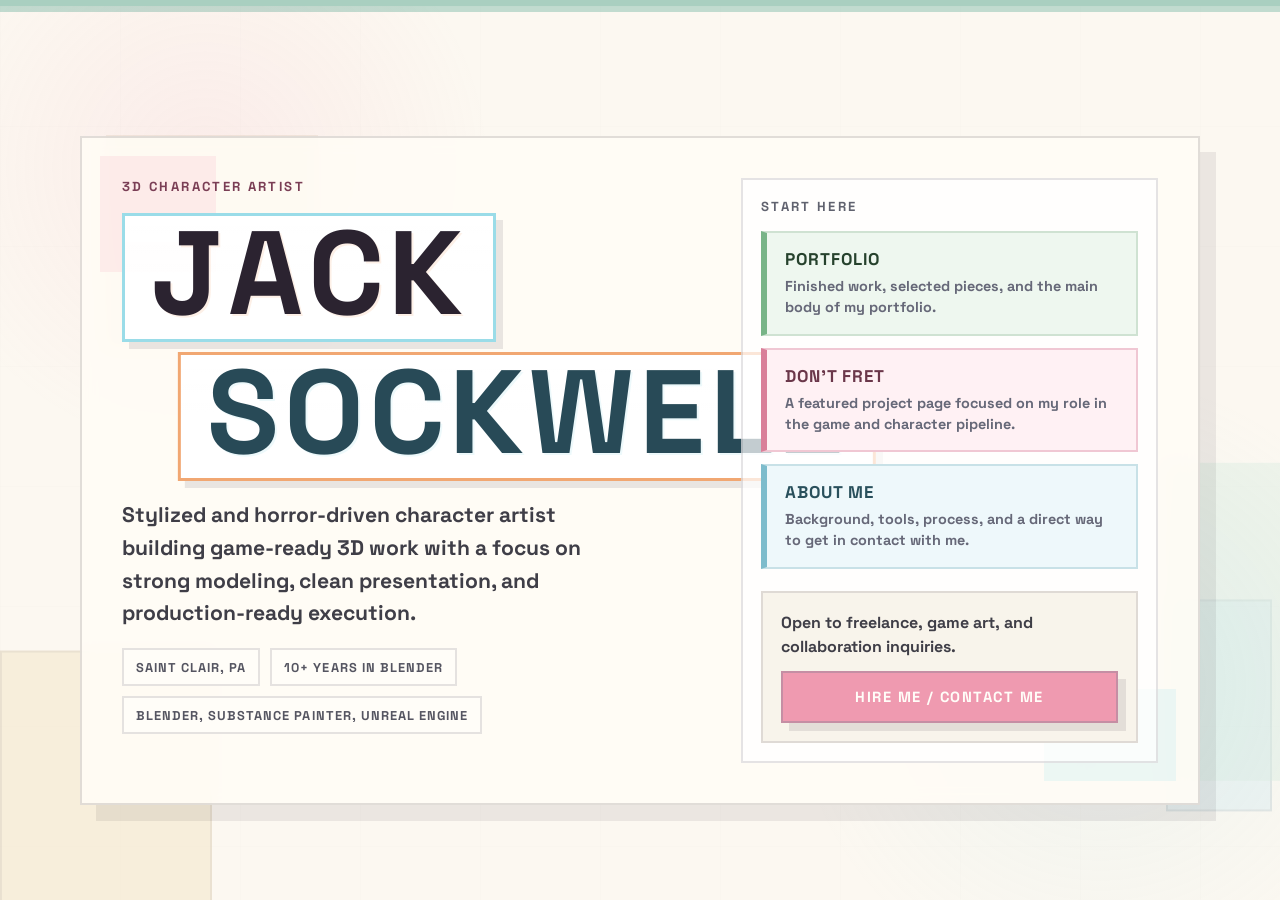
==== commit ca8560e8: "g" ====
--- a/index.html
+++ b/index.html
@@ -5,7 +5,7 @@
   <meta name="viewport" content="width=device-width, initial-scale=1.0" />
   <title>Jack Sockwell</title>
   <meta name="description" content="Jack Sockwell portfolio and projects." />
-  <link rel="stylesheet" href="styles.css?v=20260410-soft1" />
+  <link rel="stylesheet" href="styles.css?v=20260410-home1" />
 </head>
 <body class="page-home">
   <main class="site-shell" id="siteShell">
@@ -15,41 +15,54 @@
     <div class="bg-line bg-line-top" data-depth="18"></div>
     <div class="bg-line bg-line-right" data-depth="20"></div>
 
-    <div class="home-support-corner">
-      <div class="support-cta">
-        <a class="support-link support-link-home" href="https://paypal.me/jacksockwell" target="_blank" rel="noreferrer">Like my work? Throw me a tip</a>
-      </div>
-    </div>
+    <section class="hero-home">
+      <div class="home-hero-card">
+        <div class="home-primary-panel">
+          <p class="home-kicker">3D Character Artist</p>
 
-    <div class="home-construction-row">
-      <div class="construction-banner" role="note" aria-label="Under construction, actively updating this site">
-        <span class="construction-copy">
-          <span class="construction-title">UNDER CONSTRUCTION</span>
-          <span class="construction-note">actively updating this site</span>
-        </span>
-      </div>
-    </div>
+          <h1 class="hero-name">
+            <span class="hero-name-line hero-name-line-top">Jack</span>
+            <span class="hero-name-line hero-name-line-bottom">Sockwell</span>
+          </h1>
 
-    <section class="hero-home">
-      <div class="hero-stack">
-        <h1 class="hero-name">
-          <span class="hero-name-line hero-name-line-top">Jack</span>
-          <span class="hero-name-line hero-name-line-bottom">Sockwell</span>
-        </h1>
+          <p class="home-lead">
+            Stylized and horror-driven character artist building game-ready 3D work with a focus on strong modeling, clean presentation, and production-ready execution.
+          </p>
 
-        <nav class="hero-actions" aria-label="Primary">
-          <a class="action-block block-portfolio" href="portfolio.html"><span class="action-label">Portfolio</span></a>
-          <a class="action-block block-fret" href="dont-fret.html"><span class="action-label">Don't Fret</span></a>
-          <a class="action-block block-about" href="about.html"><span class="action-label">About Me</span></a>
-        </nav>
+          <div class="home-meta" aria-label="Quick facts">
+            <span class="home-meta-chip">Saint Clair, PA</span>
+            <span class="home-meta-chip">10+ years in Blender</span>
+            <span class="home-meta-chip">Blender, Substance Painter, Unreal Engine</span>
+          </div>
+        </div>
+
+        <aside class="home-secondary-panel" aria-label="Primary navigation">
+          <p class="home-section-label">Start Here</p>
+
+          <nav class="hero-actions" aria-label="Primary">
+            <a class="action-block block-portfolio" href="portfolio.html">
+              <span class="action-label">Portfolio</span>
+              <span class="action-note">Finished work, selected pieces, and the main body of my portfolio.</span>
+            </a>
+            <a class="action-block block-fret" href="dont-fret.html">
+              <span class="action-label">Don't Fret</span>
+              <span class="action-note">A featured project page focused on my role in the game and character pipeline.</span>
+            </a>
+            <a class="action-block block-about" href="about.html">
+              <span class="action-label">About Me</span>
+              <span class="action-note">Background, tools, process, and a direct way to get in contact with me.</span>
+            </a>
+          </nav>
+
+          <div class="home-contact-card">
+            <p class="home-contact-title">Open to freelance, game art, and collaboration inquiries.</p>
+            <a class="home-contact-link" href="about.html#contact-panel">Hire Me / Contact Me</a>
+          </div>
+        </aside>
       </div>
     </section>
-
-    <div class="home-bottom-cta">
-      <a class="hire-me-link" href="about.html#contact-panel"><span class="hire-me-label">HIRE ME</span></a>
-    </div>
   </main>
 
-  <script src="script.js?v=20260407aa"></script>
+  <script src="script.js?v=20260410-home1"></script>
 </body>
 </html>
--- a/styles.css
+++ b/styles.css
@@ -899,6 +899,290 @@
   text-shadow: none;
 }
 
+/* Focused home landing page */
+.page-home .site-shell {
+  display: block;
+  min-height: 100vh;
+  padding-block: 40px 34px;
+  background: var(--paper);
+}
+
+.page-home .site-shell::before {
+  background:
+    linear-gradient(rgba(43, 35, 48, 0.045) 1px, transparent 1px),
+    linear-gradient(90deg, rgba(43, 35, 48, 0.045) 1px, transparent 1px);
+  background-size: 120px 120px;
+  opacity: 0.18;
+}
+
+.page-home .site-shell::after {
+  background:
+    radial-gradient(circle at 16% 18%, rgba(242, 154, 178, 0.12), transparent 22%),
+    radial-gradient(circle at 86% 76%, rgba(146, 217, 231, 0.12), transparent 24%);
+  opacity: 1;
+}
+
+.page-home .bg-block,
+.page-home .bg-line-right {
+  display: block;
+  opacity: 0.42;
+  filter: saturate(0.8);
+}
+
+.page-home .bg-line-top {
+  opacity: 0.7;
+}
+
+.page-home .hero-home {
+  position: relative;
+  z-index: 1;
+  width: min(1120px, 100%);
+  margin: clamp(3rem, 10vh, 6rem) auto 0;
+}
+
+.page-home .home-hero-card {
+  position: relative;
+  display: grid;
+  grid-template-columns: minmax(0, 1.35fr) minmax(320px, 0.95fr);
+  gap: 26px;
+  padding: clamp(26px, 4vw, 40px);
+  border: 2px solid rgba(43, 35, 48, 0.14);
+  background: rgba(255, 252, 245, 0.9);
+  box-shadow: 16px 16px 0 rgba(43, 35, 48, 0.08);
+  backdrop-filter: blur(8px);
+}
+
+.page-home .home-hero-card::before {
+  content: "";
+  position: absolute;
+  inset: 18px auto auto 18px;
+  width: 116px;
+  height: 116px;
+  background: rgba(242, 154, 178, 0.16);
+  pointer-events: none;
+}
+
+.page-home .home-hero-card::after {
+  content: "";
+  position: absolute;
+  right: 22px;
+  bottom: 22px;
+  width: 132px;
+  height: 92px;
+  background: rgba(146, 217, 231, 0.16);
+  pointer-events: none;
+}
+
+.page-home .home-primary-panel,
+.page-home .home-secondary-panel {
+  position: relative;
+  z-index: 1;
+}
+
+.page-home .home-primary-panel {
+  display: grid;
+  align-content: start;
+  gap: 18px;
+}
+
+.page-home .home-secondary-panel {
+  display: grid;
+  align-content: start;
+  gap: 16px;
+  padding: 18px;
+  border: 2px solid rgba(43, 35, 48, 0.12);
+  background: rgba(255, 255, 255, 0.72);
+}
+
+.page-home .home-kicker,
+.page-home .home-section-label {
+  margin: 0;
+  font-size: 0.82rem;
+  font-weight: 900;
+  letter-spacing: 0.18em;
+  text-transform: uppercase;
+}
+
+.page-home .home-kicker {
+  color: #7a3e55;
+}
+
+.page-home .home-section-label {
+  color: #60626f;
+}
+
+.page-home .hero-name {
+  justify-items: start;
+  gap: 10px;
+  font-size: clamp(4rem, 10vw, 7.4rem);
+}
+
+.page-home .hero-name-line {
+  border-width: 3px;
+  box-shadow: 7px 7px 0 rgba(43, 35, 48, 0.1);
+}
+
+.page-home .hero-name-line-top {
+  transform: translateX(0);
+}
+
+.page-home .hero-name-line-bottom {
+  transform: translateX(8%);
+}
+
+.page-home .home-lead {
+  margin: 0;
+  max-width: 37ch;
+  color: #3f3e47;
+  font-size: clamp(1.1rem, 2vw, 1.32rem);
+  line-height: 1.55;
+  font-weight: 700;
+}
+
+.page-home .home-meta {
+  display: flex;
+  flex-wrap: wrap;
+  gap: 10px;
+}
+
+.page-home .home-meta-chip {
+  display: inline-flex;
+  align-items: center;
+  min-height: 38px;
+  padding: 8px 12px;
+  border: 2px solid rgba(43, 35, 48, 0.12);
+  background: #fffdf8;
+  color: #555561;
+  font-size: 0.8rem;
+  font-weight: 800;
+  letter-spacing: 0.08em;
+  text-transform: uppercase;
+}
+
+.page-home .hero-actions {
+  display: grid;
+  grid-template-columns: 1fr;
+  gap: 12px;
+  width: 100%;
+  max-width: none;
+}
+
+.page-home .action-block {
+  min-height: 92px;
+  display: grid;
+  justify-items: start;
+  align-content: start;
+  gap: 8px;
+  padding: 18px 18px 16px;
+  border: 2px solid rgba(43, 35, 48, 0.12);
+  box-shadow: none;
+  transform: none;
+  backdrop-filter: none;
+}
+
+.page-home .action-block:hover,
+.page-home .action-block:focus-visible {
+  transform: translate(-3px, -3px);
+  box-shadow: 8px 8px 0 rgba(43, 35, 48, 0.08);
+}
+
+.page-home .action-label {
+  font-size: 1.06rem;
+  letter-spacing: 0.06em;
+  text-align: left;
+  white-space: normal;
+}
+
+.page-home .action-note {
+  display: block;
+  color: #666878;
+  font-size: 0.9rem;
+  line-height: 1.45;
+  font-weight: 700;
+  text-transform: none;
+  letter-spacing: 0;
+}
+
+.page-home .block-portfolio,
+.page-home .block-fret,
+.page-home .block-about {
+  background-image: none;
+  border-left-width: 6px;
+}
+
+.page-home .block-portfolio {
+  background: #eef7ef;
+  border-color: #cfe2d2;
+  border-left-color: #78b487;
+}
+
+.page-home .block-portfolio .action-label {
+  color: #26422d;
+}
+
+.page-home .block-fret {
+  background: #fff1f4;
+  border-color: #f0c7d3;
+  border-left-color: #d97f99;
+}
+
+.page-home .block-fret .action-label {
+  color: #6b374a;
+}
+
+.page-home .block-about {
+  background: #eef8fb;
+  border-color: #c8e1e7;
+  border-left-color: #7dbccc;
+}
+
+.page-home .block-about .action-label {
+  color: #29505c;
+}
+
+.page-home .home-contact-card {
+  display: grid;
+  gap: 12px;
+  margin-top: 6px;
+  padding: 18px;
+  border: 2px solid rgba(43, 35, 48, 0.12);
+  background: #f8f4eb;
+}
+
+.page-home .home-contact-title {
+  margin: 0;
+  color: #3f3e47;
+  font-size: 1rem;
+  line-height: 1.5;
+  font-weight: 700;
+}
+
+.page-home .home-contact-link {
+  display: inline-flex;
+  justify-content: center;
+  align-items: center;
+  min-height: 52px;
+  padding: 12px 18px;
+  border: 2px solid #c58ea4;
+  background: #ef9ab0;
+  color: #fffdf8;
+  text-decoration: none;
+  text-transform: uppercase;
+  font-size: 0.92rem;
+  font-weight: 900;
+  letter-spacing: 0.1em;
+  box-shadow: 8px 8px 0 rgba(43, 35, 48, 0.1);
+  transition: transform 0.14s ease, box-shadow 0.14s ease, background 0.14s ease;
+}
+
+.page-home .home-contact-link:hover,
+.page-home .home-contact-link:focus-visible {
+  transform: translate(-3px, -3px);
+  background: #e88ca5;
+  box-shadow: 10px 10px 0 rgba(43, 35, 48, 0.12);
+  outline: none;
+}
+
 .panel-close,
 .back-link {
   display: inline-grid;
@@ -3802,6 +4086,14 @@
     justify-self: center;
   }
 
+  .page-home .home-hero-card {
+    grid-template-columns: 1fr;
+  }
+
+  .page-home .home-secondary-panel {
+    padding: 16px;
+  }
+
   .action-label {
     font-size: 1rem;
     letter-spacing: 0.07em;
@@ -3840,6 +4132,10 @@
 @media (max-width: 700px) {
   .site-shell {
     padding: 18px;
+  }
+
+  .page-home .site-shell {
+    padding-block: 24px 20px;
   }
 
   .home-support-corner {
@@ -3900,12 +4196,35 @@
     padding-block: 24px 18px;
   }
 
-  .hero-home {
-    margin-top: 1.4rem;
-  }
-
-  .hero-actions {
+  .page-home .hero-home {
+    margin-top: 1rem;
+  }
+
+  .page-home .home-hero-card {
+    gap: 18px;
+    padding: 20px;
+  }
+
+  .page-home .hero-name {
+    font-size: clamp(3rem, 16vw, 5rem);
+  }
+
+  .page-home .hero-name-line-bottom {
+    transform: translateX(0);
+  }
+
+  .page-home .hero-actions {
     max-width: 100%;
+  }
+
+  .page-home .action-block {
+    min-height: 0;
+    padding: 16px;
+  }
+
+  .page-home .home-meta {
+    flex-direction: column;
+    align-items: flex-start;
   }
 
   .square-banner {
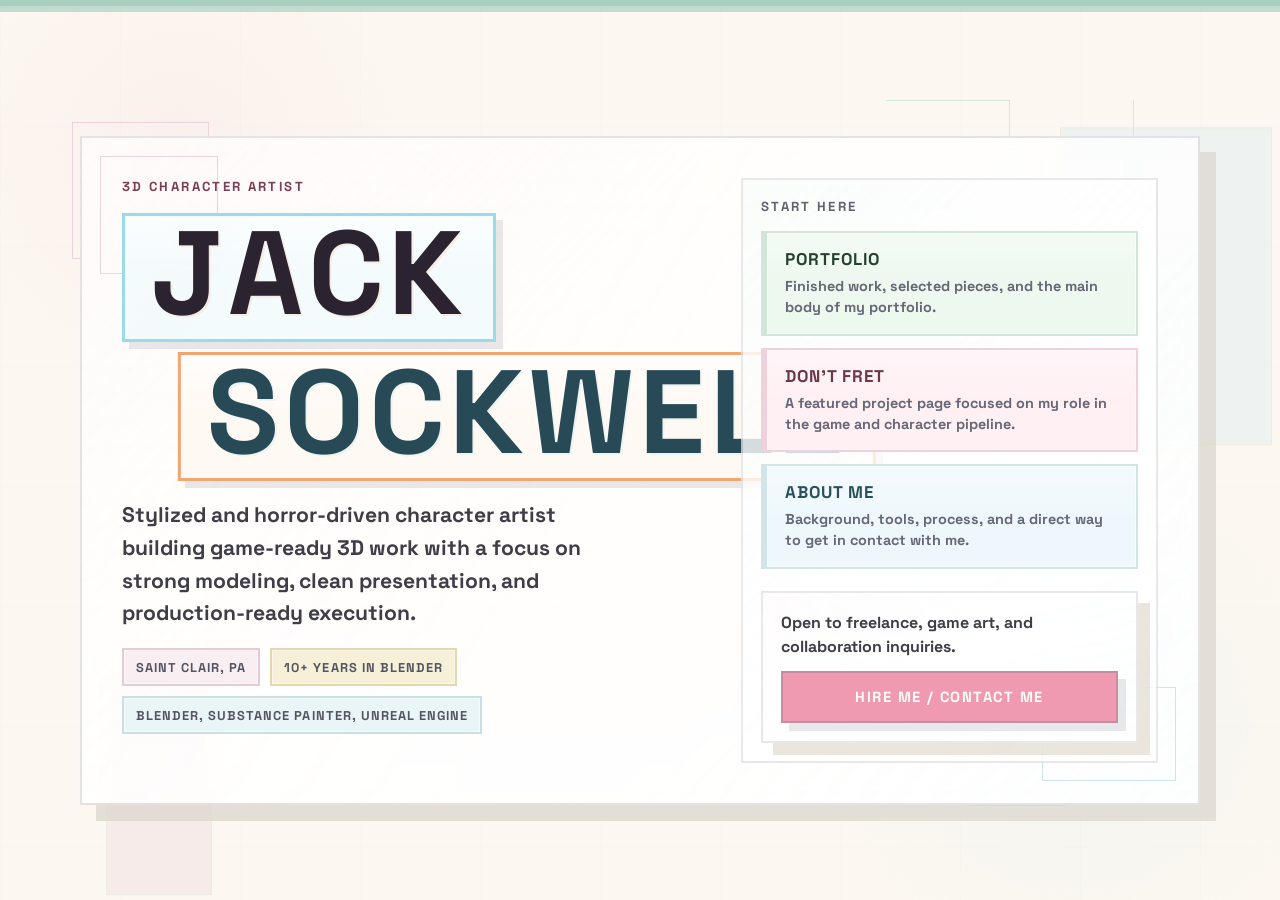
==== commit ccf69144: "v" ====
--- a/index.html
+++ b/index.html
@@ -5,7 +5,7 @@
   <meta name="viewport" content="width=device-width, initial-scale=1.0" />
   <title>Jack Sockwell</title>
   <meta name="description" content="Jack Sockwell portfolio and projects." />
-  <link rel="stylesheet" href="styles.css?v=20260410-home1" />
+  <link rel="stylesheet" href="styles.css?v=20260410-pastel1" />
 </head>
 <body class="page-home">
   <main class="site-shell" id="siteShell">
--- a/styles.css
+++ b/styles.css
@@ -30,6 +30,445 @@
   --contact-violet: #e8e2ff;
 }
 
+/* Calmer About page redesign */
+.page-about .site-shell {
+  display: block;
+  min-height: 100vh;
+  padding-block: 40px 34px;
+  background: var(--paper);
+}
+
+.page-about .site-shell::before {
+  background:
+    linear-gradient(rgba(43, 35, 48, 0.045) 1px, transparent 1px),
+    linear-gradient(90deg, rgba(43, 35, 48, 0.045) 1px, transparent 1px);
+  background-size: 128px 128px;
+  opacity: 0.3;
+}
+
+.page-about .site-shell::after {
+  background: none;
+  opacity: 0;
+}
+
+.page-about .bg-block,
+.page-about .bg-line-right {
+  display: block;
+  opacity: 0.3;
+  filter: saturate(0.72);
+}
+
+.page-about .bg-line-top {
+  opacity: 0.72;
+}
+
+.page-about .bg-line-right {
+  opacity: 0.22;
+}
+
+.page-about .about-page {
+  width: min(1120px, 100%);
+}
+
+.page-about .about-topbar-clean {
+  align-items: end;
+  margin-bottom: 26px;
+}
+
+.page-about .about-heading-clean {
+  display: grid;
+  gap: 14px;
+  max-width: 48rem;
+}
+
+.page-about .about-kicker,
+.page-about .about-card-label,
+.page-about .about-section-label {
+  margin: 0;
+  font-size: 0.82rem;
+  font-weight: 900;
+  letter-spacing: 0.18em;
+  text-transform: uppercase;
+}
+
+.page-about .about-kicker {
+  color: #7a3e55;
+}
+
+.page-about .about-card-label,
+.page-about .about-section-label {
+  color: #60626f;
+}
+
+.page-about .about-display-title {
+  margin: 0;
+  color: #2f3139;
+  font-family: var(--font-ui);
+  font-size: clamp(3.8rem, 9vw, 6.5rem);
+  line-height: 0.9;
+  letter-spacing: 0.04em;
+  text-transform: uppercase;
+  text-wrap: balance;
+}
+
+.page-about .about-display-lead {
+  margin: 0;
+  max-width: 40ch;
+  color: #41404a;
+  font-size: clamp(1.08rem, 2vw, 1.28rem);
+  line-height: 1.58;
+  font-weight: 700;
+}
+
+.page-about .about-back-link-clean {
+  min-height: 52px;
+  padding: 12px 18px;
+  border: 2px solid rgba(43, 35, 48, 0.12);
+  background: rgba(255, 255, 255, 0.78);
+  color: #3f3e47;
+  box-shadow: none;
+  letter-spacing: 0.08em;
+}
+
+.page-about .about-back-link-clean:hover,
+.page-about .about-back-link-clean:focus-visible {
+  transform: translate(-3px, -3px);
+  box-shadow: 8px 8px 0 rgba(43, 35, 48, 0.08);
+}
+
+.page-about .about-overview-card {
+  position: relative;
+  display: grid;
+  grid-template-columns: minmax(0, 1.35fr) minmax(280px, 0.95fr);
+  gap: 24px;
+  margin-bottom: 28px;
+  padding: clamp(24px, 4vw, 36px);
+  border: 2px solid rgba(43, 35, 48, 0.14);
+  background: rgba(255, 252, 245, 0.9);
+  box-shadow: 16px 16px 0 rgba(43, 35, 48, 0.08);
+  backdrop-filter: blur(8px);
+  overflow: hidden;
+}
+
+.page-about .about-overview-card::before {
+  content: "";
+  position: absolute;
+  inset: 18px auto auto 18px;
+  width: 110px;
+  height: 110px;
+  background: rgba(242, 154, 178, 0.16);
+  pointer-events: none;
+}
+
+.page-about .about-overview-card::after {
+  content: "";
+  position: absolute;
+  right: 24px;
+  bottom: 24px;
+  width: 128px;
+  height: 92px;
+  background: rgba(146, 217, 231, 0.16);
+  pointer-events: none;
+}
+
+.page-about .about-overview-primary,
+.page-about .about-overview-secondary {
+  position: relative;
+  z-index: 1;
+}
+
+.page-about .about-overview-primary {
+  display: grid;
+  align-content: start;
+  gap: 18px;
+}
+
+.page-about .about-overview-title {
+  margin: 0;
+  max-width: 18ch;
+  color: #2f3139;
+  font-size: clamp(2rem, 4vw, 3rem);
+  line-height: 1.03;
+  text-wrap: balance;
+}
+
+.page-about .about-overview-copy {
+  margin: 0;
+  max-width: 42ch;
+  color: #4a4953;
+  font-size: 1.08rem;
+  line-height: 1.68;
+  font-weight: 700;
+}
+
+.page-about .about-meta-list {
+  display: flex;
+  flex-wrap: wrap;
+  gap: 10px;
+}
+
+.page-about .about-meta-chip {
+  display: inline-flex;
+  align-items: center;
+  min-height: 38px;
+  padding: 8px 12px;
+  border: 2px solid rgba(43, 35, 48, 0.12);
+  background: #fffdf8;
+  color: #555561;
+  font-size: 0.8rem;
+  font-weight: 800;
+  letter-spacing: 0.08em;
+  text-transform: uppercase;
+}
+
+.page-about .about-cta-row {
+  display: flex;
+  flex-wrap: wrap;
+  gap: 12px;
+}
+
+.page-about .about-primary-link {
+  display: inline-flex;
+  justify-content: center;
+  align-items: center;
+  min-height: 52px;
+  padding: 12px 18px;
+  border: 2px solid #c58ea4;
+  background: #ef9ab0;
+  color: #fffdf8;
+  text-decoration: none;
+  text-transform: uppercase;
+  font-size: 0.88rem;
+  font-weight: 900;
+  letter-spacing: 0.08em;
+  transition: transform 0.14s ease, box-shadow 0.14s ease, background-color 0.14s ease;
+}
+
+.page-about .about-primary-link:hover,
+.page-about .about-primary-link:focus-visible {
+  transform: translate(-3px, -3px);
+  background: #e88ca5;
+  box-shadow: 10px 10px 0 rgba(43, 35, 48, 0.12);
+  outline: none;
+}
+
+.page-about .about-overview-secondary {
+  display: grid;
+  align-content: start;
+  gap: 18px;
+  padding: 18px;
+  border: 2px solid rgba(43, 35, 48, 0.12);
+  background: rgba(255, 255, 255, 0.72);
+}
+
+.page-about .about-detail-block {
+  display: grid;
+  gap: 12px;
+}
+
+.page-about .about-detail-list {
+  margin: 0;
+  padding: 0;
+  list-style: none;
+  display: grid;
+  gap: 10px;
+}
+
+.page-about .about-detail-list li {
+  padding: 12px 14px;
+  border: 1px solid rgba(43, 35, 48, 0.12);
+  background: #fffdf8;
+  color: #4a4953;
+  font-size: 0.98rem;
+  line-height: 1.5;
+  font-weight: 700;
+}
+
+.page-about .about-story-panel-clean,
+.page-about .about-social-panel,
+.page-about .about-contact-panel {
+  position: relative;
+  z-index: 1;
+  margin-top: 26px;
+  padding: 28px;
+  border: 2px solid rgba(43, 35, 48, 0.14);
+  background: rgba(255, 252, 245, 0.92);
+  box-shadow: 12px 12px 0 rgba(43, 35, 48, 0.06);
+}
+
+.page-about .about-section-intro {
+  display: grid;
+  gap: 10px;
+  margin-bottom: 20px;
+}
+
+.page-about .about-section-heading {
+  margin: 0;
+  max-width: 18ch;
+  color: #2f3139;
+  font-size: clamp(1.7rem, 3.5vw, 2.6rem);
+  line-height: 1.08;
+  text-wrap: balance;
+}
+
+.page-about .about-story-copy-clean {
+  min-height: 0;
+  padding: 0;
+  border: 0;
+  background: transparent;
+  box-shadow: none;
+}
+
+.page-about .about-story-copy-clean p {
+  max-width: 72ch;
+  margin: 0 0 16px;
+  color: #403f48;
+  font-size: 1.08rem;
+  line-height: 1.76;
+  font-weight: 600;
+}
+
+.page-about .about-story-copy-clean p:last-child {
+  margin-bottom: 0;
+}
+
+.page-about .about-story-lead {
+  color: #2f3139;
+  font-size: 1.14rem;
+}
+
+.page-about .about-social-panel .social-grid {
+  gap: 14px;
+}
+
+.page-about .about-social-panel .social-card {
+  min-height: 0;
+  padding: 16px 18px;
+  border: 2px solid rgba(43, 35, 48, 0.12);
+  box-shadow: none;
+}
+
+.page-about .about-social-panel .social-card:hover,
+.page-about .about-social-panel .social-card:focus-visible {
+  transform: translate(-3px, -3px);
+  box-shadow: 8px 8px 0 rgba(43, 35, 48, 0.08);
+}
+
+.page-about .about-social-panel .social-card-pink {
+  background: #f9e8ed;
+}
+
+.page-about .about-social-panel .social-card-green {
+  background: #e8f3f5;
+}
+
+.page-about .about-social-panel .social-card-orange {
+  background: #f9eee3;
+}
+
+.page-about .about-social-panel .social-card-ink {
+  background: #eceaf6;
+}
+
+.page-about .about-contact-panel {
+  scroll-margin-top: 28px;
+}
+
+.page-about .contact-layout {
+  grid-template-columns: minmax(0, 0.86fr) minmax(0, 1.14fr);
+}
+
+.page-about .contact-copy {
+  gap: 16px;
+}
+
+.page-about .contact-lead,
+.page-about .contact-note {
+  color: #4a4953;
+}
+
+.page-about .contact-email {
+  border-width: 2px;
+  border-color: rgba(170, 146, 210, 0.6);
+  background: #f1e5ff;
+  box-shadow: none;
+}
+
+.page-about .contact-input,
+.page-about .contact-textarea {
+  border-width: 2px;
+  border-color: rgba(43, 35, 48, 0.16);
+  background: rgba(255, 255, 255, 0.84);
+  color: #2f3139;
+  font-weight: 600;
+  box-shadow: none;
+}
+
+.page-about .contact-input::placeholder,
+.page-about .contact-textarea::placeholder {
+  color: rgba(47, 49, 57, 0.56);
+}
+
+.page-about .contact-input:focus-visible,
+.page-about .contact-textarea:focus-visible {
+  transform: translate(-2px, -2px);
+  box-shadow: 8px 8px 0 rgba(43, 35, 48, 0.08);
+}
+
+.page-about .contact-submit {
+  border-width: 2px;
+  border-color: rgba(131, 185, 198, 0.75);
+  background: #e2f2f6;
+  box-shadow: none;
+}
+
+.page-about .contact-submit:hover,
+.page-about .contact-submit:focus-visible {
+  box-shadow: 8px 8px 0 rgba(43, 35, 48, 0.08);
+}
+
+@media (max-width: 980px) {
+  .page-about .about-overview-card {
+    grid-template-columns: 1fr;
+  }
+
+  .page-about .about-back-link-clean {
+    justify-self: start;
+  }
+}
+
+@media (max-width: 700px) {
+  .page-about .site-shell {
+    padding-block: 24px 20px;
+  }
+
+  .page-about .about-display-title {
+    font-size: clamp(3rem, 16vw, 5rem);
+  }
+
+  .page-about .about-overview-card,
+  .page-about .about-story-panel-clean,
+  .page-about .about-social-panel,
+  .page-about .about-contact-panel {
+    padding: 20px;
+    box-shadow: 8px 8px 0 rgba(43, 35, 48, 0.08);
+  }
+
+  .page-about .about-meta-list {
+    flex-direction: column;
+    align-items: flex-start;
+  }
+
+  .page-about .contact-layout {
+    grid-template-columns: 1fr;
+  }
+
+  .page-about .about-section-heading,
+  .page-about .about-overview-title {
+    max-width: none;
+  }
+}
+
 * {
   box-sizing: border-box;
 }
@@ -4406,3 +4845,273 @@
     bottom: 36px;
   }
 }
+
+/* Final About overrides after legacy rules */
+.page-about .site-shell {
+  display: block;
+  min-height: 100vh;
+  padding-block: 40px 34px;
+  background: var(--paper);
+}
+
+.page-about .site-shell::before {
+  background:
+    linear-gradient(rgba(43, 35, 48, 0.045) 1px, transparent 1px),
+    linear-gradient(90deg, rgba(43, 35, 48, 0.045) 1px, transparent 1px);
+  background-size: 128px 128px;
+  opacity: 0.3;
+}
+
+.page-about .site-shell::after {
+  background: none;
+  opacity: 0;
+}
+
+.page-about .bg-block,
+.page-about .bg-line-right {
+  display: block;
+  opacity: 0.3;
+  filter: saturate(0.72);
+}
+
+.page-about .bg-line-top {
+  opacity: 0.72;
+}
+
+.page-about .bg-line-right {
+  opacity: 0.22;
+}
+
+.page-about .about-back-link-clean {
+  min-height: 52px;
+  padding: 12px 18px;
+  border: 2px solid rgba(43, 35, 48, 0.12);
+  background: rgba(255, 255, 255, 0.78);
+  color: #3f3e47;
+  box-shadow: none;
+  letter-spacing: 0.08em;
+}
+
+.page-about .about-back-link-clean:hover,
+.page-about .about-back-link-clean:focus-visible {
+  transform: translate(-3px, -3px);
+  box-shadow: 8px 8px 0 rgba(43, 35, 48, 0.08);
+}
+
+@media (max-width: 700px) {
+  .page-about .site-shell {
+    padding-block: 24px 20px;
+  }
+}
+
+/* Pastel square-line polish for home/about */
+.page-home .site-shell,
+.page-about .site-shell {
+  background:
+    radial-gradient(circle at top left, rgba(255, 255, 255, 0.82), transparent 30%),
+    linear-gradient(180deg, #fdf9f2 0%, #fbf7ee 100%);
+}
+
+.page-home .site-shell::after,
+.page-about .site-shell::after {
+  opacity: 1;
+  background:
+    radial-gradient(circle at 14% 16%, rgba(246, 212, 223, 0.22), transparent 18%),
+    radial-gradient(circle at 84% 80%, rgba(210, 234, 240, 0.22), transparent 20%),
+    linear-gradient(rgba(230, 205, 217, 0.88), rgba(230, 205, 217, 0.88)) 72px 116px / 136px 1px no-repeat,
+    linear-gradient(rgba(230, 205, 217, 0.88), rgba(230, 205, 217, 0.88)) 72px 116px / 1px 136px no-repeat,
+    linear-gradient(rgba(230, 205, 217, 0.88), rgba(230, 205, 217, 0.88)) 208px 116px / 1px 136px no-repeat,
+    linear-gradient(rgba(230, 205, 217, 0.88), rgba(230, 205, 217, 0.88)) 72px 252px / 136px 1px no-repeat,
+    linear-gradient(rgba(208, 230, 218, 0.9), rgba(208, 230, 218, 0.9)) calc(100% - 270px) 94px / 124px 1px no-repeat,
+    linear-gradient(rgba(208, 230, 218, 0.9), rgba(208, 230, 218, 0.9)) calc(100% - 270px) 94px / 1px 124px no-repeat,
+    linear-gradient(rgba(208, 230, 218, 0.9), rgba(208, 230, 218, 0.9)) calc(100% - 146px) 94px / 1px 124px no-repeat,
+    linear-gradient(rgba(208, 230, 218, 0.9), rgba(208, 230, 218, 0.9)) calc(100% - 270px) 218px / 124px 1px no-repeat,
+    linear-gradient(rgba(241, 226, 183, 0.94), rgba(241, 226, 183, 0.94)) 104px calc(100% - 210px) / 110px 1px no-repeat,
+    linear-gradient(rgba(241, 226, 183, 0.94), rgba(241, 226, 183, 0.94)) 104px calc(100% - 210px) / 1px 110px no-repeat,
+    linear-gradient(rgba(241, 226, 183, 0.94), rgba(241, 226, 183, 0.94)) 214px calc(100% - 210px) / 1px 110px no-repeat,
+    linear-gradient(rgba(241, 226, 183, 0.94), rgba(241, 226, 183, 0.94)) 104px calc(100% - 100px) / 110px 1px no-repeat,
+    linear-gradient(rgba(203, 225, 236, 0.9), rgba(203, 225, 236, 0.9)) calc(100% - 214px) calc(100% - 190px) / 96px 1px no-repeat,
+    linear-gradient(rgba(203, 225, 236, 0.9), rgba(203, 225, 236, 0.9)) calc(100% - 214px) calc(100% - 190px) / 1px 96px no-repeat,
+    linear-gradient(rgba(203, 225, 236, 0.9), rgba(203, 225, 236, 0.9)) calc(100% - 118px) calc(100% - 190px) / 1px 96px no-repeat,
+    linear-gradient(rgba(203, 225, 236, 0.9), rgba(203, 225, 236, 0.9)) calc(100% - 214px) calc(100% - 94px) / 96px 1px no-repeat;
+  opacity: 1;
+}
+
+.page-home .bg-block,
+.page-home .bg-line-right,
+.page-about .bg-block,
+.page-about .bg-line-right {
+  border: 1px solid rgba(43, 35, 48, 0.06);
+  box-shadow: none;
+}
+
+.page-home .bg-block-pink,
+.page-about .bg-block-pink {
+  background: rgba(246, 221, 231, 0.24);
+  border-color: rgba(230, 198, 212, 0.66);
+}
+
+.page-home .bg-block-green,
+.page-about .bg-block-green {
+  background: rgba(220, 239, 227, 0.24);
+  border-color: rgba(191, 225, 204, 0.66);
+}
+
+.page-home .bg-block-yellow,
+.page-about .bg-block-yellow {
+  background: rgba(247, 235, 198, 0.24);
+  border-color: rgba(228, 211, 152, 0.68);
+}
+
+.page-home .bg-line-right,
+.page-about .bg-line-right {
+  background: rgba(214, 234, 241, 0.2);
+  border-color: rgba(186, 214, 223, 0.62);
+}
+
+.page-home .home-hero-card,
+.page-about .about-overview-card {
+  border-color: rgba(43, 35, 48, 0.12);
+  background:
+    linear-gradient(180deg, rgba(255, 255, 255, 0.78), rgba(255, 255, 255, 0.88)),
+    linear-gradient(135deg, rgba(248, 226, 234, 0.62), rgba(255, 255, 255, 0) 36%),
+    linear-gradient(315deg, rgba(219, 241, 246, 0.56), rgba(255, 255, 255, 0) 34%),
+    linear-gradient(120deg, rgba(248, 237, 204, 0.34), rgba(255, 255, 255, 0) 52%);
+  box-shadow: 16px 16px 0 rgba(220, 214, 204, 0.72);
+}
+
+.page-home .home-hero-card::before,
+.page-about .about-overview-card::before {
+  background: transparent;
+  border: 1px solid rgba(230, 205, 217, 0.82);
+}
+
+.page-home .home-hero-card::after,
+.page-about .about-overview-card::after {
+  background: transparent;
+  border: 1px solid rgba(196, 223, 233, 0.82);
+}
+
+.page-home .home-secondary-panel,
+.page-about .about-overview-secondary {
+  background:
+    linear-gradient(180deg, rgba(255, 255, 255, 0.76), rgba(255, 255, 255, 0.72)),
+    linear-gradient(135deg, rgba(224, 240, 228, 0.58), rgba(255, 255, 255, 0) 52%);
+  border-color: rgba(43, 35, 48, 0.1);
+}
+
+.page-home .home-contact-card,
+.page-about .about-story-panel-clean,
+.page-about .about-social-panel,
+.page-about .about-contact-panel {
+  border-color: rgba(43, 35, 48, 0.1);
+  background:
+    linear-gradient(180deg, rgba(255, 255, 255, 0.74), rgba(255, 255, 255, 0.88)),
+    linear-gradient(135deg, rgba(248, 226, 234, 0.34), rgba(255, 255, 255, 0) 42%),
+    linear-gradient(315deg, rgba(219, 241, 246, 0.24), rgba(255, 255, 255, 0) 42%);
+  box-shadow: 12px 12px 0 rgba(226, 220, 209, 0.7);
+}
+
+.page-about .about-social-panel {
+  background:
+    linear-gradient(180deg, rgba(255, 255, 255, 0.74), rgba(255, 255, 255, 0.88)),
+    linear-gradient(135deg, rgba(221, 241, 229, 0.42), rgba(255, 255, 255, 0) 40%),
+    linear-gradient(315deg, rgba(247, 235, 198, 0.24), rgba(255, 255, 255, 0) 40%);
+}
+
+.page-about .about-contact-panel {
+  background:
+    linear-gradient(180deg, rgba(255, 255, 255, 0.74), rgba(255, 255, 255, 0.88)),
+    linear-gradient(135deg, rgba(219, 241, 246, 0.38), rgba(255, 255, 255, 0) 40%),
+    linear-gradient(315deg, rgba(248, 226, 234, 0.26), rgba(255, 255, 255, 0) 44%);
+}
+
+.page-home .hero-name-line-top {
+  background:
+    linear-gradient(180deg, rgba(255, 255, 255, 0.5), transparent 48%),
+    rgba(244, 251, 253, 0.98);
+}
+
+.page-home .hero-name-line-bottom {
+  background:
+    linear-gradient(180deg, rgba(255, 255, 255, 0.52), transparent 48%),
+    rgba(255, 249, 244, 0.98);
+}
+
+.page-home .home-meta-chip,
+.page-about .about-meta-chip {
+  box-shadow: inset 0 0 0 1px rgba(255, 255, 255, 0.45);
+}
+
+.page-home .home-meta-chip:nth-child(1),
+.page-about .about-meta-chip:nth-child(1) {
+  background: #f9eef2;
+  border-color: #e6cad5;
+}
+
+.page-home .home-meta-chip:nth-child(2),
+.page-about .about-meta-chip:nth-child(2) {
+  background: #f6f0d8;
+  border-color: #e3d8ad;
+}
+
+.page-home .home-meta-chip:nth-child(3),
+.page-about .about-meta-chip:nth-child(3) {
+  background: #eaf5f8;
+  border-color: #cadfe5;
+}
+
+.page-home .action-block {
+  box-shadow: inset 0 0 0 1px rgba(255, 255, 255, 0.45);
+}
+
+.page-home .block-portfolio {
+  background: linear-gradient(180deg, rgba(255, 255, 255, 0.36), transparent 50%), #edf8ef;
+  border-color: #d2e6d7;
+}
+
+.page-home .block-fret {
+  background: linear-gradient(180deg, rgba(255, 255, 255, 0.34), transparent 52%), #fff0f4;
+  border-color: #f0d1db;
+}
+
+.page-home .block-about {
+  background: linear-gradient(180deg, rgba(255, 255, 255, 0.34), transparent 52%), #eef8fc;
+  border-color: #d0e4ea;
+}
+
+.page-about .about-detail-list li {
+  background:
+    linear-gradient(180deg, rgba(255, 255, 255, 0.34), transparent 54%),
+    #fffdf8;
+  box-shadow: inset 0 0 0 1px rgba(255, 255, 255, 0.4);
+}
+
+.page-about .about-detail-list li:nth-child(odd) {
+  background:
+    linear-gradient(180deg, rgba(255, 255, 255, 0.34), transparent 54%),
+    #f8f3e6;
+}
+
+.page-about .about-detail-list li:nth-child(even) {
+  background:
+    linear-gradient(180deg, rgba(255, 255, 255, 0.34), transparent 54%),
+    #f2f8f9;
+}
+
+@media (max-width: 700px) {
+  .page-home .site-shell::after,
+  .page-about .site-shell::after {
+    background:
+      radial-gradient(circle at 18% 16%, rgba(246, 212, 223, 0.24), transparent 20%),
+      radial-gradient(circle at 82% 82%, rgba(210, 234, 240, 0.24), transparent 22%),
+      linear-gradient(rgba(230, 205, 217, 0.84), rgba(230, 205, 217, 0.84)) 28px 92px / 92px 1px no-repeat,
+      linear-gradient(rgba(230, 205, 217, 0.84), rgba(230, 205, 217, 0.84)) 28px 92px / 1px 92px no-repeat,
+      linear-gradient(rgba(230, 205, 217, 0.84), rgba(230, 205, 217, 0.84)) 120px 92px / 1px 92px no-repeat,
+      linear-gradient(rgba(230, 205, 217, 0.84), rgba(230, 205, 217, 0.84)) 28px 184px / 92px 1px no-repeat,
+      linear-gradient(rgba(208, 230, 218, 0.88), rgba(208, 230, 218, 0.88)) calc(100% - 148px) calc(100% - 180px) / 84px 1px no-repeat,
+      linear-gradient(rgba(208, 230, 218, 0.88), rgba(208, 230, 218, 0.88)) calc(100% - 148px) calc(100% - 180px) / 1px 84px no-repeat,
+      linear-gradient(rgba(208, 230, 218, 0.88), rgba(208, 230, 218, 0.88)) calc(100% - 64px) calc(100% - 180px) / 1px 84px no-repeat,
+      linear-gradient(rgba(208, 230, 218, 0.88), rgba(208, 230, 218, 0.88)) calc(100% - 148px) calc(100% - 96px) / 84px 1px no-repeat;
+  }
+}
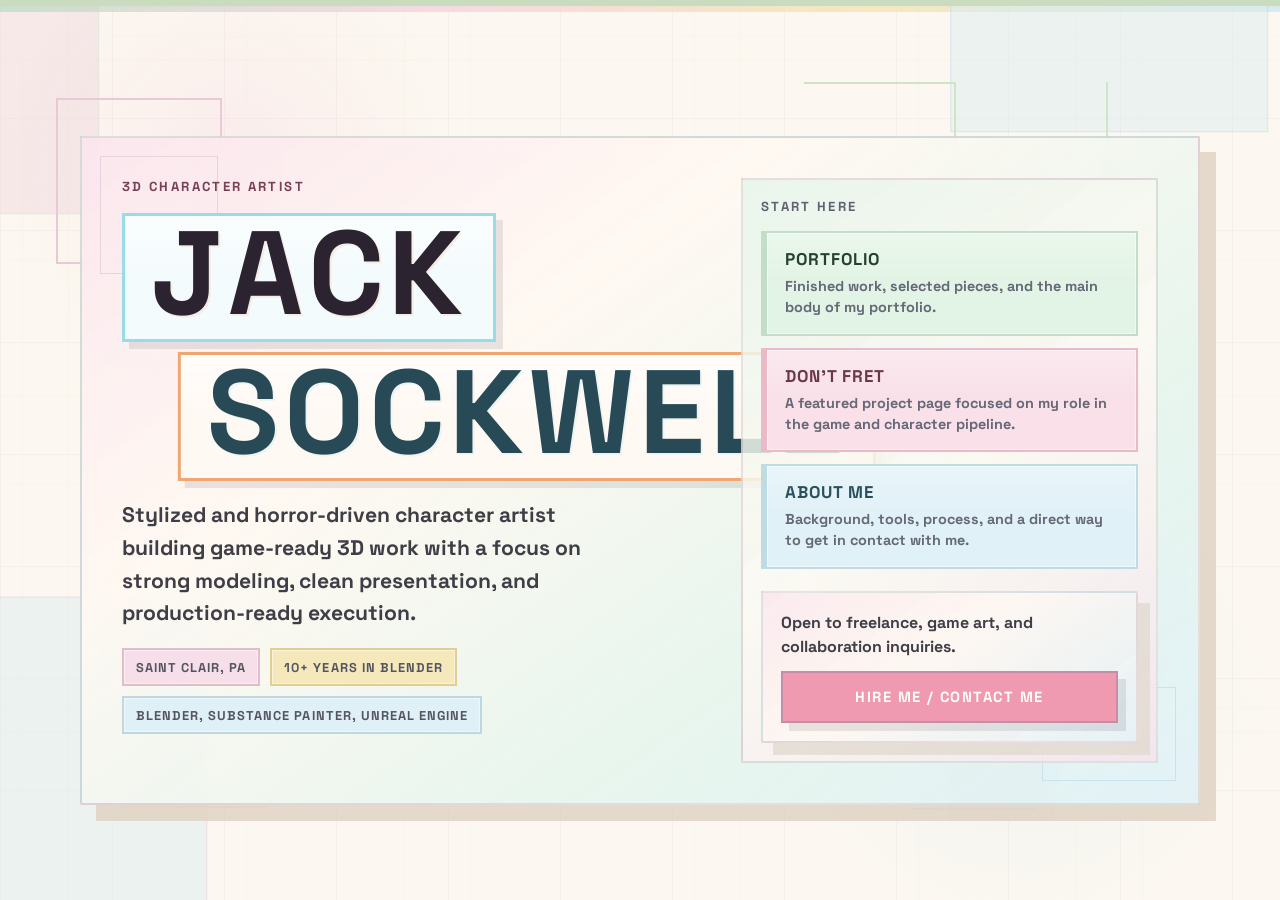
==== commit 06450f94: "d" ====
--- a/index.html
+++ b/index.html
@@ -5,7 +5,7 @@
   <meta name="viewport" content="width=device-width, initial-scale=1.0" />
   <title>Jack Sockwell</title>
   <meta name="description" content="Jack Sockwell portfolio and projects." />
-  <link rel="stylesheet" href="styles.css?v=20260410-pastel1" />
+  <link rel="stylesheet" href="styles.css?v=20260410-pastel2" />
 </head>
 <body class="page-home">
   <main class="site-shell" id="siteShell">
@@ -63,6 +63,6 @@
     </section>
   </main>
 
-  <script src="script.js?v=20260410-home1"></script>
+  <script src="script.js?v=20260410-theme2"></script>
 </body>
 </html>
--- a/styles.css
+++ b/styles.css
@@ -4908,33 +4908,65 @@
 .page-home .site-shell,
 .page-about .site-shell {
   background:
-    radial-gradient(circle at top left, rgba(255, 255, 255, 0.82), transparent 30%),
-    linear-gradient(180deg, #fdf9f2 0%, #fbf7ee 100%);
+    radial-gradient(circle at 14% 16%, rgba(248, 214, 226, 0.76), transparent 26%),
+    radial-gradient(circle at 84% 16%, rgba(221, 242, 226, 0.72), transparent 24%),
+    radial-gradient(circle at 20% 84%, rgba(247, 234, 181, 0.68), transparent 24%),
+    radial-gradient(circle at 82% 78%, rgba(208, 233, 242, 0.7), transparent 24%),
+    linear-gradient(180deg, #fcf4ea 0%, #fbf3e8 100%);
+}
+
+.page-home .site-shell::before,
+.page-about .site-shell::before {
+  background:
+    linear-gradient(rgba(232, 205, 216, 0.48) 1px, transparent 1px),
+    linear-gradient(90deg, rgba(232, 205, 216, 0.48) 1px, transparent 1px),
+    linear-gradient(rgba(214, 234, 221, 0.38) 1px, transparent 1px),
+    linear-gradient(90deg, rgba(214, 234, 221, 0.38) 1px, transparent 1px),
+    linear-gradient(rgba(235, 224, 177, 0.34) 1px, transparent 1px),
+    linear-gradient(90deg, rgba(235, 224, 177, 0.34) 1px, transparent 1px);
+  background-size:
+    112px 112px,
+    112px 112px,
+    224px 224px,
+    224px 224px,
+    336px 336px,
+    336px 336px;
+  background-position:
+    0 0,
+    0 0,
+    22px 30px,
+    22px 30px,
+    68px 54px,
+    68px 54px;
+  opacity: 0.44;
 }
 
 .page-home .site-shell::after,
 .page-about .site-shell::after {
   opacity: 1;
   background:
-    radial-gradient(circle at 14% 16%, rgba(246, 212, 223, 0.22), transparent 18%),
-    radial-gradient(circle at 84% 80%, rgba(210, 234, 240, 0.22), transparent 20%),
-    linear-gradient(rgba(230, 205, 217, 0.88), rgba(230, 205, 217, 0.88)) 72px 116px / 136px 1px no-repeat,
-    linear-gradient(rgba(230, 205, 217, 0.88), rgba(230, 205, 217, 0.88)) 72px 116px / 1px 136px no-repeat,
-    linear-gradient(rgba(230, 205, 217, 0.88), rgba(230, 205, 217, 0.88)) 208px 116px / 1px 136px no-repeat,
-    linear-gradient(rgba(230, 205, 217, 0.88), rgba(230, 205, 217, 0.88)) 72px 252px / 136px 1px no-repeat,
-    linear-gradient(rgba(208, 230, 218, 0.9), rgba(208, 230, 218, 0.9)) calc(100% - 270px) 94px / 124px 1px no-repeat,
-    linear-gradient(rgba(208, 230, 218, 0.9), rgba(208, 230, 218, 0.9)) calc(100% - 270px) 94px / 1px 124px no-repeat,
-    linear-gradient(rgba(208, 230, 218, 0.9), rgba(208, 230, 218, 0.9)) calc(100% - 146px) 94px / 1px 124px no-repeat,
-    linear-gradient(rgba(208, 230, 218, 0.9), rgba(208, 230, 218, 0.9)) calc(100% - 270px) 218px / 124px 1px no-repeat,
-    linear-gradient(rgba(241, 226, 183, 0.94), rgba(241, 226, 183, 0.94)) 104px calc(100% - 210px) / 110px 1px no-repeat,
-    linear-gradient(rgba(241, 226, 183, 0.94), rgba(241, 226, 183, 0.94)) 104px calc(100% - 210px) / 1px 110px no-repeat,
-    linear-gradient(rgba(241, 226, 183, 0.94), rgba(241, 226, 183, 0.94)) 214px calc(100% - 210px) / 1px 110px no-repeat,
-    linear-gradient(rgba(241, 226, 183, 0.94), rgba(241, 226, 183, 0.94)) 104px calc(100% - 100px) / 110px 1px no-repeat,
-    linear-gradient(rgba(203, 225, 236, 0.9), rgba(203, 225, 236, 0.9)) calc(100% - 214px) calc(100% - 190px) / 96px 1px no-repeat,
-    linear-gradient(rgba(203, 225, 236, 0.9), rgba(203, 225, 236, 0.9)) calc(100% - 214px) calc(100% - 190px) / 1px 96px no-repeat,
-    linear-gradient(rgba(203, 225, 236, 0.9), rgba(203, 225, 236, 0.9)) calc(100% - 118px) calc(100% - 190px) / 1px 96px no-repeat,
-    linear-gradient(rgba(203, 225, 236, 0.9), rgba(203, 225, 236, 0.9)) calc(100% - 214px) calc(100% - 94px) / 96px 1px no-repeat;
-  opacity: 1;
+    radial-gradient(circle at 18% 18%, rgba(247, 206, 221, 0.28), transparent 18%),
+    radial-gradient(circle at 80% 76%, rgba(206, 232, 241, 0.28), transparent 20%),
+    linear-gradient(rgba(232, 198, 213, 0.98), rgba(232, 198, 213, 0.98)) 56px 92px / 164px 2px no-repeat,
+    linear-gradient(rgba(232, 198, 213, 0.98), rgba(232, 198, 213, 0.98)) 56px 92px / 2px 164px no-repeat,
+    linear-gradient(rgba(232, 198, 213, 0.98), rgba(232, 198, 213, 0.98)) 220px 92px / 2px 164px no-repeat,
+    linear-gradient(rgba(232, 198, 213, 0.98), rgba(232, 198, 213, 0.98)) 56px 256px / 164px 2px no-repeat,
+    linear-gradient(rgba(208, 229, 197, 1), rgba(208, 229, 197, 1)) calc(100% - 324px) 76px / 152px 2px no-repeat,
+    linear-gradient(rgba(208, 229, 197, 1), rgba(208, 229, 197, 1)) calc(100% - 324px) 76px / 2px 152px no-repeat,
+    linear-gradient(rgba(208, 229, 197, 1), rgba(208, 229, 197, 1)) calc(100% - 172px) 76px / 2px 152px no-repeat,
+    linear-gradient(rgba(208, 229, 197, 1), rgba(208, 229, 197, 1)) calc(100% - 324px) 228px / 152px 2px no-repeat,
+    linear-gradient(rgba(242, 222, 151, 0.98), rgba(242, 222, 151, 0.98)) 122px calc(100% - 236px) / 144px 2px no-repeat,
+    linear-gradient(rgba(242, 222, 151, 0.98), rgba(242, 222, 151, 0.98)) 122px calc(100% - 236px) / 2px 144px no-repeat,
+    linear-gradient(rgba(242, 222, 151, 0.98), rgba(242, 222, 151, 0.98)) 266px calc(100% - 236px) / 2px 144px no-repeat,
+    linear-gradient(rgba(242, 222, 151, 0.98), rgba(242, 222, 151, 0.98)) 122px calc(100% - 92px) / 144px 2px no-repeat,
+    linear-gradient(rgba(190, 222, 236, 1), rgba(190, 222, 236, 1)) calc(100% - 244px) calc(100% - 214px) / 124px 2px no-repeat,
+    linear-gradient(rgba(190, 222, 236, 1), rgba(190, 222, 236, 1)) calc(100% - 244px) calc(100% - 214px) / 2px 124px no-repeat,
+    linear-gradient(rgba(190, 222, 236, 1), rgba(190, 222, 236, 1)) calc(100% - 120px) calc(100% - 214px) / 2px 124px no-repeat,
+    linear-gradient(rgba(190, 222, 236, 1), rgba(190, 222, 236, 1)) calc(100% - 244px) calc(100% - 90px) / 124px 2px no-repeat,
+    linear-gradient(rgba(235, 214, 241, 0.94), rgba(235, 214, 241, 0.94)) 42% 48% / 108px 2px no-repeat,
+    linear-gradient(rgba(235, 214, 241, 0.94), rgba(235, 214, 241, 0.94)) 42% 48% / 2px 108px no-repeat,
+    linear-gradient(rgba(235, 214, 241, 0.94), rgba(235, 214, 241, 0.94)) calc(42% + 108px) 48% / 2px 108px no-repeat,
+    linear-gradient(rgba(235, 214, 241, 0.94), rgba(235, 214, 241, 0.94)) 42% calc(48% + 108px) / 108px 2px no-repeat;
 }
 
 .page-home .bg-block,
@@ -4943,41 +4975,39 @@
 .page-about .bg-line-right {
   border: 1px solid rgba(43, 35, 48, 0.06);
   box-shadow: none;
+  opacity: 0.52;
 }
 
 .page-home .bg-block-pink,
 .page-about .bg-block-pink {
-  background: rgba(246, 221, 231, 0.24);
-  border-color: rgba(230, 198, 212, 0.66);
+  background: rgba(248, 212, 225, 0.42);
+  border-color: rgba(232, 187, 205, 0.82);
 }
 
 .page-home .bg-block-green,
 .page-about .bg-block-green {
-  background: rgba(220, 239, 227, 0.24);
-  border-color: rgba(191, 225, 204, 0.66);
+  background: rgba(219, 241, 223, 0.4);
+  border-color: rgba(182, 221, 192, 0.82);
 }
 
 .page-home .bg-block-yellow,
 .page-about .bg-block-yellow {
-  background: rgba(247, 235, 198, 0.24);
-  border-color: rgba(228, 211, 152, 0.68);
+  background: rgba(248, 235, 188, 0.42);
+  border-color: rgba(231, 210, 138, 0.82);
 }
 
 .page-home .bg-line-right,
 .page-about .bg-line-right {
-  background: rgba(214, 234, 241, 0.2);
-  border-color: rgba(186, 214, 223, 0.62);
+  background: rgba(205, 232, 241, 0.34);
+  border-color: rgba(171, 208, 220, 0.8);
 }
 
 .page-home .home-hero-card,
 .page-about .about-overview-card {
   border-color: rgba(43, 35, 48, 0.12);
   background:
-    linear-gradient(180deg, rgba(255, 255, 255, 0.78), rgba(255, 255, 255, 0.88)),
-    linear-gradient(135deg, rgba(248, 226, 234, 0.62), rgba(255, 255, 255, 0) 36%),
-    linear-gradient(315deg, rgba(219, 241, 246, 0.56), rgba(255, 255, 255, 0) 34%),
-    linear-gradient(120deg, rgba(248, 237, 204, 0.34), rgba(255, 255, 255, 0) 52%);
-  box-shadow: 16px 16px 0 rgba(220, 214, 204, 0.72);
+    linear-gradient(145deg, rgba(250, 229, 237, 0.9) 0%, rgba(255, 249, 242, 0.86) 34%, rgba(227, 245, 236, 0.82) 68%, rgba(224, 241, 247, 0.88) 100%);
+  box-shadow: 16px 16px 0 rgba(225, 212, 196, 0.88);
 }
 
 .page-home .home-hero-card::before,
@@ -4995,8 +5025,7 @@
 .page-home .home-secondary-panel,
 .page-about .about-overview-secondary {
   background:
-    linear-gradient(180deg, rgba(255, 255, 255, 0.76), rgba(255, 255, 255, 0.72)),
-    linear-gradient(135deg, rgba(224, 240, 228, 0.58), rgba(255, 255, 255, 0) 52%);
+    linear-gradient(145deg, rgba(230, 245, 234, 0.86) 0%, rgba(255, 249, 243, 0.82) 52%, rgba(246, 226, 235, 0.76) 100%);
   border-color: rgba(43, 35, 48, 0.1);
 }
 
@@ -5006,24 +5035,8 @@
 .page-about .about-contact-panel {
   border-color: rgba(43, 35, 48, 0.1);
   background:
-    linear-gradient(180deg, rgba(255, 255, 255, 0.74), rgba(255, 255, 255, 0.88)),
-    linear-gradient(135deg, rgba(248, 226, 234, 0.34), rgba(255, 255, 255, 0) 42%),
-    linear-gradient(315deg, rgba(219, 241, 246, 0.24), rgba(255, 255, 255, 0) 42%);
-  box-shadow: 12px 12px 0 rgba(226, 220, 209, 0.7);
-}
-
-.page-about .about-social-panel {
-  background:
-    linear-gradient(180deg, rgba(255, 255, 255, 0.74), rgba(255, 255, 255, 0.88)),
-    linear-gradient(135deg, rgba(221, 241, 229, 0.42), rgba(255, 255, 255, 0) 40%),
-    linear-gradient(315deg, rgba(247, 235, 198, 0.24), rgba(255, 255, 255, 0) 40%);
-}
-
-.page-about .about-contact-panel {
-  background:
-    linear-gradient(180deg, rgba(255, 255, 255, 0.74), rgba(255, 255, 255, 0.88)),
-    linear-gradient(135deg, rgba(219, 241, 246, 0.38), rgba(255, 255, 255, 0) 40%),
-    linear-gradient(315deg, rgba(248, 226, 234, 0.26), rgba(255, 255, 255, 0) 44%);
+    linear-gradient(145deg, rgba(251, 230, 238, 0.84) 0%, rgba(255, 249, 243, 0.82) 42%, rgba(226, 243, 247, 0.76) 100%);
+  box-shadow: 12px 12px 0 rgba(226, 220, 209, 0.82);
 }
 
 .page-home .hero-name-line-top {
@@ -5045,20 +5058,20 @@
 
 .page-home .home-meta-chip:nth-child(1),
 .page-about .about-meta-chip:nth-child(1) {
-  background: #f9eef2;
-  border-color: #e6cad5;
+  background: #f6dfe8;
+  border-color: #e1bccb;
 }
 
 .page-home .home-meta-chip:nth-child(2),
 .page-about .about-meta-chip:nth-child(2) {
-  background: #f6f0d8;
-  border-color: #e3d8ad;
+  background: #f5e9bc;
+  border-color: #e0ce93;
 }
 
 .page-home .home-meta-chip:nth-child(3),
 .page-about .about-meta-chip:nth-child(3) {
-  background: #eaf5f8;
-  border-color: #cadfe5;
+  background: #dff0f6;
+  border-color: #bdd8e2;
 }
 
 .page-home .action-block {
@@ -5066,52 +5079,52 @@
 }
 
 .page-home .block-portfolio {
-  background: linear-gradient(180deg, rgba(255, 255, 255, 0.36), transparent 50%), #edf8ef;
-  border-color: #d2e6d7;
+  background: linear-gradient(180deg, rgba(255, 255, 255, 0.3), transparent 50%), #e2f4e5;
+  border-color: #c3ddc9;
 }
 
 .page-home .block-fret {
-  background: linear-gradient(180deg, rgba(255, 255, 255, 0.34), transparent 52%), #fff0f4;
-  border-color: #f0d1db;
+  background: linear-gradient(180deg, rgba(255, 255, 255, 0.28), transparent 52%), #f9e0e9;
+  border-color: #eabac9;
 }
 
 .page-home .block-about {
-  background: linear-gradient(180deg, rgba(255, 255, 255, 0.34), transparent 52%), #eef8fc;
-  border-color: #d0e4ea;
+  background: linear-gradient(180deg, rgba(255, 255, 255, 0.28), transparent 52%), #e0f1f7;
+  border-color: #bfdbe4;
 }
 
 .page-about .about-detail-list li {
   background:
-    linear-gradient(180deg, rgba(255, 255, 255, 0.34), transparent 54%),
-    #fffdf8;
+    linear-gradient(180deg, rgba(255, 255, 255, 0.26), transparent 54%),
+    #f7e6ed;
   box-shadow: inset 0 0 0 1px rgba(255, 255, 255, 0.4);
 }
 
 .page-about .about-detail-list li:nth-child(odd) {
   background:
-    linear-gradient(180deg, rgba(255, 255, 255, 0.34), transparent 54%),
-    #f8f3e6;
+    linear-gradient(180deg, rgba(255, 255, 255, 0.26), transparent 54%),
+    #f7edc9;
 }
 
 .page-about .about-detail-list li:nth-child(even) {
   background:
-    linear-gradient(180deg, rgba(255, 255, 255, 0.34), transparent 54%),
-    #f2f8f9;
+    linear-gradient(180deg, rgba(255, 255, 255, 0.26), transparent 54%),
+    #e3f1f6;
 }
 
 @media (max-width: 700px) {
   .page-home .site-shell::after,
   .page-about .site-shell::after {
     background:
-      radial-gradient(circle at 18% 16%, rgba(246, 212, 223, 0.24), transparent 20%),
-      radial-gradient(circle at 82% 82%, rgba(210, 234, 240, 0.24), transparent 22%),
-      linear-gradient(rgba(230, 205, 217, 0.84), rgba(230, 205, 217, 0.84)) 28px 92px / 92px 1px no-repeat,
-      linear-gradient(rgba(230, 205, 217, 0.84), rgba(230, 205, 217, 0.84)) 28px 92px / 1px 92px no-repeat,
-      linear-gradient(rgba(230, 205, 217, 0.84), rgba(230, 205, 217, 0.84)) 120px 92px / 1px 92px no-repeat,
-      linear-gradient(rgba(230, 205, 217, 0.84), rgba(230, 205, 217, 0.84)) 28px 184px / 92px 1px no-repeat,
-      linear-gradient(rgba(208, 230, 218, 0.88), rgba(208, 230, 218, 0.88)) calc(100% - 148px) calc(100% - 180px) / 84px 1px no-repeat,
-      linear-gradient(rgba(208, 230, 218, 0.88), rgba(208, 230, 218, 0.88)) calc(100% - 148px) calc(100% - 180px) / 1px 84px no-repeat,
-      linear-gradient(rgba(208, 230, 218, 0.88), rgba(208, 230, 218, 0.88)) calc(100% - 64px) calc(100% - 180px) / 1px 84px no-repeat,
-      linear-gradient(rgba(208, 230, 218, 0.88), rgba(208, 230, 218, 0.88)) calc(100% - 148px) calc(100% - 96px) / 84px 1px no-repeat;
-  }
-}
+      radial-gradient(circle at 18% 16%, rgba(247, 206, 221, 0.28), transparent 20%),
+      radial-gradient(circle at 82% 82%, rgba(206, 232, 241, 0.28), transparent 22%),
+      linear-gradient(rgba(232, 198, 213, 0.96), rgba(232, 198, 213, 0.96)) 24px 84px / 110px 2px no-repeat,
+      linear-gradient(rgba(232, 198, 213, 0.96), rgba(232, 198, 213, 0.96)) 24px 84px / 2px 110px no-repeat,
+      linear-gradient(rgba(232, 198, 213, 0.96), rgba(232, 198, 213, 0.96)) 134px 84px / 2px 110px no-repeat,
+      linear-gradient(rgba(232, 198, 213, 0.96), rgba(232, 198, 213, 0.96)) 24px 194px / 110px 2px no-repeat,
+      linear-gradient(rgba(208, 229, 197, 0.98), rgba(208, 229, 197, 0.98)) calc(100% - 168px) calc(100% - 196px) / 98px 2px no-repeat,
+      linear-gradient(rgba(208, 229, 197, 0.98), rgba(208, 229, 197, 0.98)) calc(100% - 168px) calc(100% - 196px) / 2px 98px no-repeat,
+      linear-gradient(rgba(208, 229, 197, 0.98), rgba(208, 229, 197, 0.98)) calc(100% - 70px) calc(100% - 196px) / 2px 98px no-repeat,
+      linear-gradient(rgba(208, 229, 197, 0.98), rgba(208, 229, 197, 0.98)) calc(100% - 168px) calc(100% - 98px) / 98px 2px no-repeat;
+  }
+}
